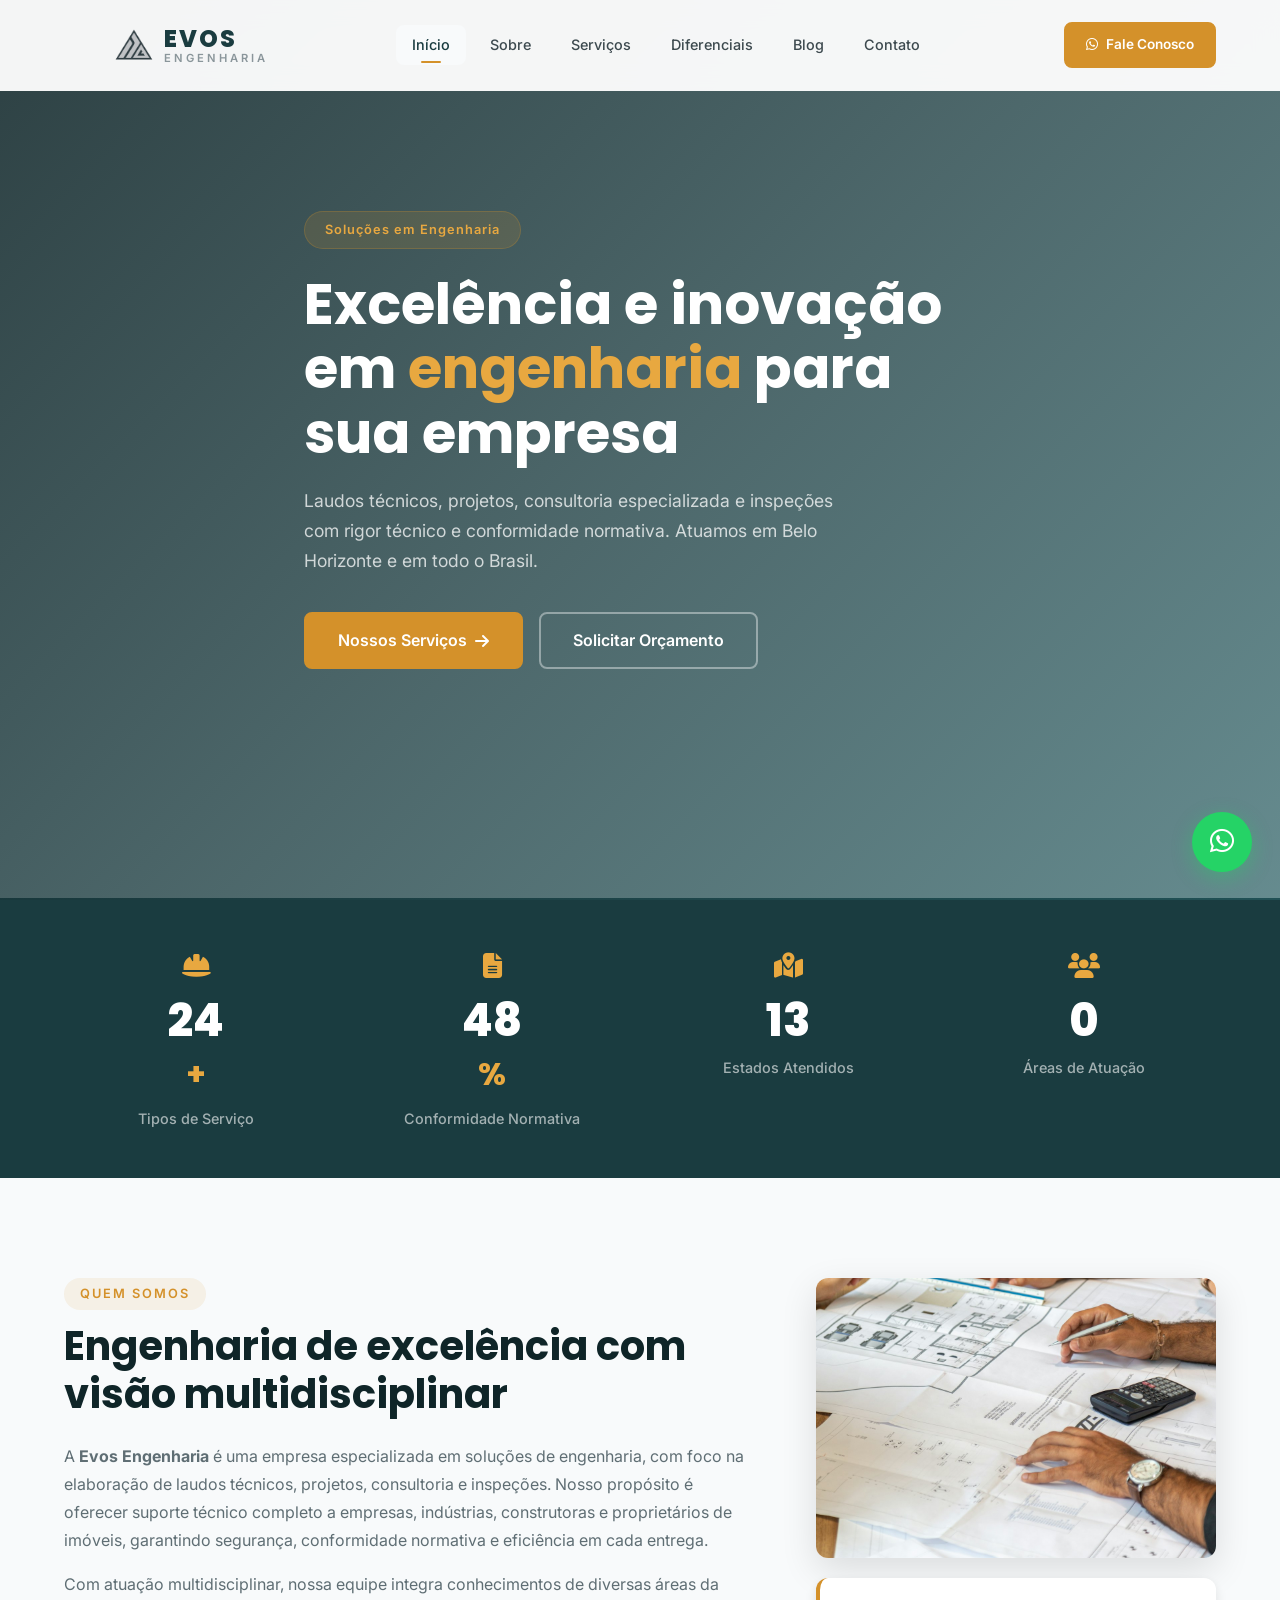
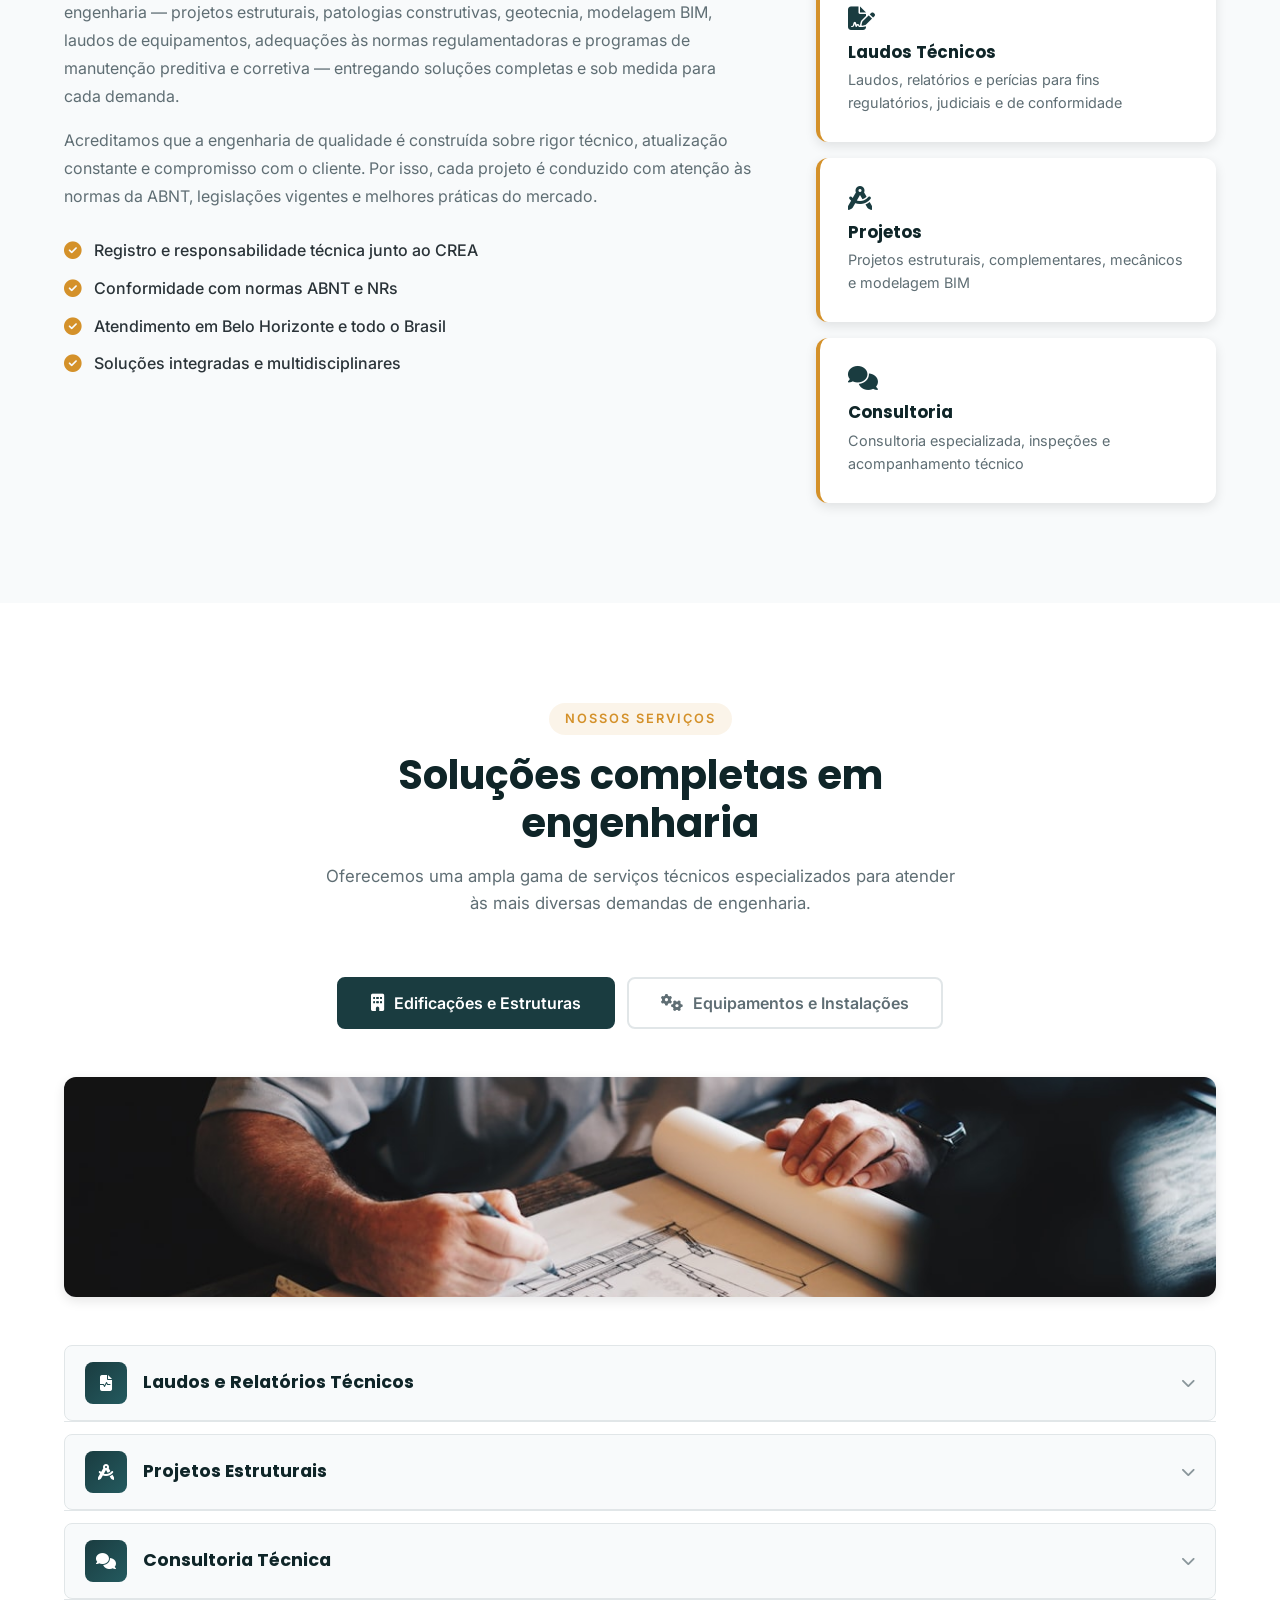
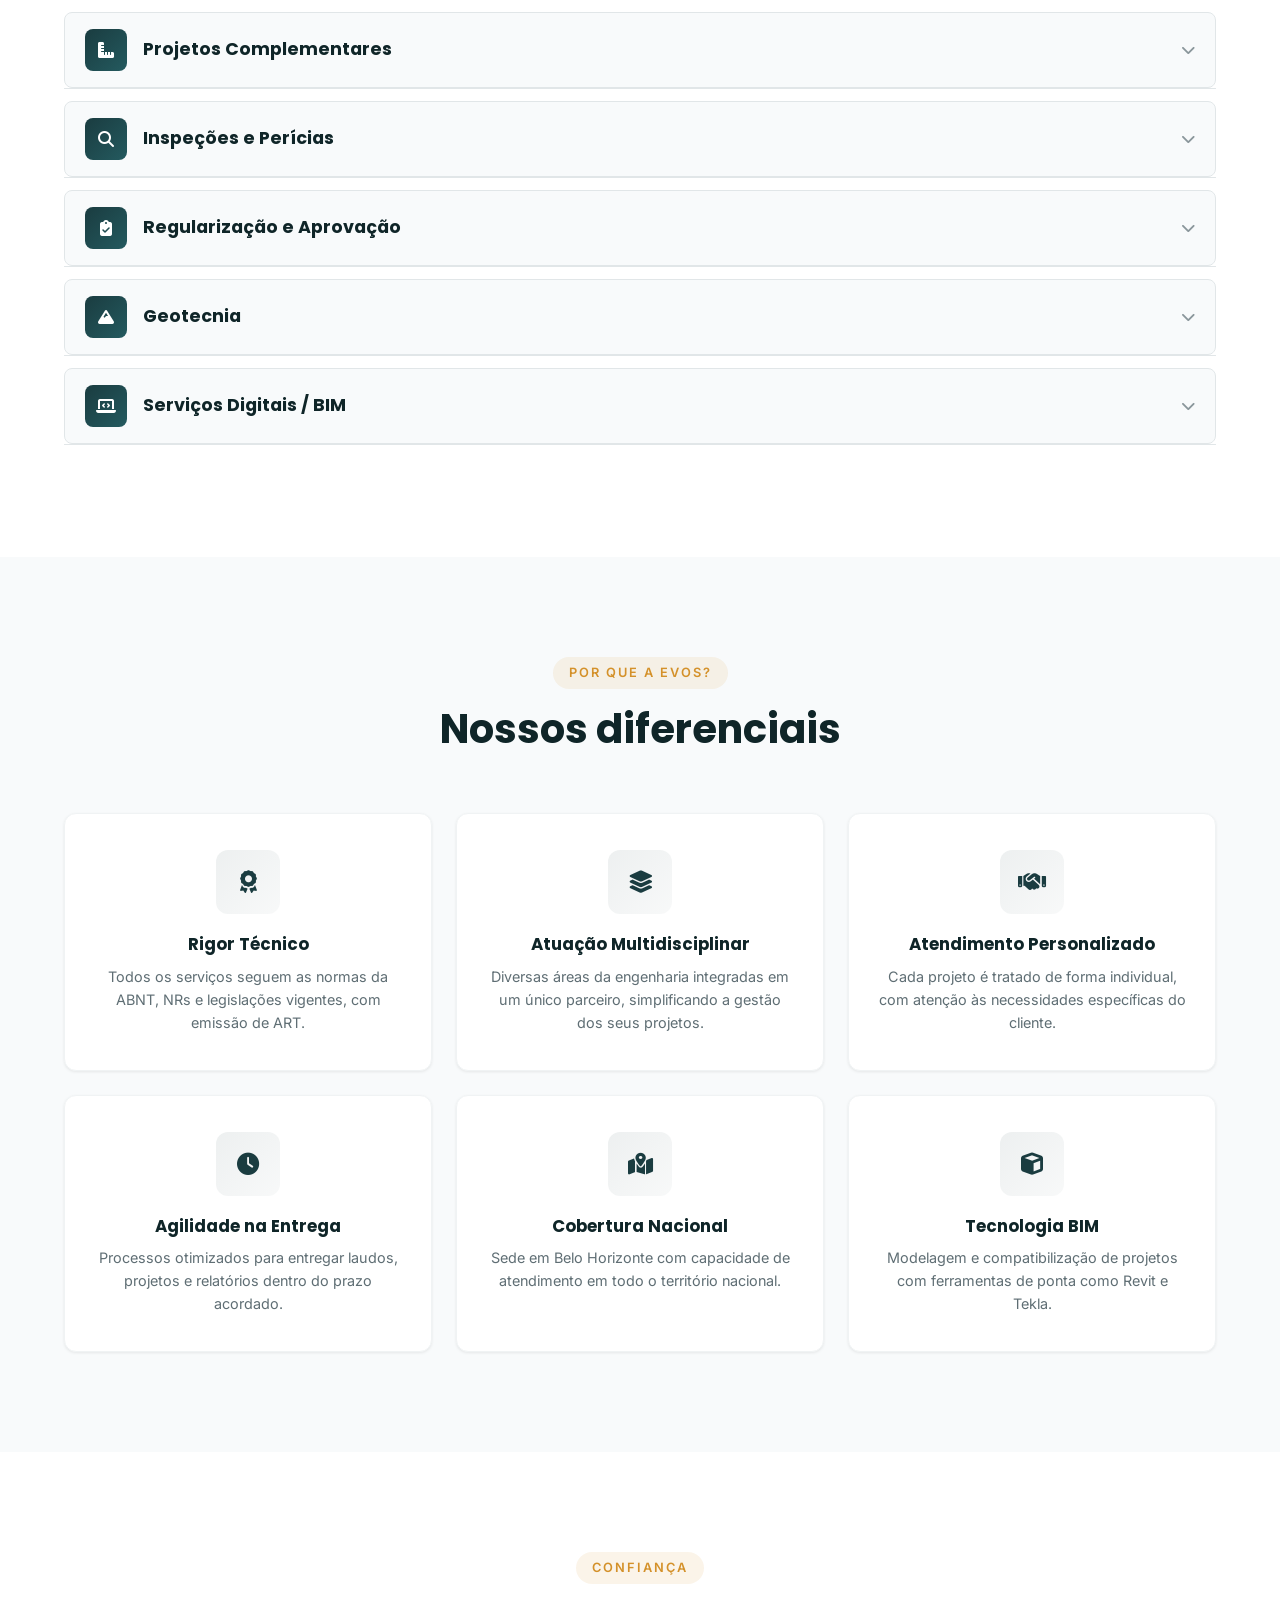
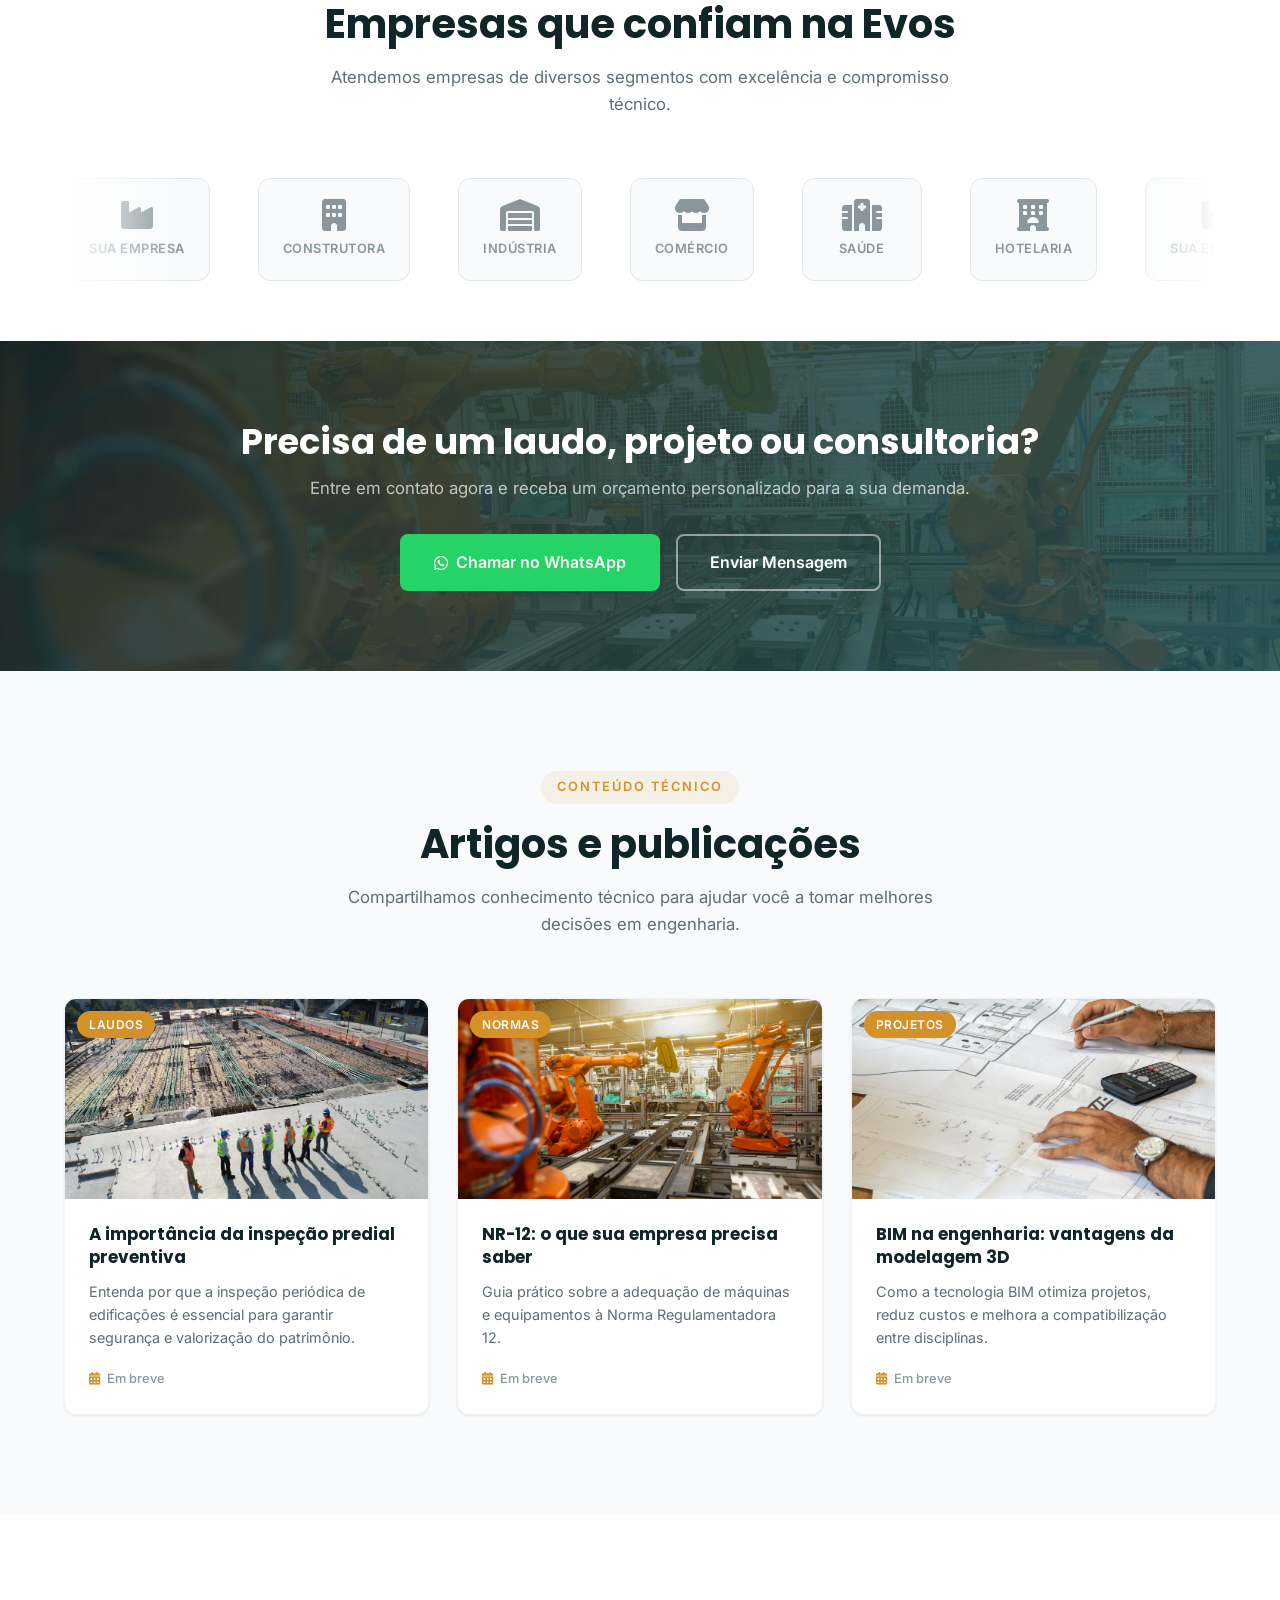
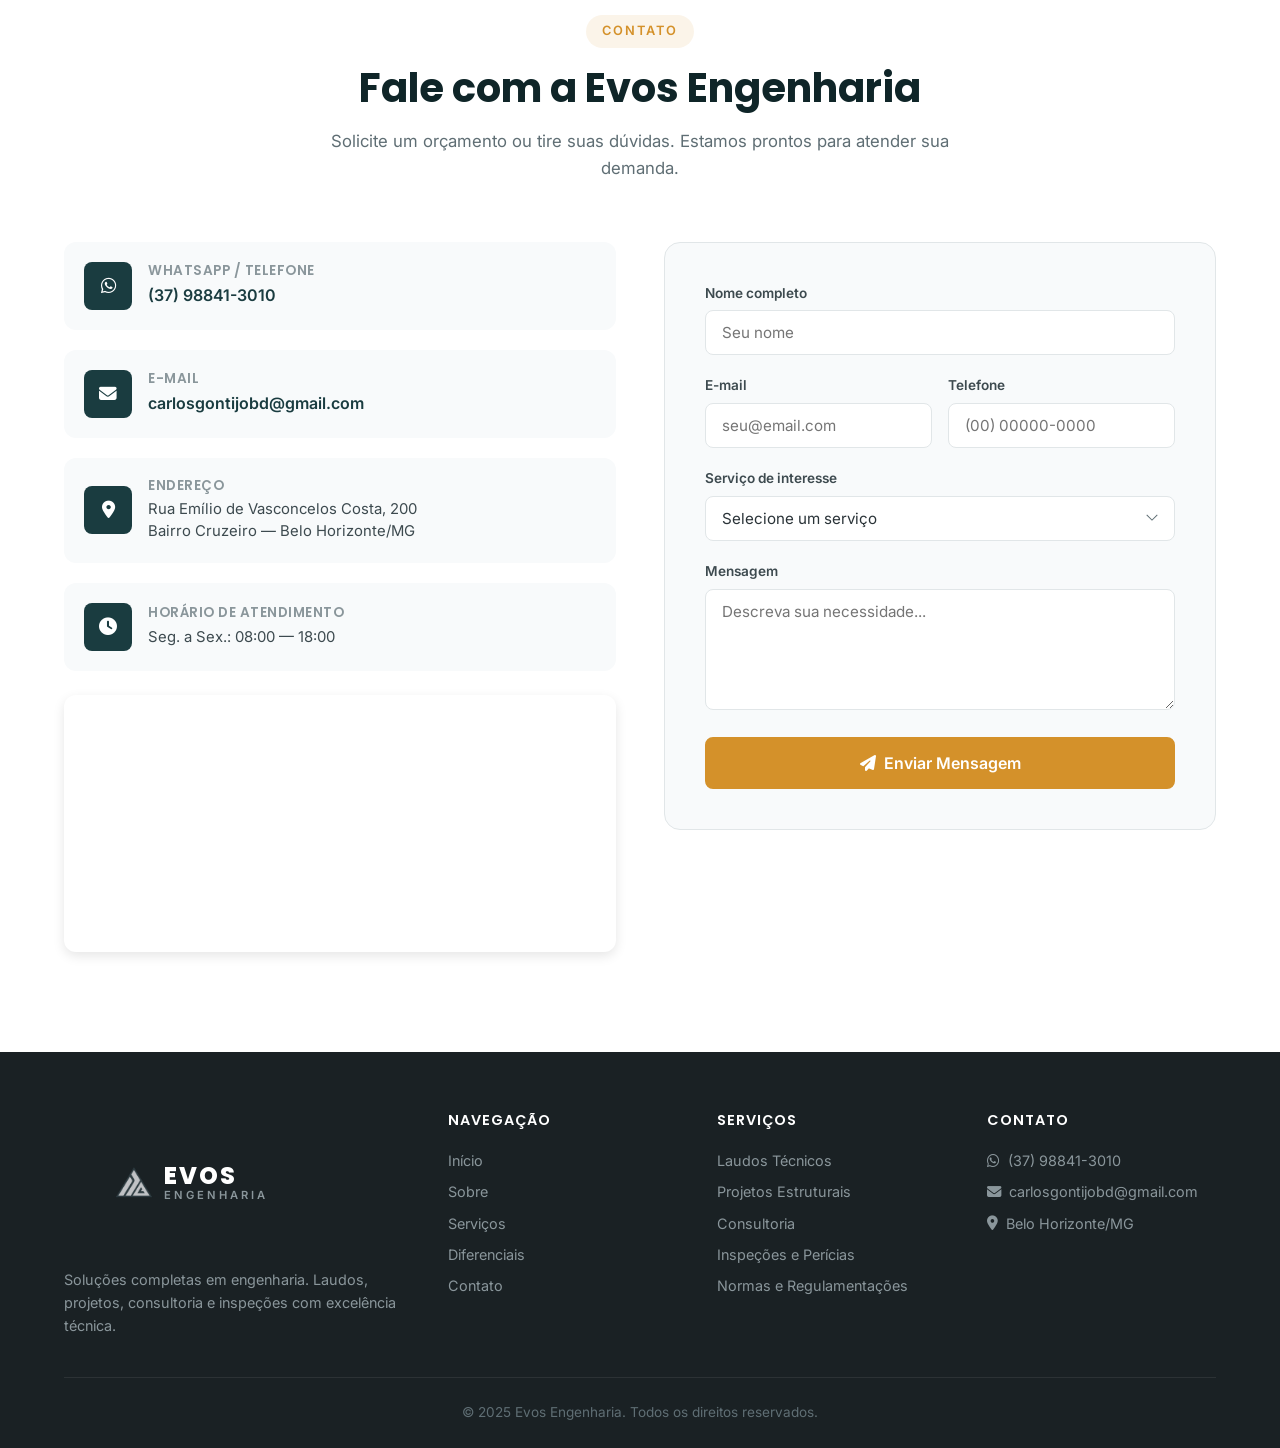
==== index.html @ 5f627b5c "Serviços em accordion - clica categoria pra expandir - Categoria-header vira botão clicável com seta" ====
<!DOCTYPE html>
<html lang="pt-BR">
<head>
    <meta charset="UTF-8">
    <meta name="viewport" content="width=device-width, initial-scale=1.0">
    <title>Evos Engenharia | Soluções em Engenharia</title>
    <meta name="description" content="Evos Engenharia - Laudos técnicos, projetos, consultoria especializada e inspeções em engenharia. Atuação em Belo Horizonte e em todo o Brasil.">
    <link rel="preconnect" href="https://fonts.googleapis.com">
    <link rel="preconnect" href="https://fonts.gstatic.com" crossorigin>
    <link href="https://fonts.googleapis.com/css2?family=Inter:wght@300;400;500;600;700;800&family=Poppins:wght@600;700;800&display=swap" rel="stylesheet">
    <link rel="stylesheet" href="https://cdnjs.cloudflare.com/ajax/libs/font-awesome/6.5.1/css/all.min.css">
    <link rel="stylesheet" href="styles.css">
</head>
<body>

    <!-- Header / Navegação -->
    <header class="header" id="header">
        <div class="container header-container">
            <a href="#home" class="logo">
                <img src="Logo Atualizada.png" alt="Evos Engenharia" class="logo-img">
                <div class="logo-text">
                    <span class="logo-name">EVOS</span>
                    <span class="logo-sub">ENGENHARIA</span>
                </div>
            </a>
            <nav class="nav" id="nav">
                <a href="#home" class="nav-link active">Início</a>
                <a href="#sobre" class="nav-link">Sobre</a>
                <a href="#servicos" class="nav-link">Serviços</a>
                <a href="#diferenciais" class="nav-link">Diferenciais</a>
                <a href="#blog" class="nav-link">Blog</a>
                <a href="#contato" class="nav-link">Contato</a>
            </nav>
            <a href="https://wa.me/5537988413010" target="_blank" class="btn btn-header">
                <i class="fab fa-whatsapp"></i> Fale Conosco
            </a>
            <button class="menu-toggle" id="menuToggle" aria-label="Abrir menu">
                <span></span>
                <span></span>
                <span></span>
            </button>
        </div>
    </header>

    <!-- Hero Section com Vídeo -->
    <section class="hero" id="home">
        <div class="hero-video-wrapper">
            <video autoplay muted playsinline class="hero-video active" src="img/hero-video-hd.mp4"></video>
            <video muted playsinline class="hero-video" src="img/video-3.mp4"></video>
            <video muted playsinline class="hero-video" src="img/video-4.mp4"></video>
            <video muted playsinline class="hero-video" src="img/video-5.mp4"></video>
            <div class="hero-video-overlay"></div>
        </div>
        <div class="container hero-content">
            <div class="hero-badge">Soluções em Engenharia</div>
            <h1 class="hero-title">
                Excelência e inovação em
                <span class="highlight">engenharia</span> para sua empresa
            </h1>
            <p class="hero-text">
                Laudos técnicos, projetos, consultoria especializada e inspeções
                com rigor técnico e conformidade normativa. Atuamos em Belo Horizonte e em todo o Brasil.
            </p>
            <div class="hero-buttons">
                <a href="#servicos" class="btn btn-primary btn-lg">
                    Nossos Serviços <i class="fas fa-arrow-right"></i>
                </a>
                <a href="#contato" class="btn btn-outline btn-lg">
                    Solicitar Orçamento
                </a>
            </div>
        </div>
    </section>

    <!-- Contadores -->
    <section class="counters">
        <div class="container">
            <div class="counters-grid">
                <div class="counter-item">
                    <div class="counter-icon"><i class="fas fa-hard-hat"></i></div>
                    <span class="counter-number" data-target="50">0</span><span class="counter-suffix">+</span>
                    <span class="counter-label">Tipos de Serviço</span>
                </div>
                <div class="counter-item">
                    <div class="counter-icon"><i class="fas fa-file-alt"></i></div>
                    <span class="counter-number" data-target="100">0</span><span class="counter-suffix">%</span>
                    <span class="counter-label">Conformidade Normativa</span>
                </div>
                <div class="counter-item">
                    <div class="counter-icon"><i class="fas fa-map-marked-alt"></i></div>
                    <span class="counter-number" data-target="27">0</span><span class="counter-suffix"></span>
                    <span class="counter-label">Estados Atendidos</span>
                </div>
                <div class="counter-item">
                    <div class="counter-icon"><i class="fas fa-users"></i></div>
                    <span class="counter-number" data-target="2">0</span><span class="counter-suffix"></span>
                    <span class="counter-label">Áreas de Atuação</span>
                </div>
            </div>
        </div>
    </section>

    <!-- Sobre -->
    <section class="section sobre" id="sobre">
        <div class="container">
            <div class="sobre-grid">
                <div class="sobre-content">
                    <span class="section-tag">Quem Somos</span>
                    <h2 class="section-title">Engenharia de excelência com visão multidisciplinar</h2>
                    <p class="sobre-text">
                        A <strong>Evos Engenharia</strong> é uma empresa especializada em soluções de engenharia,
                        com foco na elaboração de laudos técnicos, projetos, consultoria e inspeções. Nosso
                        propósito é oferecer suporte técnico completo a empresas, indústrias, construtoras e
                        proprietários de imóveis, garantindo segurança, conformidade normativa e eficiência em
                        cada entrega.
                    </p>
                    <p class="sobre-text">
                        Com atuação multidisciplinar, nossa equipe integra conhecimentos de diversas áreas da
                        engenharia — projetos estruturais, patologias construtivas, geotecnia, modelagem BIM,
                        laudos de equipamentos, adequações às normas regulamentadoras e programas de manutenção
                        preditiva e corretiva — entregando soluções completas e sob medida para cada demanda.
                    </p>
                    <p class="sobre-text">
                        Acreditamos que a engenharia de qualidade é construída sobre rigor técnico, atualização constante
                        e compromisso com o cliente. Por isso, cada projeto é conduzido com atenção às normas da ABNT,
                        legislações vigentes e melhores práticas do mercado.
                    </p>
                    <div class="sobre-features">
                        <div class="feature-item">
                            <i class="fas fa-check-circle"></i>
                            <span>Registro e responsabilidade técnica junto ao CREA</span>
                        </div>
                        <div class="feature-item">
                            <i class="fas fa-check-circle"></i>
                            <span>Conformidade com normas ABNT e NRs</span>
                        </div>
                        <div class="feature-item">
                            <i class="fas fa-check-circle"></i>
                            <span>Atendimento em Belo Horizonte e todo o Brasil</span>
                        </div>
                        <div class="feature-item">
                            <i class="fas fa-check-circle"></i>
                            <span>Soluções integradas e multidisciplinares</span>
                        </div>
                    </div>
                </div>
                <div class="sobre-visual">
                    <div class="sobre-image">
                        <img src="img/servicos.jpg" alt="Equipe analisando projetos de engenharia">
                    </div>
                    <div class="sobre-cards-row">
                        <div class="sobre-card card-1">
                            <i class="fas fa-file-signature"></i>
                            <h3>Laudos Técnicos</h3>
                            <p>Laudos, relatórios e perícias para fins regulatórios, judiciais e de conformidade</p>
                        </div>
                        <div class="sobre-card card-2">
                            <i class="fas fa-drafting-compass"></i>
                            <h3>Projetos</h3>
                            <p>Projetos estruturais, complementares, mecânicos e modelagem BIM</p>
                        </div>
                        <div class="sobre-card card-3">
                            <i class="fas fa-comments"></i>
                            <h3>Consultoria</h3>
                            <p>Consultoria especializada, inspeções e acompanhamento técnico</p>
                        </div>
                    </div>
                </div>
            </div>
        </div>
    </section>

    <!-- Serviços -->
    <section class="section servicos" id="servicos">
        <div class="container">
            <div class="section-header">
                <span class="section-tag">Nossos Serviços</span>
                <h2 class="section-title">Soluções completas em engenharia</h2>
                <p class="section-desc">Oferecemos uma ampla gama de serviços técnicos especializados para atender às mais diversas demandas de engenharia.</p>
            </div>

            <!-- Tabs de navegação -->
            <div class="servicos-tabs">
                <button class="tab-btn active" data-tab="civil">
                    <i class="fas fa-building"></i> Edificações e Estruturas
                </button>
                <button class="tab-btn" data-tab="mecanica">
                    <i class="fas fa-cogs"></i> Equipamentos e Instalações
                </button>
            </div>

            <!-- Banner visual entre tabs e conteúdo -->
            <div class="servicos-banner">
                <img src="img/about.jpg" alt="Engenheiro elaborando projeto técnico" class="servicos-banner-img">
            </div>

            <!-- Tab: Edificações e Estruturas -->
            <div class="tab-content active" id="tab-civil">

                <div class="servico-categoria">
                    <button class="categoria-header">
                        <div class="categoria-icon"><i class="fas fa-file-medical-alt"></i></div>
                        <h3>Laudos e Relatórios Técnicos</h3>
                        <i class="fas fa-chevron-down categoria-arrow"></i>
                    </button>
                    <div class="servico-grid">
                        <div class="servico-item">Laudo de vistoria estrutural</div>
                        <div class="servico-item">Laudo de avaliação de imóveis (ABNT NBR 14653)</div>
                        <div class="servico-item">Laudo de patologias construtivas (trincas, infiltrações, corrosão)</div>
                        <div class="servico-item">Laudo para fins judiciais / assistência técnica judicial</div>
                        <div class="servico-item">Laudo de conformidade de obras</div>
                        <div class="servico-item">Laudo de estabilidade de estruturas (muros, taludes, fundações)</div>
                        <div class="servico-item">Relatório de auditoria técnica de obras</div>
                    </div>
                </div>

                <div class="servico-categoria">
                    <button class="categoria-header">
                        <div class="categoria-icon"><i class="fas fa-drafting-compass"></i></div>
                        <h3>Projetos Estruturais</h3>
                        <i class="fas fa-chevron-down categoria-arrow"></i>
                    </button>
                    <div class="servico-grid">
                        <div class="servico-item">Projeto estrutural de concreto armado (residencial, comercial, industrial)</div>
                        <div class="servico-item">Projeto de estrutura metálica</div>
                        <div class="servico-item">Projeto de fundações (sapatas, estacas, radier)</div>
                        <div class="servico-item">Projeto de estruturas de madeira</div>
                        <div class="servico-item">Projeto de contenções e muros de arrimo</div>
                        <div class="servico-item">Retrofit e reforço estrutural de edificações existentes</div>
                        <div class="servico-item">Memorial de cálculo estrutural</div>
                    </div>
                </div>

                <div class="servico-categoria">
                    <button class="categoria-header">
                        <div class="categoria-icon"><i class="fas fa-comments"></i></div>
                        <h3>Consultoria Técnica</h3>
                        <i class="fas fa-chevron-down categoria-arrow"></i>
                    </button>
                    <div class="servico-grid">
                        <div class="servico-item">Consultoria em patologias e recuperação de estruturas</div>
                        <div class="servico-item">Consultoria em fundações e geotecnia</div>
                        <div class="servico-item">Consultoria em gestão de obras</div>
                        <div class="servico-item">Consultoria em conformidade normativa (ABNT, CREA)</div>
                        <div class="servico-item">Consultoria para incorporadoras e construtoras</div>
                        <div class="servico-item">Consultoria em regularização de imóveis</div>
                        <div class="servico-item">Acompanhamento técnico de obras</div>
                    </div>
                </div>

                <div class="servico-categoria">
                    <button class="categoria-header">
                        <div class="categoria-icon"><i class="fas fa-ruler-combined"></i></div>
                        <h3>Projetos Complementares</h3>
                        <i class="fas fa-chevron-down categoria-arrow"></i>
                    </button>
                    <div class="servico-grid">
                        <div class="servico-item">Projeto de drenagem pluvial</div>
                        <div class="servico-item">Projeto de fundações especiais</div>
                        <div class="servico-item">Projeto de reforço e recuperação estrutural</div>
                        <div class="servico-item">Projeto de escoramentos temporários</div>
                        <div class="servico-item">Projeto de demolição assistida</div>
                    </div>
                </div>

                <div class="servico-categoria">
                    <button class="categoria-header">
                        <div class="categoria-icon"><i class="fas fa-search"></i></div>
                        <h3>Inspeções e Perícias</h3>
                        <i class="fas fa-chevron-down categoria-arrow"></i>
                    </button>
                    <div class="servico-grid">
                        <div class="servico-item">Inspeção predial (nível I, II e III — IBAPE)</div>
                        <div class="servico-item">Perícia judicial de engenharia</div>
                        <div class="servico-item">Assistência técnica em processos judiciais</div>
                        <div class="servico-item">Vistoria de entrega de obras</div>
                        <div class="servico-item">Vistoria cautelar de vizinhança (antes de obras)</div>
                        <div class="servico-item">Inspeção de pontes e passarelas</div>
                    </div>
                </div>

                <div class="servico-categoria">
                    <button class="categoria-header">
                        <div class="categoria-icon"><i class="fas fa-clipboard-check"></i></div>
                        <h3>Regularização e Aprovação</h3>
                        <i class="fas fa-chevron-down categoria-arrow"></i>
                    </button>
                    <div class="servico-grid">
                        <div class="servico-item">Assessoria para aprovação de projetos em prefeituras</div>
                        <div class="servico-item">Regularização de obras e edificações</div>
                        <div class="servico-item">Emissão de ART (Anotação de Responsabilidade Técnica)</div>
                        <div class="servico-item">Assessoria junto ao CREA</div>
                    </div>
                </div>

                <div class="servico-categoria">
                    <button class="categoria-header">
                        <div class="categoria-icon"><i class="fas fa-mountain"></i></div>
                        <h3>Geotecnia</h3>
                        <i class="fas fa-chevron-down categoria-arrow"></i>
                    </button>
                    <div class="servico-grid">
                        <div class="servico-item">Laudo geotécnico</div>
                        <div class="servico-item">Estudo de sondagem e caracterização de solo</div>
                    </div>
                </div>

                <div class="servico-categoria">
                    <button class="categoria-header">
                        <div class="categoria-icon"><i class="fas fa-laptop-code"></i></div>
                        <h3>Serviços Digitais / BIM</h3>
                        <i class="fas fa-chevron-down categoria-arrow"></i>
                    </button>
                    <div class="servico-grid">
                        <div class="servico-item">Modelagem BIM de projetos (Revit, Tekla)</div>
                        <div class="servico-item">Compatibilização de projetos</div>
                        <div class="servico-item">Orçamentação e quantitativos de obra</div>
                        <div class="servico-item">Cronograma físico-financeiro</div>
                    </div>
                </div>

            </div>

            <!-- Tab: Engenharia Mecânica -->
            <div class="tab-content" id="tab-mecanica">

                <div class="servico-categoria">
                    <button class="categoria-header">
                        <div class="categoria-icon"><i class="fas fa-file-signature"></i></div>
                        <h3>Laudos Técnicos de Equipamentos</h3>
                        <i class="fas fa-chevron-down categoria-arrow"></i>
                    </button>
                    <div class="servico-grid">
                        <div class="servico-item">Laudo de Elevador Automotivo</div>
                        <div class="servico-item">Laudo de Munck</div>
                        <div class="servico-item">Laudo de Contêiner de Habitação — Inflamabilidade</div>
                        <div class="servico-item">Laudo de Extintores (ABNT NBR 12962, NBR 12693 e IT-21)</div>
                        <div class="servico-item">Laudo de Grupos Geradores (NBR ISO 8528)</div>
                        <div class="servico-item">Laudo de Cintas de Elevação de Carga (NBR 15637-3)</div>
                        <div class="servico-item">Laudo de Cabo de Aço — Lingas de Cabo de Aço e Correntes</div>
                        <div class="servico-item">Laudo de Pallets</div>
                        <div class="servico-item">Laudo de Carreta Silo</div>
                        <div class="servico-item">Laudo de Caminhão de Sucção — NR12</div>
                    </div>
                </div>

                <div class="servico-categoria">
                    <button class="categoria-header">
                        <div class="categoria-icon"><i class="fas fa-shield-alt"></i></div>
                        <h3>Normas Regulamentadoras (NRs)</h3>
                        <i class="fas fa-chevron-down categoria-arrow"></i>
                    </button>
                    <div class="servico-grid">
                        <div class="servico-item">NR-10 — Segurança em Instalações e Serviços em Eletricidade</div>
                        <div class="servico-item">NR-11 — Transporte, Movimentação, Armazenagem e Manuseio de Materiais</div>
                        <div class="servico-item">NR-12 — Categorização de Risco de Máquinas e Equipamentos</div>
                        <div class="servico-item">NR-13 — Caldeiras e Vasos de Pressão</div>
                        <div class="servico-item">Segurança de Máquinas — NBR 13850</div>
                    </div>
                </div>

                <div class="servico-categoria">
                    <button class="categoria-header">
                        <div class="categoria-icon"><i class="fas fa-wind"></i></div>
                        <h3>Climatização e Ventilação</h3>
                        <i class="fas fa-chevron-down categoria-arrow"></i>
                    </button>
                    <div class="servico-grid">
                        <div class="servico-item">Laudo de Ar Condicionado (Portaria 3.523/GM — Ministério da Saúde)</div>
                        <div class="servico-item">Laudo PMOC — Plano de Manutenção, Operação e Controle de Ar Condicionado</div>
                        <div class="servico-item">Laudo de Ventilação de Cozinhas</div>
                        <div class="servico-item">Limpeza de Coifas e Dutos</div>
                    </div>
                </div>

                <div class="servico-categoria">
                    <button class="categoria-header">
                        <div class="categoria-icon"><i class="fas fa-microscope"></i></div>
                        <h3>Inspeções e Ensaios</h3>
                        <i class="fas fa-chevron-down categoria-arrow"></i>
                    </button>
                    <div class="servico-grid">
                        <div class="servico-item">Inspeção em Talhas</div>
                        <div class="servico-item">Inspeção de Tanque de Fibra</div>
                        <div class="servico-item">Ensaio de Ultrassom</div>
                        <div class="servico-item">Avaliação de Bens, Máquinas e Equipamentos (NBR 14653-4)</div>
                    </div>
                </div>

                <div class="servico-categoria">
                    <button class="categoria-header">
                        <div class="categoria-icon"><i class="fas fa-tools"></i></div>
                        <h3>Projetos e Manutenção</h3>
                        <i class="fas fa-chevron-down categoria-arrow"></i>
                    </button>
                    <div class="servico-grid">
                        <div class="servico-item">Projetos Mecânicos</div>
                        <div class="servico-item">Programa de Manutenção Preditiva e Corretiva</div>
                        <div class="servico-item">Responsabilidade Técnica de Empresas e Indústrias</div>
                    </div>
                </div>

            </div>
        </div>
    </section>

    <!-- Diferenciais -->
    <section class="section diferenciais" id="diferenciais">
        <div class="container">
            <div class="section-header">
                <span class="section-tag">Por que a Evos?</span>
                <h2 class="section-title">Nossos diferenciais</h2>
            </div>
            <div class="diferenciais-grid">
                <div class="diferencial-card">
                    <div class="diferencial-icon"><i class="fas fa-award"></i></div>
                    <h3>Rigor Técnico</h3>
                    <p>Todos os serviços seguem as normas da ABNT, NRs e legislações vigentes, com emissão de ART.</p>
                </div>
                <div class="diferencial-card">
                    <div class="diferencial-icon"><i class="fas fa-layer-group"></i></div>
                    <h3>Atuação Multidisciplinar</h3>
                    <p>Diversas áreas da engenharia integradas em um único parceiro, simplificando a gestão dos seus projetos.</p>
                </div>
                <div class="diferencial-card">
                    <div class="diferencial-icon"><i class="fas fa-handshake"></i></div>
                    <h3>Atendimento Personalizado</h3>
                    <p>Cada projeto é tratado de forma individual, com atenção às necessidades específicas do cliente.</p>
                </div>
                <div class="diferencial-card">
                    <div class="diferencial-icon"><i class="fas fa-clock"></i></div>
                    <h3>Agilidade na Entrega</h3>
                    <p>Processos otimizados para entregar laudos, projetos e relatórios dentro do prazo acordado.</p>
                </div>
                <div class="diferencial-card">
                    <div class="diferencial-icon"><i class="fas fa-map-marked-alt"></i></div>
                    <h3>Cobertura Nacional</h3>
                    <p>Sede em Belo Horizonte com capacidade de atendimento em todo o território nacional.</p>
                </div>
                <div class="diferencial-card">
                    <div class="diferencial-icon"><i class="fas fa-cube"></i></div>
                    <h3>Tecnologia BIM</h3>
                    <p>Modelagem e compatibilização de projetos com ferramentas de ponta como Revit e Tekla.</p>
                </div>
            </div>
        </div>
    </section>

    <!-- Clientes -->
    <section class="section clientes" id="clientes">
        <div class="container">
            <div class="section-header">
                <span class="section-tag">Confiança</span>
                <h2 class="section-title">Empresas que confiam na Evos</h2>
                <p class="section-desc">Atendemos empresas de diversos segmentos com excelência e compromisso técnico.</p>
            </div>
            <div class="clientes-track">
                <div class="clientes-slide">
                    <div class="cliente-logo"><i class="fas fa-industry"></i><span>Sua Empresa</span></div>
                    <div class="cliente-logo"><i class="fas fa-building"></i><span>Construtora</span></div>
                    <div class="cliente-logo"><i class="fas fa-warehouse"></i><span>Indústria</span></div>
                    <div class="cliente-logo"><i class="fas fa-store"></i><span>Comércio</span></div>
                    <div class="cliente-logo"><i class="fas fa-hospital"></i><span>Saúde</span></div>
                    <div class="cliente-logo"><i class="fas fa-hotel"></i><span>Hotelaria</span></div>
                    <!-- Duplicado para efeito contínuo -->
                    <div class="cliente-logo"><i class="fas fa-industry"></i><span>Sua Empresa</span></div>
                    <div class="cliente-logo"><i class="fas fa-building"></i><span>Construtora</span></div>
                    <div class="cliente-logo"><i class="fas fa-warehouse"></i><span>Indústria</span></div>
                    <div class="cliente-logo"><i class="fas fa-store"></i><span>Comércio</span></div>
                    <div class="cliente-logo"><i class="fas fa-hospital"></i><span>Saúde</span></div>
                    <div class="cliente-logo"><i class="fas fa-hotel"></i><span>Hotelaria</span></div>
                </div>
            </div>
        </div>
    </section>

    <!-- CTA -->
    <section class="cta-section">
        <div class="container">
            <div class="cta-content">
                <h2>Precisa de um laudo, projeto ou consultoria?</h2>
                <p>Entre em contato agora e receba um orçamento personalizado para a sua demanda.</p>
                <div class="cta-buttons">
                    <a href="https://wa.me/5537988413010" target="_blank" class="btn btn-whatsapp btn-lg">
                        <i class="fab fa-whatsapp"></i> Chamar no WhatsApp
                    </a>
                    <a href="#contato" class="btn btn-outline-light btn-lg">
                        Enviar Mensagem
                    </a>
                </div>
            </div>
        </div>
    </section>

    <!-- Blog / Conteúdo Técnico -->
    <section class="section blog" id="blog">
        <div class="container">
            <div class="section-header">
                <span class="section-tag">Conteúdo Técnico</span>
                <h2 class="section-title">Artigos e publicações</h2>
                <p class="section-desc">Compartilhamos conhecimento técnico para ajudar você a tomar melhores decisões em engenharia.</p>
            </div>
            <div class="blog-grid">
                <article class="blog-card">
                    <div class="blog-img">
                        <img src="img/hero-bg.jpg" alt="Inspeção predial">
                        <span class="blog-tag">Laudos</span>
                    </div>
                    <div class="blog-body">
                        <h3>A importância da inspeção predial preventiva</h3>
                        <p>Entenda por que a inspeção periódica de edificações é essencial para garantir segurança e valorização do patrimônio.</p>
                        <span class="blog-date"><i class="fas fa-calendar-alt"></i> Em breve</span>
                    </div>
                </article>
                <article class="blog-card">
                    <div class="blog-img">
                        <img src="img/cta-bg.jpg" alt="NR-12 Segurança">
                        <span class="blog-tag">Normas</span>
                    </div>
                    <div class="blog-body">
                        <h3>NR-12: o que sua empresa precisa saber</h3>
                        <p>Guia prático sobre a adequação de máquinas e equipamentos à Norma Regulamentadora 12.</p>
                        <span class="blog-date"><i class="fas fa-calendar-alt"></i> Em breve</span>
                    </div>
                </article>
                <article class="blog-card">
                    <div class="blog-img">
                        <img src="img/servicos.jpg" alt="BIM Projetos">
                        <span class="blog-tag">Projetos</span>
                    </div>
                    <div class="blog-body">
                        <h3>BIM na engenharia: vantagens da modelagem 3D</h3>
                        <p>Como a tecnologia BIM otimiza projetos, reduz custos e melhora a compatibilização entre disciplinas.</p>
                        <span class="blog-date"><i class="fas fa-calendar-alt"></i> Em breve</span>
                    </div>
                </article>
            </div>
        </div>
    </section>

    <!-- Contato -->
    <section class="section contato" id="contato">
        <div class="container">
            <div class="section-header">
                <span class="section-tag">Contato</span>
                <h2 class="section-title">Fale com a Evos Engenharia</h2>
                <p class="section-desc">Solicite um orçamento ou tire suas dúvidas. Estamos prontos para atender sua demanda.</p>
            </div>
            <div class="contato-grid">
                <div class="contato-info">
                    <div class="info-card">
                        <div class="info-icon"><i class="fab fa-whatsapp"></i></div>
                        <div>
                            <h4>WhatsApp / Telefone</h4>
                            <a href="https://wa.me/5537988413010">(37) 98841-3010</a>
                        </div>
                    </div>
                    <div class="info-card">
                        <div class="info-icon"><i class="fas fa-envelope"></i></div>
                        <div>
                            <h4>E-mail</h4>
                            <a href="mailto:carlosgontijobd@gmail.com">carlosgontijobd@gmail.com</a>
                        </div>
                    </div>
                    <div class="info-card">
                        <div class="info-icon"><i class="fas fa-map-marker-alt"></i></div>
                        <div>
                            <h4>Endereço</h4>
                            <p>Rua Emílio de Vasconcelos Costa, 200<br>Bairro Cruzeiro — Belo Horizonte/MG</p>
                        </div>
                    </div>
                    <div class="info-card">
                        <div class="info-icon"><i class="fas fa-clock"></i></div>
                        <div>
                            <h4>Horário de Atendimento</h4>
                            <p>Seg. a Sex.: 08:00 — 18:00</p>
                        </div>
                    </div>

                    <div class="contato-map">
                        <iframe
                            src="https://www.google.com/maps/embed?pb=!1m18!1m12!1m3!1d3751.0!2d-43.94!3d-19.94!2m3!1f0!2f0!3f0!3m2!1i1024!2i768!4f13.1!3m3!1m2!1s0x0%3A0x0!2zMTnCsDU2JzI0LjAiUyA0M8KwNTYnMjQuMCJX!5e0!3m2!1spt-BR!2sbr!4v1700000000000!5m2!1spt-BR!2sbr"
                            width="100%"
                            height="250"
                            style="border:0; border-radius: 12px;"
                            allowfullscreen=""
                            loading="lazy"
                            referrerpolicy="no-referrer-when-downgrade"
                            title="Localização Evos Engenharia">
                        </iframe>
                    </div>
                </div>

                <form class="contato-form" id="contactForm">
                    <div class="form-group">
                        <label for="nome">Nome completo</label>
                        <input type="text" id="nome" name="nome" placeholder="Seu nome" required>
                    </div>
                    <div class="form-row">
                        <div class="form-group">
                            <label for="email">E-mail</label>
                            <input type="email" id="email" name="email" placeholder="seu@email.com" required>
                        </div>
                        <div class="form-group">
                            <label for="telefone">Telefone</label>
                            <input type="tel" id="telefone" name="telefone" placeholder="(00) 00000-0000">
                        </div>
                    </div>
                    <div class="form-group">
                        <label for="servico">Serviço de interesse</label>
                        <select id="servico" name="servico">
                            <option value="">Selecione um serviço</option>
                            <optgroup label="Edificações e Estruturas">
                                <option value="laudos-civil">Laudos e Relatórios Técnicos</option>
                                <option value="projetos-estruturais">Projetos Estruturais</option>
                                <option value="consultoria-civil">Consultoria Técnica</option>
                                <option value="projetos-complementares">Projetos Complementares</option>
                                <option value="inspecoes-pericias">Inspeções e Perícias</option>
                                <option value="regularizacao">Regularização e Aprovação</option>
                                <option value="geotecnia">Geotecnia</option>
                                <option value="bim">Serviços Digitais / BIM</option>
                            </optgroup>
                            <optgroup label="Equipamentos e Instalações">
                                <option value="laudos-equipamentos">Laudos de Equipamentos</option>
                                <option value="nrs">Normas Regulamentadoras (NRs)</option>
                                <option value="climatizacao">Climatização e Ventilação</option>
                                <option value="inspecoes-ensaios">Inspeções e Ensaios</option>
                                <option value="projetos-mecanicos">Projetos e Manutenção</option>
                            </optgroup>
                            <option value="outro">Outro</option>
                        </select>
                    </div>
                    <div class="form-group">
                        <label for="mensagem">Mensagem</label>
                        <textarea id="mensagem" name="mensagem" rows="5" placeholder="Descreva sua necessidade..." required></textarea>
                    </div>
                    <button type="submit" class="btn btn-primary btn-lg btn-full">
                        <i class="fas fa-paper-plane"></i> Enviar Mensagem
                    </button>
                </form>
            </div>
        </div>
    </section>

    <!-- Footer -->
    <footer class="footer">
        <div class="container">
            <div class="footer-grid">
                <div class="footer-brand">
                    <div class="logo">
                        <img src="Logo Atualizada.png" alt="Evos Engenharia" class="logo-img">
                        <div class="logo-text">
                            <span class="logo-name">EVOS</span>
                            <span class="logo-sub">ENGENHARIA</span>
                        </div>
                    </div>
                    <p>Soluções completas em engenharia. Laudos, projetos, consultoria e inspeções com excelência técnica.</p>
                </div>
                <div class="footer-links">
                    <h4>Navegação</h4>
                    <a href="#home">Início</a>
                    <a href="#sobre">Sobre</a>
                    <a href="#servicos">Serviços</a>
                    <a href="#diferenciais">Diferenciais</a>
                    <a href="#contato">Contato</a>
                </div>
                <div class="footer-links">
                    <h4>Serviços</h4>
                    <a href="#servicos">Laudos Técnicos</a>
                    <a href="#servicos">Projetos Estruturais</a>
                    <a href="#servicos">Consultoria</a>
                    <a href="#servicos">Inspeções e Perícias</a>
                    <a href="#servicos">Normas e Regulamentações</a>
                </div>
                <div class="footer-links">
                    <h4>Contato</h4>
                    <a href="https://wa.me/5537988413010"><i class="fab fa-whatsapp"></i> (37) 98841-3010</a>
                    <a href="mailto:carlosgontijobd@gmail.com"><i class="fas fa-envelope"></i> carlosgontijobd@gmail.com</a>
                    <a href="#contato"><i class="fas fa-map-marker-alt"></i> Belo Horizonte/MG</a>
                </div>
            </div>
            <div class="footer-bottom">
                <p>&copy; 2025 Evos Engenharia. Todos os direitos reservados.</p>
            </div>
        </div>
    </footer>

    <!-- Botão WhatsApp flutuante -->
    <a href="https://wa.me/5537988413010" target="_blank" class="whatsapp-float" aria-label="Fale conosco pelo WhatsApp">
        <i class="fab fa-whatsapp"></i>
    </a>

    <!-- Botão voltar ao topo -->
    <button class="back-to-top" id="backToTop" aria-label="Voltar ao topo">
        <i class="fas fa-chevron-up"></i>
    </button>

    <script src="script.js"></script>
</body>
</html>
---- styles.css ----
/* ==========================================
   EVOS ENGENHARIA — CSS
   ========================================== */

/* === Variables === */
:root {
    --primary: #1a3c40;
    --primary-light: #245a5f;
    --primary-dark: #0f2528;
    --accent: #d4912a;
    --accent-light: #e8a840;
    --accent-dark: #b87a1f;
    --white: #ffffff;
    --gray-50: #f8fafb;
    --gray-100: #f0f3f4;
    --gray-200: #e1e6e8;
    --gray-300: #c5cdd0;
    --gray-400: #8a969b;
    --gray-500: #5f6e74;
    --gray-600: #3d4a4f;
    --gray-700: #2a3338;
    --gray-800: #1a2124;
    --shadow-sm: 0 1px 3px rgba(0,0,0,0.08);
    --shadow-md: 0 4px 12px rgba(0,0,0,0.1);
    --shadow-lg: 0 12px 36px rgba(0,0,0,0.12);
    --shadow-xl: 0 24px 60px rgba(0,0,0,0.15);
    --radius-sm: 8px;
    --radius-md: 12px;
    --radius-lg: 16px;
    --radius-xl: 24px;
    --transition: 0.3s cubic-bezier(0.4, 0, 0.2, 1);
}

/* === Reset & Base === */
*,
*::before,
*::after {
    margin: 0;
    padding: 0;
    box-sizing: border-box;
}

html {
    scroll-behavior: smooth;
    scroll-padding-top: 80px;
}

body {
    font-family: 'Inter', -apple-system, BlinkMacSystemFont, sans-serif;
    color: var(--gray-700);
    background: var(--white);
    line-height: 1.6;
    -webkit-font-smoothing: antialiased;
}

h1, h2, h3, h4 {
    font-family: 'Poppins', 'Inter', sans-serif;
    font-weight: 700;
    line-height: 1.2;
    color: var(--primary-dark);
}

a {
    text-decoration: none;
    color: inherit;
    transition: var(--transition);
}

img {
    max-width: 100%;
    display: block;
}

.container {
    max-width: 1200px;
    margin: 0 auto;
    padding: 0 24px;
}

.section {
    padding: 100px 0;
}

/* === Section Headers === */
.section-header {
    text-align: center;
    max-width: 640px;
    margin: 0 auto 60px;
}

.section-tag {
    display: inline-block;
    font-size: 0.8rem;
    font-weight: 600;
    text-transform: uppercase;
    letter-spacing: 2px;
    color: var(--accent);
    background: rgba(212, 145, 42, 0.1);
    padding: 6px 16px;
    border-radius: 50px;
    margin-bottom: 16px;
}

.section-title {
    font-size: clamp(1.8rem, 4vw, 2.5rem);
    margin-bottom: 16px;
}

.section-desc {
    font-size: 1.05rem;
    color: var(--gray-500);
}

/* === Buttons === */
.btn {
    display: inline-flex;
    align-items: center;
    gap: 8px;
    font-family: 'Inter', sans-serif;
    font-weight: 600;
    font-size: 0.95rem;
    padding: 12px 28px;
    border-radius: var(--radius-sm);
    border: 2px solid transparent;
    cursor: pointer;
    transition: var(--transition);
    white-space: nowrap;
}

.btn-lg {
    padding: 14px 32px;
    font-size: 1rem;
}

.btn-full {
    width: 100%;
    justify-content: center;
}

.btn-primary {
    background: var(--accent);
    color: var(--white);
    border-color: var(--accent);
}

.btn-primary:hover {
    background: var(--accent-dark);
    border-color: var(--accent-dark);
    transform: translateY(-2px);
    box-shadow: 0 8px 24px rgba(212, 145, 42, 0.3);
}

.btn-outline {
    background: transparent;
    color: var(--white);
    border-color: rgba(255,255,255,0.4);
}

.btn-outline:hover {
    background: var(--white);
    color: var(--primary);
    border-color: var(--white);
}

.btn-outline-light {
    background: transparent;
    color: var(--white);
    border-color: rgba(255,255,255,0.5);
}

.btn-outline-light:hover {
    background: var(--white);
    color: var(--primary);
    border-color: var(--white);
}

.btn-whatsapp {
    background: #25D366;
    color: var(--white);
    border-color: #25D366;
}

.btn-whatsapp:hover {
    background: #1fba59;
    border-color: #1fba59;
    transform: translateY(-2px);
    box-shadow: 0 8px 24px rgba(37, 211, 102, 0.3);
}

.btn-header {
    background: var(--accent);
    color: var(--white);
    border-color: var(--accent);
    padding: 10px 20px;
    font-size: 0.85rem;
}

.btn-header:hover {
    background: var(--accent-dark);
    border-color: var(--accent-dark);
}

/* === Header === */
.header {
    position: fixed;
    top: 0;
    left: 0;
    right: 0;
    z-index: 1000;
    background: rgba(255,255,255,0.95);
    backdrop-filter: blur(12px);
    border-bottom: 1px solid transparent;
    transition: var(--transition);
}

.header.scrolled {
    border-bottom-color: var(--gray-200);
    box-shadow: var(--shadow-sm);
}

.header-container {
    display: flex;
    align-items: center;
    justify-content: space-between;
    height: 90px;
}

.logo {
    display: flex;
    align-items: center;
    gap: 0;
}

.logo .logo-img {
    width: 140px;
    height: 140px;
    margin-right: -40px;
}

.logo-img {
    width: 120px;
    height: 120px;
    object-fit: contain;
}

.logo-text {
    display: flex;
    flex-direction: column;
    line-height: 1.1;
}

.logo-name {
    font-family: 'Poppins', sans-serif;
    font-weight: 800;
    font-size: 1.5rem;
    color: var(--primary);
    letter-spacing: 2px;
}

.logo-sub {
    font-size: 0.7rem;
    font-weight: 600;
    color: var(--gray-400);
    letter-spacing: 3px;
    text-transform: uppercase;
}

.nav {
    display: flex;
    gap: 8px;
}

.nav-link {
    font-size: 0.9rem;
    font-weight: 500;
    color: var(--gray-600);
    padding: 8px 16px;
    border-radius: var(--radius-sm);
    position: relative;
}

.nav-link:hover,
.nav-link.active {
    color: var(--primary);
    background: var(--gray-50);
}

.nav-link.active::after {
    content: '';
    position: absolute;
    bottom: 2px;
    left: 50%;
    transform: translateX(-50%);
    width: 20px;
    height: 2px;
    background: var(--accent);
    border-radius: 2px;
}

.menu-toggle {
    display: none;
    flex-direction: column;
    gap: 5px;
    background: none;
    border: none;
    cursor: pointer;
    padding: 8px;
}

.menu-toggle span {
    display: block;
    width: 24px;
    height: 2px;
    background: var(--primary);
    border-radius: 2px;
    transition: var(--transition);
}

.menu-toggle.active span:nth-child(1) {
    transform: rotate(45deg) translate(5px, 5px);
}

.menu-toggle.active span:nth-child(2) {
    opacity: 0;
}

.menu-toggle.active span:nth-child(3) {
    transform: rotate(-45deg) translate(5px, -5px);
}

/* === Hero === */
.hero {
    position: relative;
    min-height: 100vh;
    display: flex;
    align-items: center;
    overflow: hidden;
    padding: 120px 0 80px;
}

.hero-video-wrapper {
    position: absolute;
    inset: 0;
    z-index: 0;
}

.hero-video {
    position: absolute;
    inset: 0;
    width: 100%;
    height: 100%;
    object-fit: cover;
    opacity: 0;
    transition: opacity 1.2s ease;
}

.hero-video.active {
    opacity: 1;
}

.hero-video-overlay {
    position: absolute;
    inset: 0;
    background: linear-gradient(135deg, rgba(15, 37, 40, 0.88) 0%, rgba(26, 60, 64, 0.78) 50%, rgba(36, 90, 95, 0.7) 100%);
}

.hero-content {
    position: relative;
    z-index: 2;
    max-width: 720px;
}

.hero-badge {
    display: inline-block;
    font-size: 0.8rem;
    font-weight: 600;
    letter-spacing: 1px;
    color: var(--accent-light);
    background: rgba(212, 145, 42, 0.15);
    padding: 8px 20px;
    border-radius: 50px;
    margin-bottom: 24px;
    border: 1px solid rgba(212, 145, 42, 0.25);
}

.hero-title {
    font-size: clamp(2.2rem, 5.5vw, 3.5rem);
    color: var(--white);
    margin-bottom: 20px;
    line-height: 1.15;
}

.highlight {
    color: var(--accent-light);
}

.hero-text {
    font-size: 1.1rem;
    color: rgba(255,255,255,0.75);
    margin-bottom: 36px;
    max-width: 560px;
    line-height: 1.7;
}

.hero-buttons {
    display: flex;
    gap: 16px;
    flex-wrap: wrap;
    margin-bottom: 60px;
}

/* === Contadores === */
.counters {
    background: var(--primary);
    padding: 48px 0;
    margin-top: -2px;
}

.counters-grid {
    display: grid;
    grid-template-columns: repeat(4, 1fr);
    gap: 32px;
    text-align: center;
}

.counter-item {
    display: flex;
    flex-direction: column;
    align-items: center;
    gap: 4px;
}

.counter-icon {
    font-size: 1.6rem;
    color: var(--accent-light);
    margin-bottom: 8px;
}

.counter-number {
    font-family: 'Poppins', sans-serif;
    font-size: 2.8rem;
    font-weight: 800;
    color: var(--white);
    display: inline;
    line-height: 1;
}

.counter-suffix {
    font-family: 'Poppins', sans-serif;
    font-size: 2rem;
    font-weight: 700;
    color: var(--accent-light);
}

.counter-label {
    font-size: 0.9rem;
    color: rgba(255,255,255,0.6);
    font-weight: 500;
    margin-top: 4px;
}

/* === Sobre === */
.sobre {
    background: var(--gray-50);
}

.sobre-grid {
    display: grid;
    grid-template-columns: 1fr 400px;
    gap: 60px;
    align-items: start;
}

.sobre-content .section-tag {
    margin-bottom: 12px;
}

.sobre-content .section-title {
    margin-bottom: 24px;
}

.sobre-text {
    color: var(--gray-500);
    margin-bottom: 16px;
    line-height: 1.75;
}

.sobre-features {
    margin-top: 28px;
    display: flex;
    flex-direction: column;
    gap: 12px;
}

.feature-item {
    display: flex;
    align-items: center;
    gap: 12px;
    font-weight: 500;
    color: var(--gray-700);
}

.feature-item i {
    color: var(--accent);
    font-size: 1.1rem;
}

.sobre-visual {
    display: flex;
    flex-direction: column;
    gap: 20px;
    position: sticky;
    top: 100px;
}

.sobre-image {
    border-radius: var(--radius-md);
    overflow: hidden;
    box-shadow: var(--shadow-lg);
}

.sobre-image img {
    width: 100%;
    height: 280px;
    object-fit: cover;
    display: block;
    transition: transform 0.5s ease;
}

.sobre-image:hover img {
    transform: scale(1.03);
}

.sobre-cards-row {
    display: flex;
    flex-direction: column;
    gap: 16px;
}

.sobre-card {
    background: var(--white);
    padding: 28px;
    border-radius: var(--radius-md);
    box-shadow: var(--shadow-md);
    border-left: 4px solid var(--accent);
    transition: var(--transition);
}

.sobre-card:hover {
    transform: translateX(4px);
    box-shadow: var(--shadow-lg);
}

.sobre-card i {
    font-size: 1.5rem;
    color: var(--primary);
    margin-bottom: 12px;
}

.sobre-card h3 {
    font-size: 1.05rem;
    margin-bottom: 6px;
}

.sobre-card p {
    font-size: 0.9rem;
    color: var(--gray-500);
}

/* === Serviços === */
.servicos-tabs {
    display: flex;
    justify-content: center;
    gap: 12px;
    margin-bottom: 48px;
}

.tab-btn {
    display: flex;
    align-items: center;
    gap: 10px;
    font-family: 'Inter', sans-serif;
    font-size: 1rem;
    font-weight: 600;
    padding: 14px 32px;
    border: 2px solid var(--gray-200);
    border-radius: var(--radius-sm);
    background: var(--white);
    color: var(--gray-500);
    cursor: pointer;
    transition: var(--transition);
}

.tab-btn:hover {
    border-color: var(--primary-light);
    color: var(--primary);
}

.tab-btn.active {
    background: var(--primary);
    border-color: var(--primary);
    color: var(--white);
}

.tab-btn i {
    font-size: 1.1rem;
}

.servicos-banner {
    width: 100%;
    height: 220px;
    border-radius: var(--radius-md);
    overflow: hidden;
    margin-bottom: 48px;
    box-shadow: var(--shadow-md);
}

.servicos-banner-img {
    width: 100%;
    height: 100%;
    object-fit: cover;
    object-position: center 40%;
}

.tab-content {
    display: none;
    animation: fadeIn 0.4s ease;
}

.tab-content.active {
    display: block;
}

@keyframes fadeIn {
    from { opacity: 0; transform: translateY(12px); }
    to { opacity: 1; transform: translateY(0); }
}

.servico-categoria {
    margin-bottom: 12px;
}

.categoria-header {
    display: flex;
    align-items: center;
    gap: 16px;
    padding: 16px 20px;
    background: var(--gray-50);
    border: 1px solid var(--gray-200);
    border-radius: var(--radius-sm);
    cursor: pointer;
    transition: var(--transition);
    width: 100%;
    text-align: left;
    font-family: inherit;
    outline: none;
}

.categoria-header:hover {
    background: var(--white);
    border-color: var(--primary-light);
    box-shadow: var(--shadow-sm);
}

.categoria-header.active {
    background: var(--primary);
    border-color: var(--primary);
    border-radius: var(--radius-sm) var(--radius-sm) 0 0;
}

.categoria-header.active h3 {
    color: var(--white);
}

.categoria-header.active .categoria-icon {
    background: rgba(255,255,255,0.2);
}

.categoria-header.active .categoria-arrow {
    color: var(--white);
    transform: rotate(180deg);
}

.categoria-icon {
    width: 42px;
    height: 42px;
    display: flex;
    align-items: center;
    justify-content: center;
    background: linear-gradient(135deg, var(--primary), var(--primary-light));
    border-radius: var(--radius-sm);
    color: var(--white);
    font-size: 1rem;
    flex-shrink: 0;
}

.categoria-header h3 {
    font-size: 1.1rem;
    flex: 1;
}

.categoria-arrow {
    font-size: 0.9rem;
    color: var(--gray-400);
    transition: transform 0.3s ease;
    margin-left: auto;
}

.servico-grid {
    display: grid;
    grid-template-columns: repeat(auto-fill, minmax(300px, 1fr));
    gap: 12px;
    max-height: 0;
    overflow: hidden;
    transition: max-height 0.4s ease, padding 0.4s ease;
    padding: 0 20px;
    background: var(--white);
    border: 1px solid var(--gray-200);
    border-top: none;
    border-radius: 0 0 var(--radius-sm) var(--radius-sm);
}

.servico-grid.open {
    max-height: 800px;
    padding: 20px;
}

.servico-item {
    display: flex;
    align-items: center;
    gap: 12px;
    padding: 16px 20px;
    background: var(--gray-50);
    border-radius: var(--radius-sm);
    font-size: 0.93rem;
    color: var(--gray-600);
    transition: var(--transition);
    border: 1px solid transparent;
}

.servico-item::before {
    content: '';
    width: 6px;
    height: 6px;
    background: var(--accent);
    border-radius: 50%;
    flex-shrink: 0;
}

.servico-item:hover {
    background: var(--white);
    border-color: var(--gray-200);
    box-shadow: var(--shadow-sm);
    transform: translateX(4px);
}

/* === Diferenciais === */
.diferenciais {
    background: var(--gray-50);
}

.diferenciais-grid {
    display: grid;
    grid-template-columns: repeat(3, 1fr);
    gap: 24px;
}

.diferencial-card {
    background: var(--white);
    padding: 36px 28px;
    border-radius: var(--radius-md);
    box-shadow: var(--shadow-sm);
    transition: var(--transition);
    text-align: center;
    border: 1px solid var(--gray-100);
}

.diferencial-card:hover {
    transform: translateY(-4px);
    box-shadow: var(--shadow-lg);
    border-color: var(--accent);
}

.diferencial-icon {
    width: 64px;
    height: 64px;
    display: flex;
    align-items: center;
    justify-content: center;
    background: linear-gradient(135deg, rgba(26,60,64,0.08), rgba(26,60,64,0.03));
    border-radius: var(--radius-md);
    margin: 0 auto 20px;
    font-size: 1.4rem;
    color: var(--primary);
    transition: var(--transition);
}

.diferencial-card:hover .diferencial-icon {
    background: linear-gradient(135deg, var(--primary), var(--primary-light));
    color: var(--white);
}

.diferencial-card h3 {
    font-size: 1.05rem;
    margin-bottom: 10px;
}

.diferencial-card p {
    font-size: 0.9rem;
    color: var(--gray-500);
    line-height: 1.6;
}

/* === CTA Section === */
.cta-section {
    background:
        linear-gradient(135deg, rgba(15, 37, 40, 0.9) 0%, rgba(26, 60, 64, 0.85) 50%, rgba(36, 90, 95, 0.8) 100%),
        url('img/cta-bg.jpg') center/cover no-repeat;
    padding: 80px 0;
    text-align: center;
    position: relative;
    overflow: hidden;
}

.cta-section::before {
    content: '';
    position: absolute;
    inset: 0;
    background: radial-gradient(circle at 30% 50%, rgba(212, 145, 42, 0.08) 0%, transparent 60%);
}

.cta-content {
    position: relative;
    z-index: 1;
}

.cta-content h2 {
    font-size: clamp(1.5rem, 3.5vw, 2.2rem);
    color: var(--white);
    margin-bottom: 12px;
}

.cta-content p {
    font-size: 1.05rem;
    color: rgba(255,255,255,0.7);
    margin-bottom: 32px;
}

.cta-buttons {
    display: flex;
    justify-content: center;
    gap: 16px;
    flex-wrap: wrap;
}

/* === Contato === */
.contato-grid {
    display: grid;
    grid-template-columns: 1fr 1fr;
    gap: 48px;
    align-items: start;
}

.contato-info {
    display: flex;
    flex-direction: column;
    gap: 20px;
}

.info-card {
    display: flex;
    align-items: center;
    gap: 16px;
    padding: 20px;
    background: var(--gray-50);
    border-radius: var(--radius-md);
    transition: var(--transition);
}

.info-card:hover {
    background: var(--white);
    box-shadow: var(--shadow-md);
}

.info-icon {
    width: 48px;
    height: 48px;
    display: flex;
    align-items: center;
    justify-content: center;
    background: var(--primary);
    border-radius: var(--radius-sm);
    color: var(--white);
    font-size: 1.1rem;
    flex-shrink: 0;
}

.info-card h4 {
    font-size: 0.85rem;
    font-weight: 600;
    color: var(--gray-400);
    text-transform: uppercase;
    letter-spacing: 0.5px;
    margin-bottom: 4px;
}

.info-card a {
    color: var(--primary);
    font-weight: 600;
    font-size: 1rem;
}

.info-card a:hover {
    color: var(--accent);
}

.info-card p {
    font-size: 0.93rem;
    color: var(--gray-600);
    line-height: 1.5;
}

.contato-map {
    margin-top: 4px;
    border-radius: var(--radius-md);
    overflow: hidden;
    box-shadow: var(--shadow-md);
}

/* === Form === */
.contato-form {
    background: var(--gray-50);
    padding: 40px;
    border-radius: var(--radius-lg);
    border: 1px solid var(--gray-200);
}

.form-group {
    margin-bottom: 20px;
}

.form-row {
    display: grid;
    grid-template-columns: 1fr 1fr;
    gap: 16px;
}

.contato-form label {
    display: block;
    font-size: 0.85rem;
    font-weight: 600;
    color: var(--gray-600);
    margin-bottom: 6px;
}

.contato-form input,
.contato-form select,
.contato-form textarea {
    width: 100%;
    padding: 12px 16px;
    font-family: 'Inter', sans-serif;
    font-size: 0.95rem;
    border: 1.5px solid var(--gray-200);
    border-radius: var(--radius-sm);
    background: var(--white);
    color: var(--gray-700);
    transition: var(--transition);
    outline: none;
}

.contato-form input:focus,
.contato-form select:focus,
.contato-form textarea:focus {
    border-color: var(--primary);
    box-shadow: 0 0 0 3px rgba(26,60,64,0.1);
}

.contato-form textarea {
    resize: vertical;
    min-height: 120px;
}

.contato-form select {
    cursor: pointer;
    appearance: none;
    background-image: url("data:image/svg+xml,%3Csvg xmlns='http://www.w3.org/2000/svg' width='12' height='12' viewBox='0 0 12 12'%3E%3Cpath fill='%235f6e74' d='M6 8.825L.35 3.175l.7-.7L6 7.425l4.95-4.95.7.7z'/%3E%3C/svg%3E");
    background-repeat: no-repeat;
    background-position: right 16px center;
    padding-right: 40px;
}

/* === Clientes === */
.clientes {
    background: var(--white);
    padding-bottom: 60px;
}

.clientes-track {
    overflow: hidden;
    position: relative;
    mask-image: linear-gradient(to right, transparent 0%, black 10%, black 90%, transparent 100%);
    -webkit-mask-image: linear-gradient(to right, transparent 0%, black 10%, black 90%, transparent 100%);
}

.clientes-slide {
    display: flex;
    gap: 48px;
    animation: scrollClientes 20s linear infinite;
    width: max-content;
}

.cliente-logo {
    display: flex;
    flex-direction: column;
    align-items: center;
    gap: 8px;
    min-width: 120px;
    padding: 20px 24px;
    background: var(--gray-50);
    border-radius: var(--radius-md);
    border: 1px solid var(--gray-200);
    transition: var(--transition);
}

.cliente-logo:hover {
    border-color: var(--accent);
    box-shadow: var(--shadow-md);
}

.cliente-logo i {
    font-size: 2rem;
    color: var(--gray-400);
}

.cliente-logo span {
    font-size: 0.8rem;
    font-weight: 600;
    color: var(--gray-400);
    text-transform: uppercase;
    letter-spacing: 0.5px;
}

@keyframes scrollClientes {
    0% { transform: translateX(0); }
    100% { transform: translateX(-50%); }
}

/* === Blog === */
.blog {
    background: var(--gray-50);
}

.blog-grid {
    display: grid;
    grid-template-columns: repeat(3, 1fr);
    gap: 28px;
}

.blog-card {
    background: var(--white);
    border-radius: var(--radius-md);
    overflow: hidden;
    box-shadow: var(--shadow-sm);
    border: 1px solid var(--gray-100);
    transition: var(--transition);
}

.blog-card:hover {
    transform: translateY(-6px);
    box-shadow: var(--shadow-lg);
}

.blog-img {
    position: relative;
    height: 200px;
    overflow: hidden;
}

.blog-img img {
    width: 100%;
    height: 100%;
    object-fit: cover;
    transition: transform 0.5s ease;
}

.blog-card:hover .blog-img img {
    transform: scale(1.05);
}

.blog-tag {
    position: absolute;
    top: 12px;
    left: 12px;
    background: var(--accent);
    color: var(--white);
    font-size: 0.75rem;
    font-weight: 600;
    padding: 4px 12px;
    border-radius: 50px;
    text-transform: uppercase;
    letter-spacing: 0.5px;
}

.blog-body {
    padding: 24px;
}

.blog-body h3 {
    font-size: 1.05rem;
    margin-bottom: 10px;
    line-height: 1.4;
}

.blog-body p {
    font-size: 0.9rem;
    color: var(--gray-500);
    line-height: 1.6;
    margin-bottom: 16px;
}

.blog-date {
    font-size: 0.8rem;
    color: var(--gray-400);
    font-weight: 500;
}

.blog-date i {
    margin-right: 4px;
    color: var(--accent);
}

/* === Footer === */
.footer {
    background: var(--gray-800);
    padding: 60px 0 0;
    color: var(--gray-300);
}

.footer-grid {
    display: grid;
    grid-template-columns: 1.5fr 1fr 1fr 1fr;
    gap: 40px;
    padding-bottom: 40px;
    border-bottom: 1px solid rgba(255,255,255,0.08);
}

.footer-brand p {
    margin-top: 16px;
    font-size: 0.9rem;
    line-height: 1.6;
    color: var(--gray-400);
}

.footer-brand .logo-name {
    color: var(--white);
}

.footer-brand .logo-sub {
    color: var(--gray-400);
}

.footer-links h4 {
    color: var(--white);
    font-size: 0.9rem;
    font-weight: 600;
    margin-bottom: 16px;
    text-transform: uppercase;
    letter-spacing: 1px;
}

.footer-links a {
    display: flex;
    align-items: center;
    gap: 8px;
    font-size: 0.9rem;
    color: var(--gray-400);
    padding: 4px 0;
}

.footer-links a:hover {
    color: var(--accent-light);
    transform: translateX(4px);
}

.footer-bottom {
    padding: 24px 0;
    text-align: center;
    font-size: 0.85rem;
    color: var(--gray-500);
}

/* === WhatsApp Float === */
.whatsapp-float {
    position: fixed;
    bottom: 28px;
    right: 28px;
    width: 60px;
    height: 60px;
    background: #25D366;
    border-radius: 50%;
    display: flex;
    align-items: center;
    justify-content: center;
    font-size: 1.7rem;
    color: var(--white);
    box-shadow: 0 6px 20px rgba(37, 211, 102, 0.4);
    z-index: 999;
    transition: var(--transition);
    animation: pulse 2s infinite;
}

.whatsapp-float:hover {
    transform: scale(1.1);
    box-shadow: 0 8px 28px rgba(37, 211, 102, 0.5);
}

@keyframes pulse {
    0%, 100% { box-shadow: 0 6px 20px rgba(37, 211, 102, 0.4); }
    50% { box-shadow: 0 6px 30px rgba(37, 211, 102, 0.6); }
}

/* === Back to Top === */
.back-to-top {
    position: fixed;
    bottom: 28px;
    right: 100px;
    width: 44px;
    height: 44px;
    background: var(--primary);
    color: var(--white);
    border: none;
    border-radius: 50%;
    display: flex;
    align-items: center;
    justify-content: center;
    font-size: 1rem;
    cursor: pointer;
    opacity: 0;
    visibility: hidden;
    transform: translateY(12px);
    transition: var(--transition);
    z-index: 998;
    box-shadow: var(--shadow-md);
}

.back-to-top.visible {
    opacity: 1;
    visibility: visible;
    transform: translateY(0);
}

.back-to-top:hover {
    background: var(--accent);
}

/* ==========================================
   RESPONSIVE
   ========================================== */

@media (max-width: 1024px) {
    .sobre-grid {
        grid-template-columns: 1fr;
    }

    .sobre-visual {
        position: static;
    }

    .sobre-cards-row {
        display: grid;
        grid-template-columns: repeat(3, 1fr);
        gap: 16px;
    }

    .diferenciais-grid {
        grid-template-columns: repeat(2, 1fr);
    }

    .blog-grid {
        grid-template-columns: repeat(2, 1fr);
    }

    .counters-grid {
        grid-template-columns: repeat(2, 1fr);
        gap: 24px;
    }

    .footer-grid {
        grid-template-columns: 1fr 1fr;
    }
}

@media (max-width: 768px) {
    .section {
        padding: 72px 0;
    }

    .nav {
        position: fixed;
        top: 76px;
        left: 0;
        right: 0;
        background: var(--white);
        flex-direction: column;
        padding: 20px;
        border-bottom: 1px solid var(--gray-200);
        box-shadow: var(--shadow-lg);
        transform: translateY(-120%);
        transition: var(--transition);
        z-index: 999;
    }

    .nav.open {
        transform: translateY(0);
    }

    .nav-link {
        padding: 12px 16px;
        font-size: 1rem;
    }

    .btn-header {
        display: none;
    }

    .menu-toggle {
        display: flex;
    }

    .hero {
        min-height: auto;
        padding: 140px 0 100px;
    }

    .hero-title {
        font-size: 2rem;
    }

    .hero-stats {
        flex-direction: column;
        gap: 20px;
    }

    .servicos-tabs {
        flex-direction: column;
        align-items: stretch;
    }

    .tab-btn {
        justify-content: center;
    }

    .servico-grid {
        grid-template-columns: 1fr;
    }

    .diferenciais-grid {
        grid-template-columns: 1fr;
    }

    .counters-grid {
        grid-template-columns: repeat(2, 1fr);
        gap: 20px;
    }

    .counter-number {
        font-size: 2.2rem;
    }

    .blog-grid {
        grid-template-columns: 1fr;
    }

    .contato-grid {
        grid-template-columns: 1fr;
    }

    .form-row {
        grid-template-columns: 1fr;
    }

    .sobre-visual {
        grid-template-columns: 1fr;
    }

    .sobre-cards-row {
        display: grid;
        grid-template-columns: 1fr;
    }

    .sobre-image img {
        height: 200px;
    }

    .servicos-banner {
        height: 150px;
    }

    .footer-grid {
        grid-template-columns: 1fr;
        gap: 32px;
    }

    .cta-buttons {
        flex-direction: column;
        align-items: center;
    }

    .hero-buttons {
        flex-direction: column;
    }

    .hero-buttons .btn {
        text-align: center;
        justify-content: center;
    }
}

@media (max-width: 480px) {
    .container {
        padding: 0 16px;
    }

    .hero-title {
        font-size: 1.7rem;
    }

    .contato-form {
        padding: 24px;
    }

    .whatsapp-float {
        bottom: 20px;
        right: 20px;
        width: 54px;
        height: 54px;
        font-size: 1.5rem;
    }

    .back-to-top {
        right: 84px;
        bottom: 20px;
    }
}
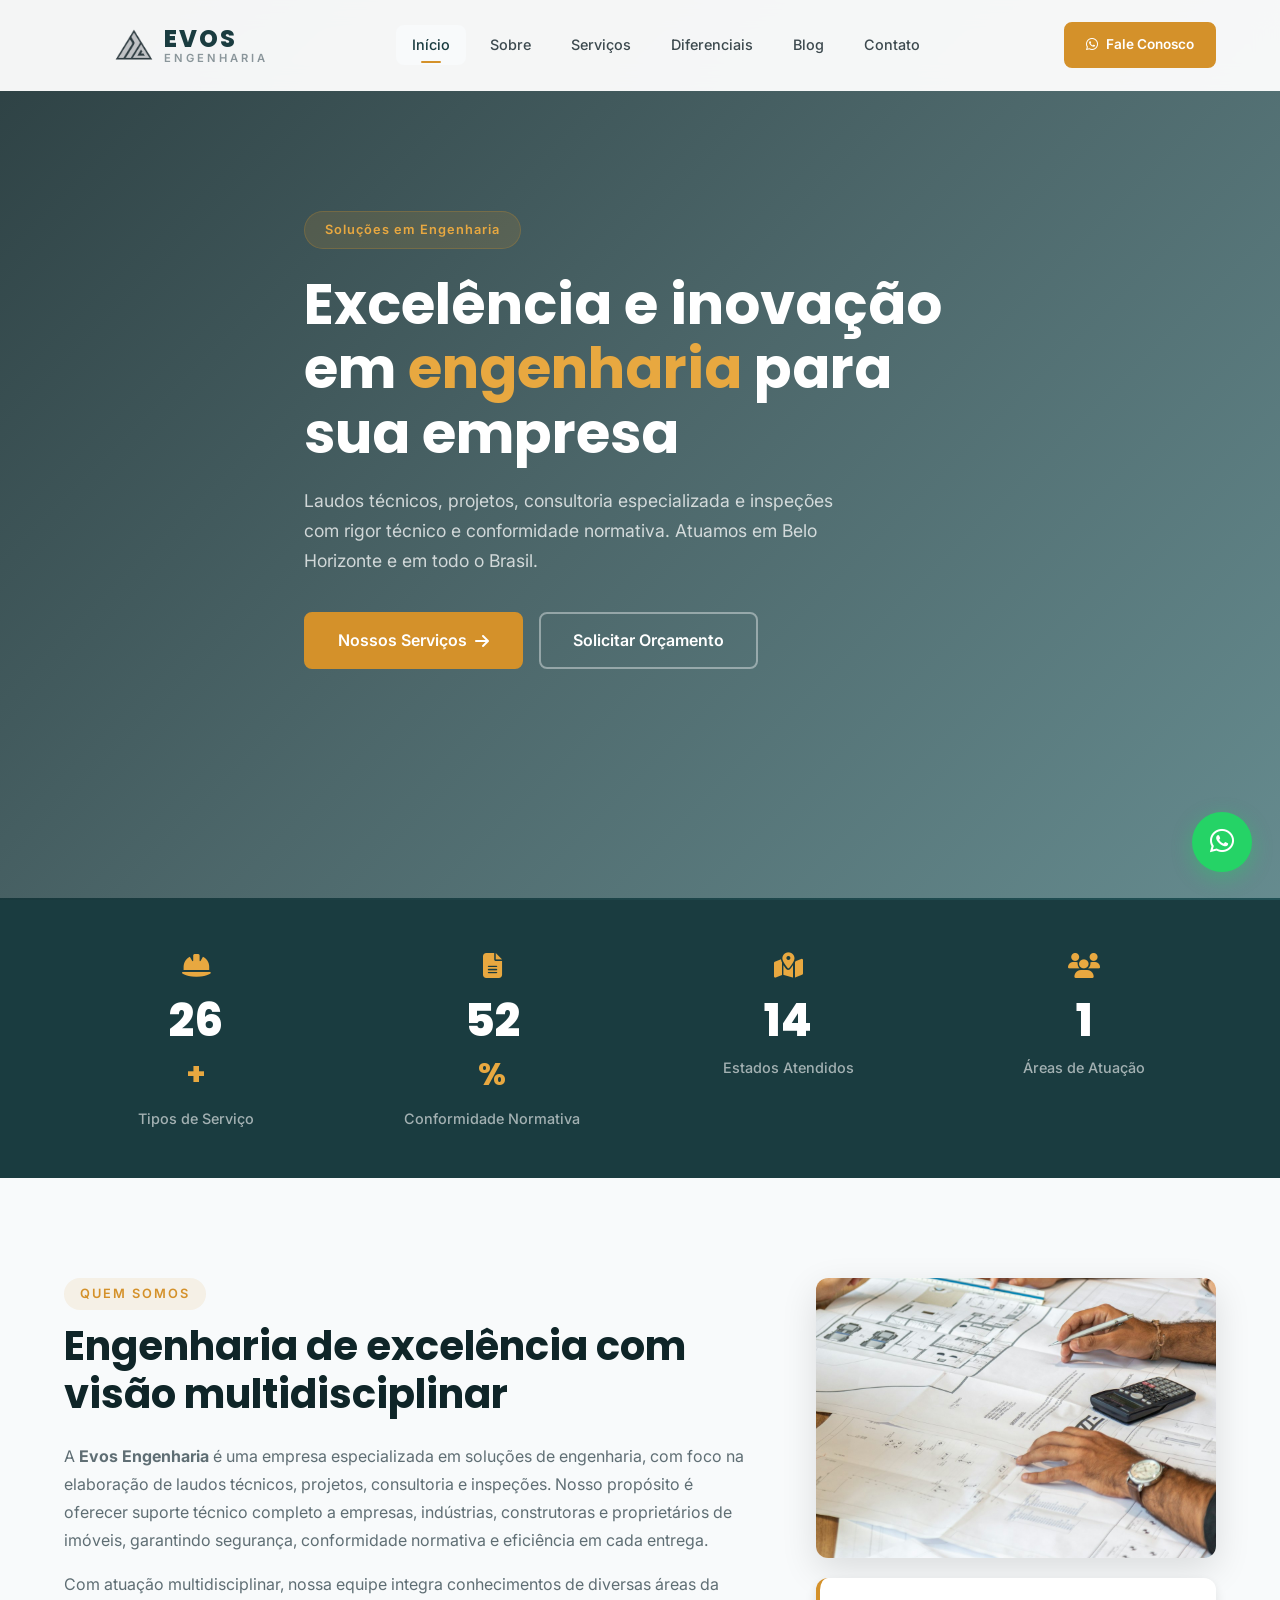
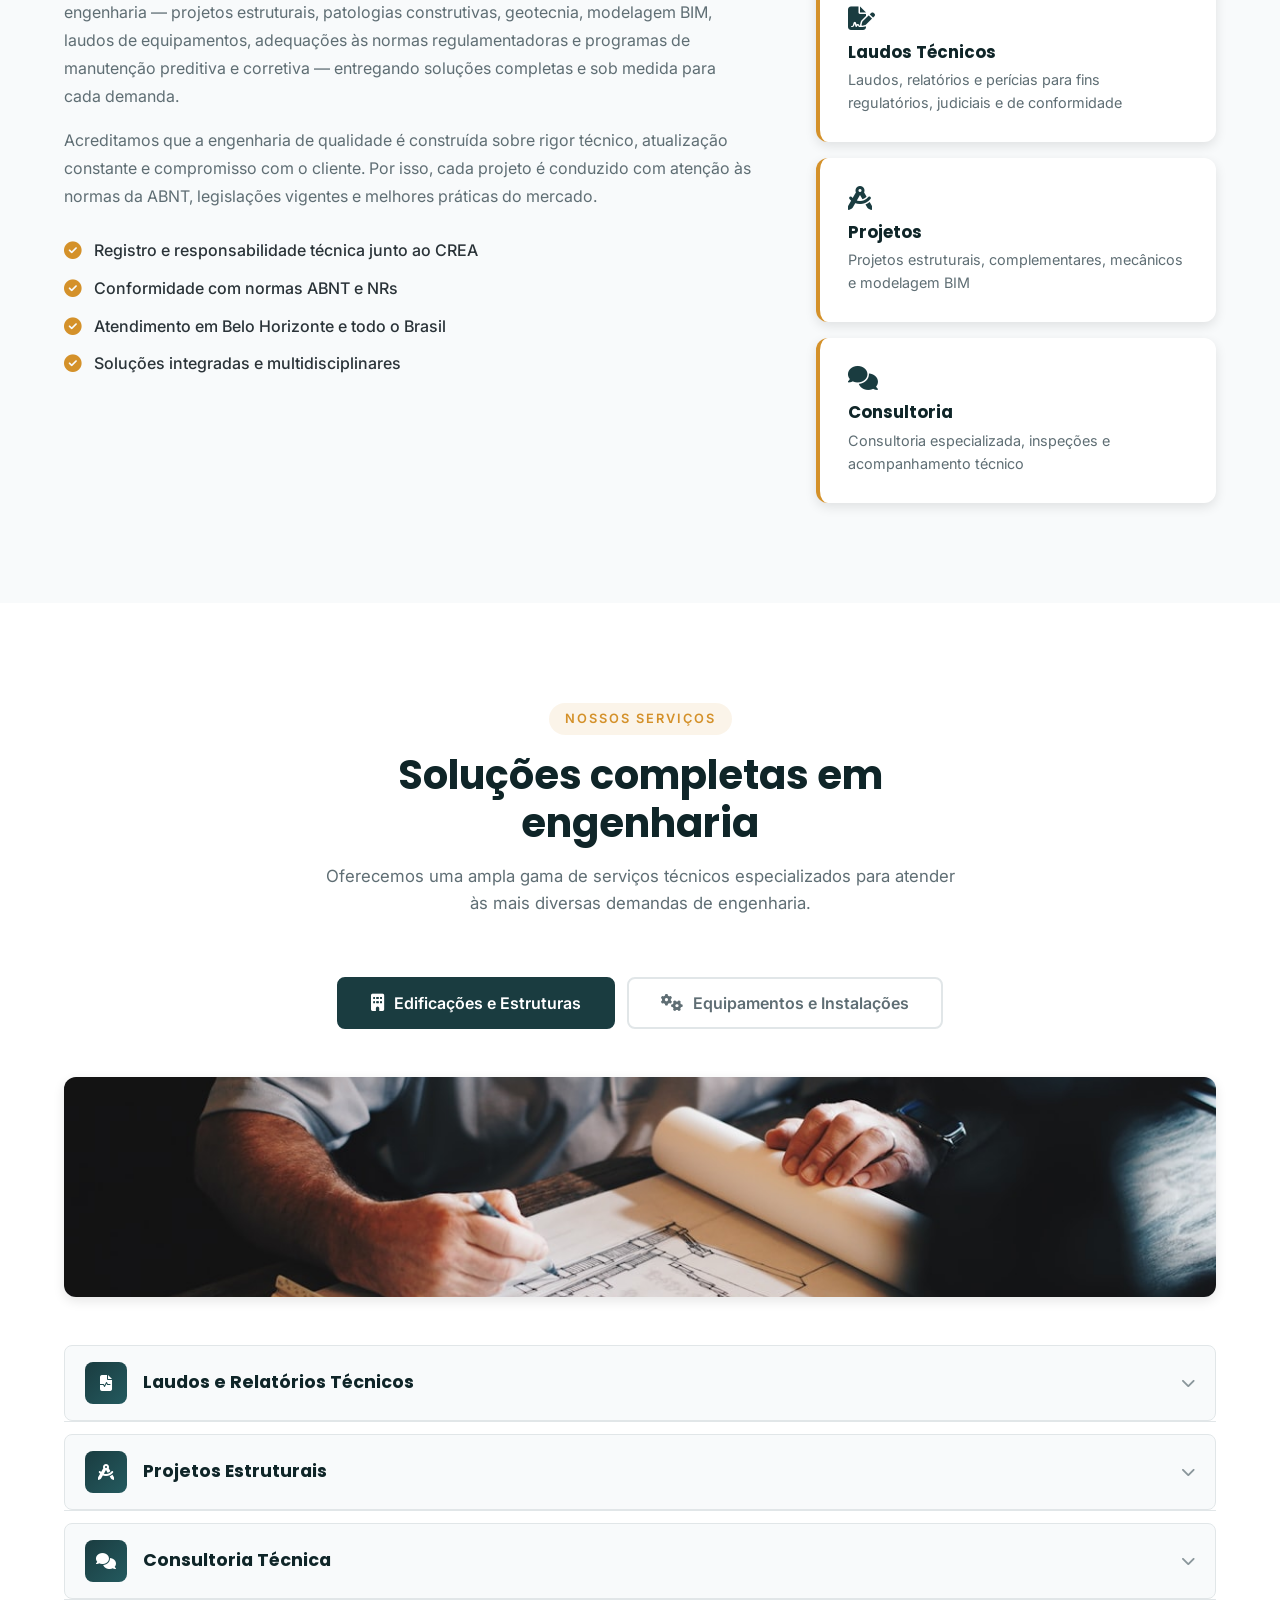
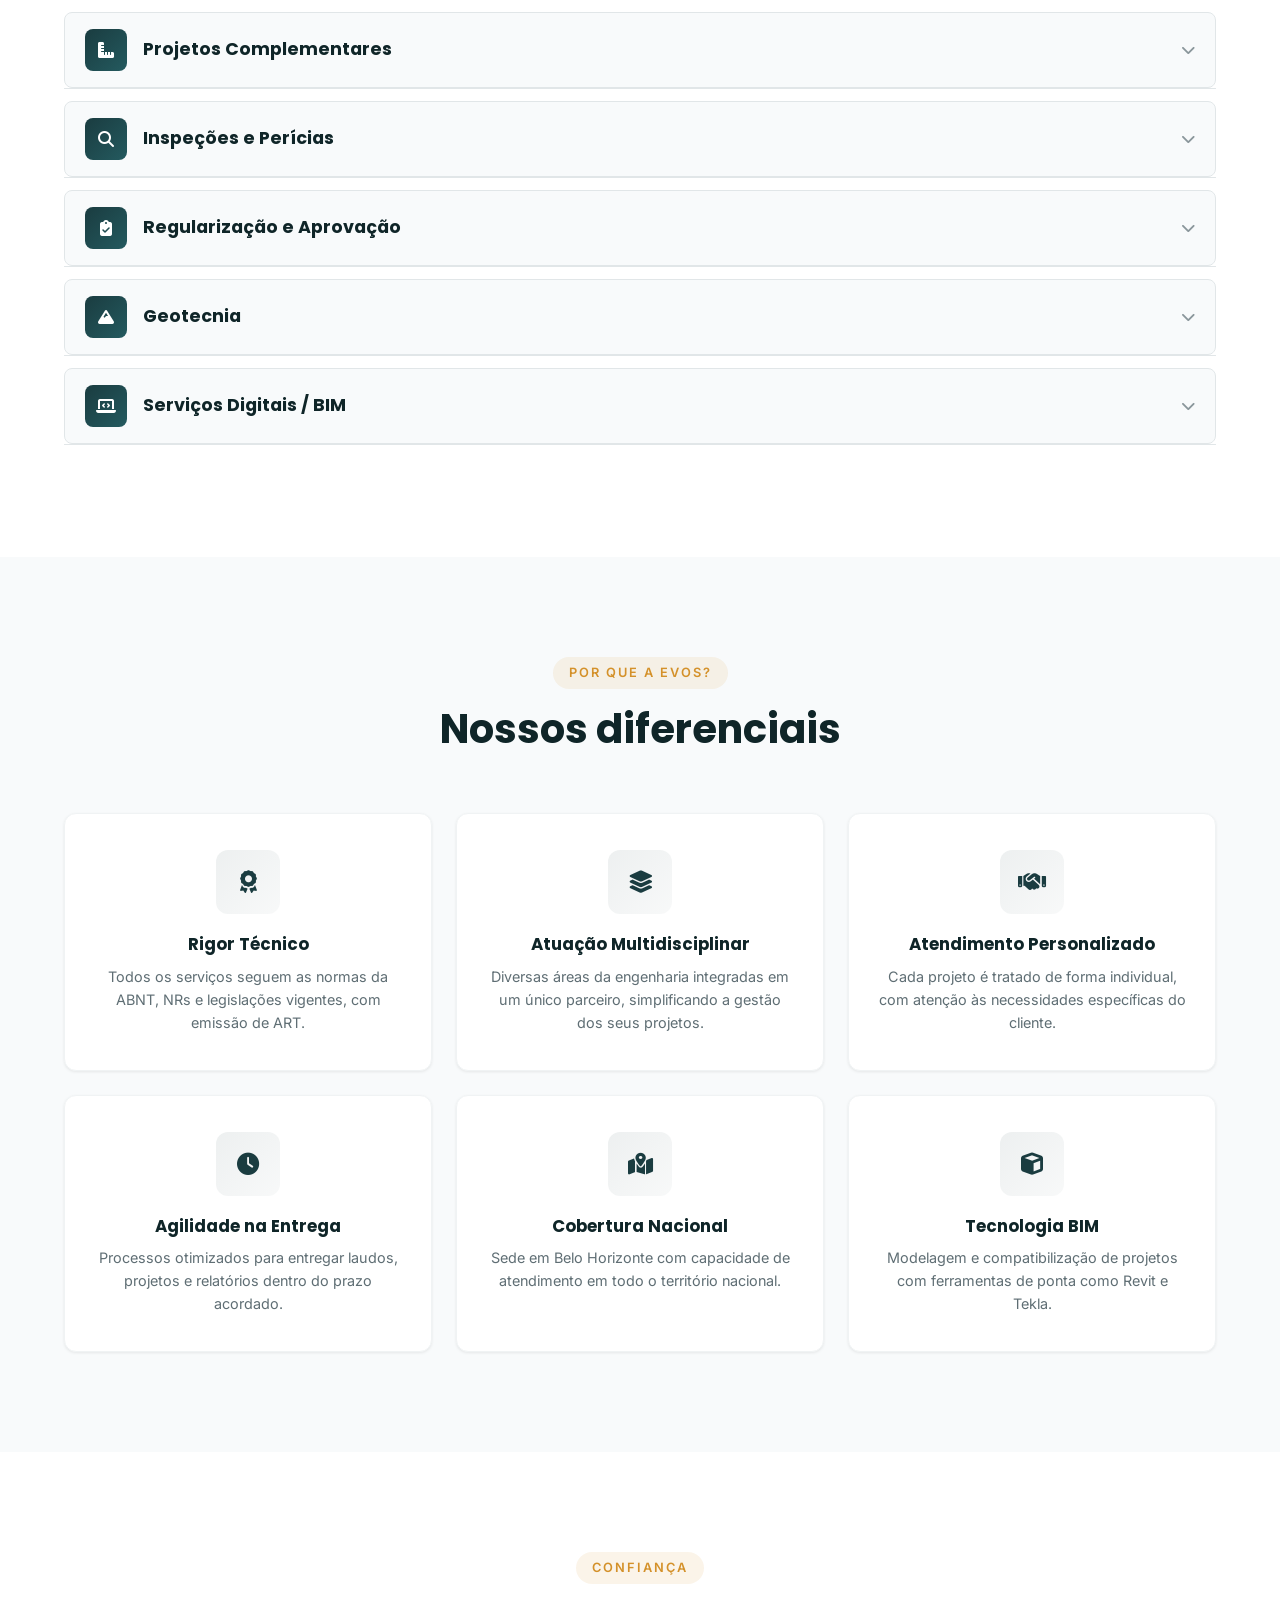
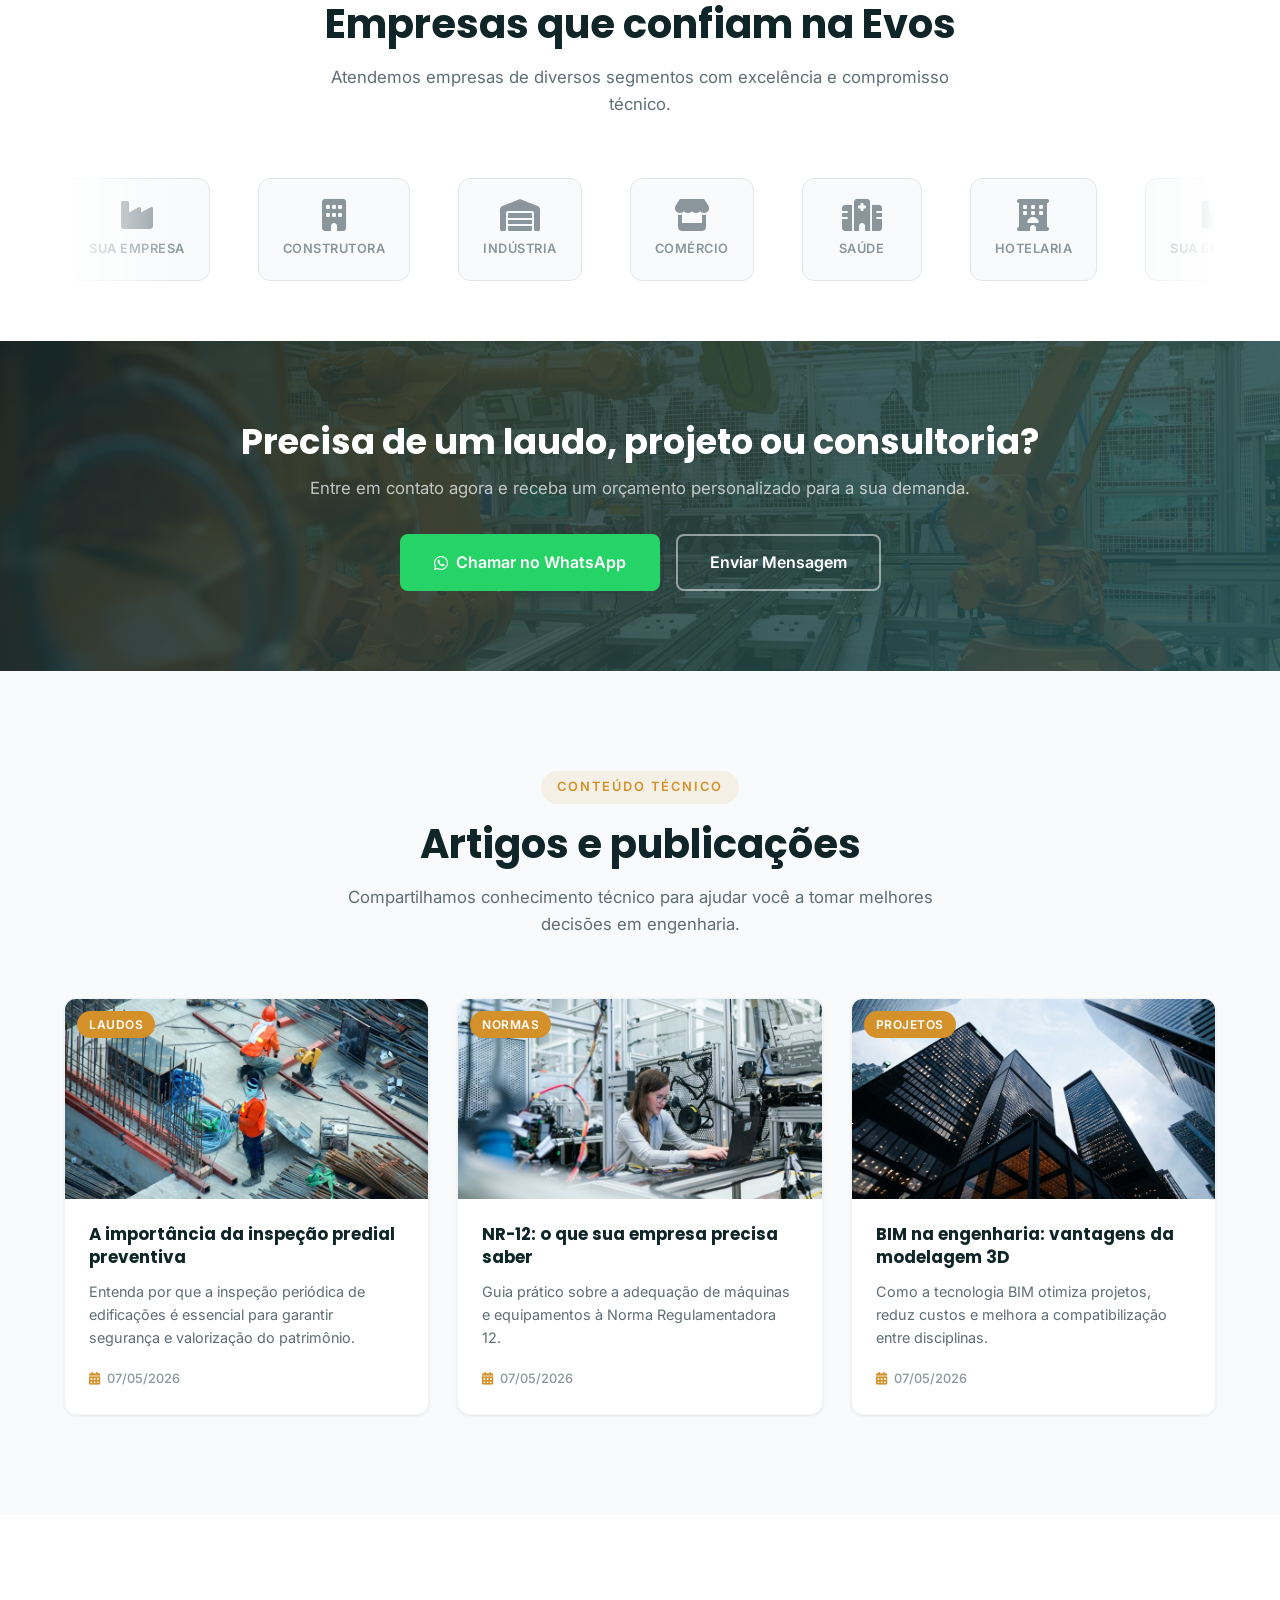
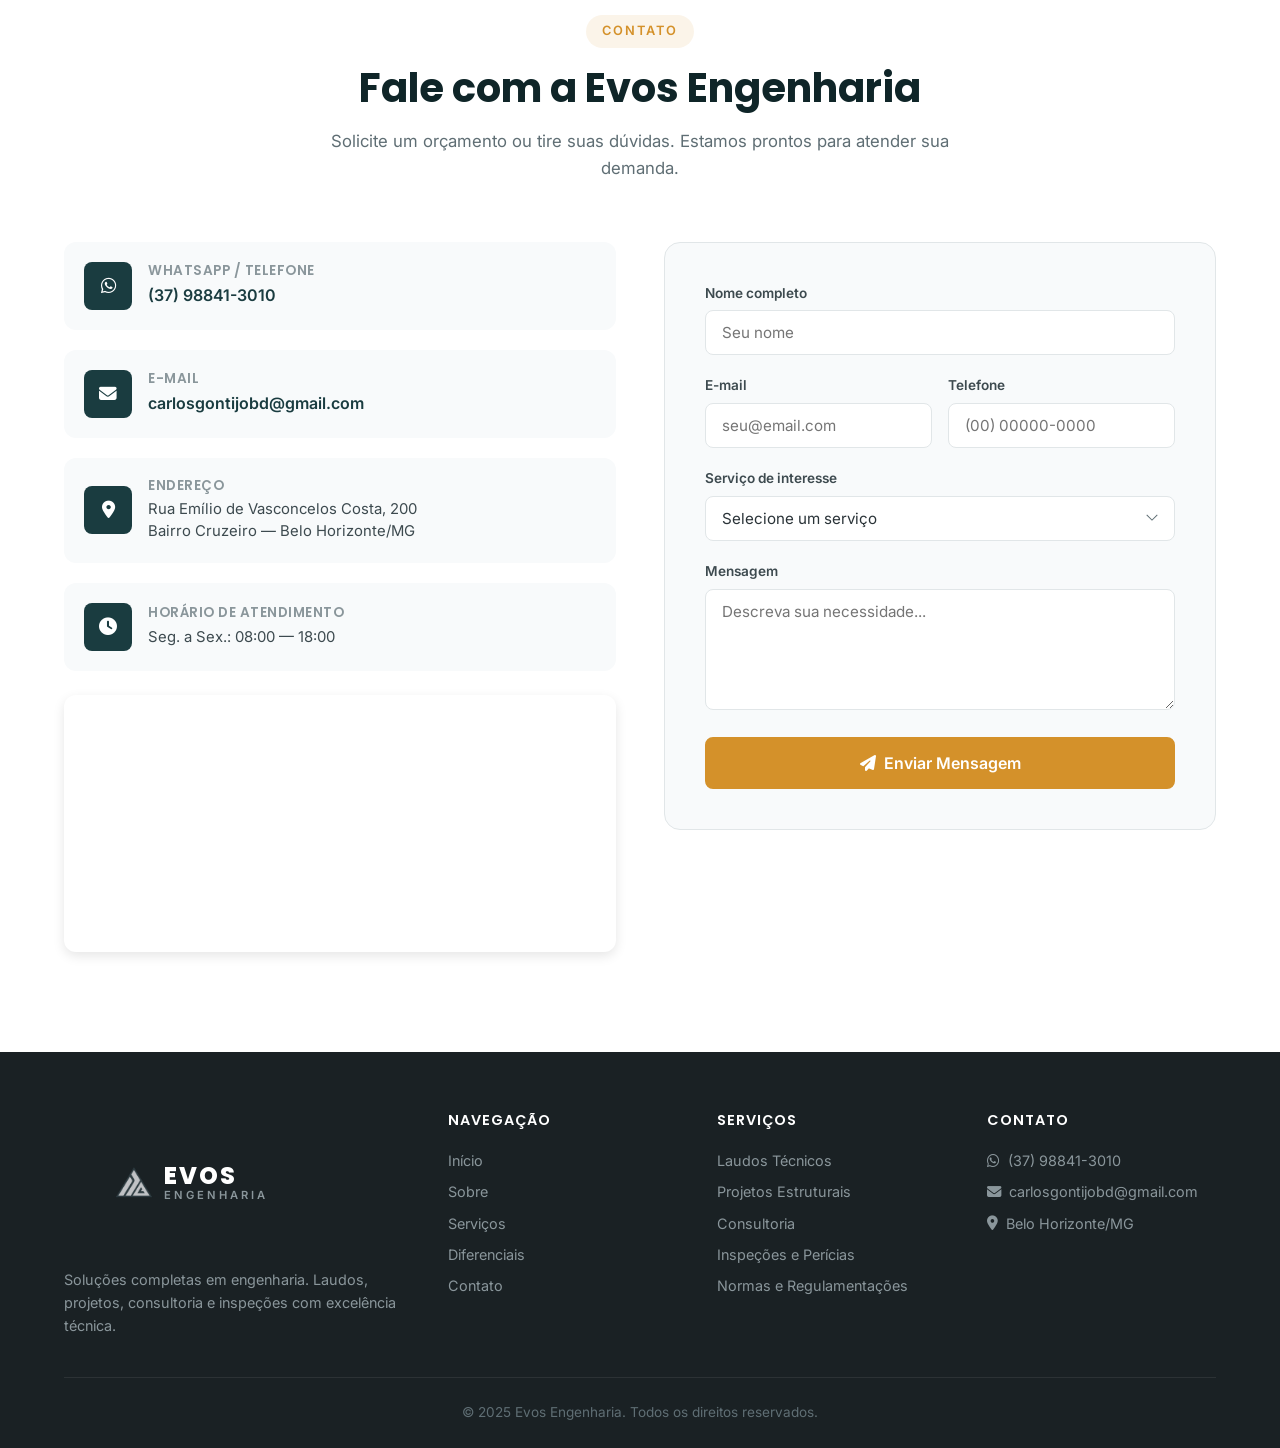
==== commit ca83e3b7: "Cria 3 artigos completos com páginas separadas - Artigo: Inspeção predial preventiva (IBAPE, NBR 167" ====
--- a/index.html
+++ b/index.html
@@ -501,39 +501,39 @@
                 <p class="section-desc">Compartilhamos conhecimento técnico para ajudar você a tomar melhores decisões em engenharia.</p>
             </div>
             <div class="blog-grid">
-                <article class="blog-card">
+                <a href="artigos/inspecao-predial-preventiva.html" class="blog-card">
                     <div class="blog-img">
-                        <img src="img/hero-bg.jpg" alt="Inspeção predial">
+                        <img src="img/blog-inspecao.jpg" alt="Inspeção predial preventiva">
                         <span class="blog-tag">Laudos</span>
                     </div>
                     <div class="blog-body">
                         <h3>A importância da inspeção predial preventiva</h3>
                         <p>Entenda por que a inspeção periódica de edificações é essencial para garantir segurança e valorização do patrimônio.</p>
-                        <span class="blog-date"><i class="fas fa-calendar-alt"></i> Em breve</span>
-                    </div>
-                </article>
-                <article class="blog-card">
+                        <span class="blog-date"><i class="fas fa-calendar-alt"></i> 07/05/2026</span>
+                    </div>
+                </a>
+                <a href="artigos/nr12-o-que-sua-empresa-precisa-saber.html" class="blog-card">
                     <div class="blog-img">
-                        <img src="img/cta-bg.jpg" alt="NR-12 Segurança">
+                        <img src="img/blog-nr12.jpg" alt="Máquinas e equipamentos industriais">
                         <span class="blog-tag">Normas</span>
                     </div>
                     <div class="blog-body">
                         <h3>NR-12: o que sua empresa precisa saber</h3>
                         <p>Guia prático sobre a adequação de máquinas e equipamentos à Norma Regulamentadora 12.</p>
-                        <span class="blog-date"><i class="fas fa-calendar-alt"></i> Em breve</span>
-                    </div>
-                </article>
-                <article class="blog-card">
+                        <span class="blog-date"><i class="fas fa-calendar-alt"></i> 07/05/2026</span>
+                    </div>
+                </a>
+                <a href="artigos/bim-vantagens-modelagem-3d.html" class="blog-card">
                     <div class="blog-img">
-                        <img src="img/servicos.jpg" alt="BIM Projetos">
+                        <img src="img/blog-bim.jpg" alt="Edificação moderna">
                         <span class="blog-tag">Projetos</span>
                     </div>
                     <div class="blog-body">
                         <h3>BIM na engenharia: vantagens da modelagem 3D</h3>
                         <p>Como a tecnologia BIM otimiza projetos, reduz custos e melhora a compatibilização entre disciplinas.</p>
-                        <span class="blog-date"><i class="fas fa-calendar-alt"></i> Em breve</span>
-                    </div>
-                </article>
+                        <span class="blog-date"><i class="fas fa-calendar-alt"></i> 07/05/2026</span>
+                    </div>
+                </a>
             </div>
         </div>
     </section>
--- a/styles.css
+++ b/styles.css
@@ -1057,12 +1057,15 @@
 }
 
 .blog-card {
+    display: block;
     background: var(--white);
     border-radius: var(--radius-md);
     overflow: hidden;
     box-shadow: var(--shadow-sm);
     border: 1px solid var(--gray-100);
     transition: var(--transition);
+    color: inherit;
+    text-decoration: none;
 }
 
 .blog-card:hover {
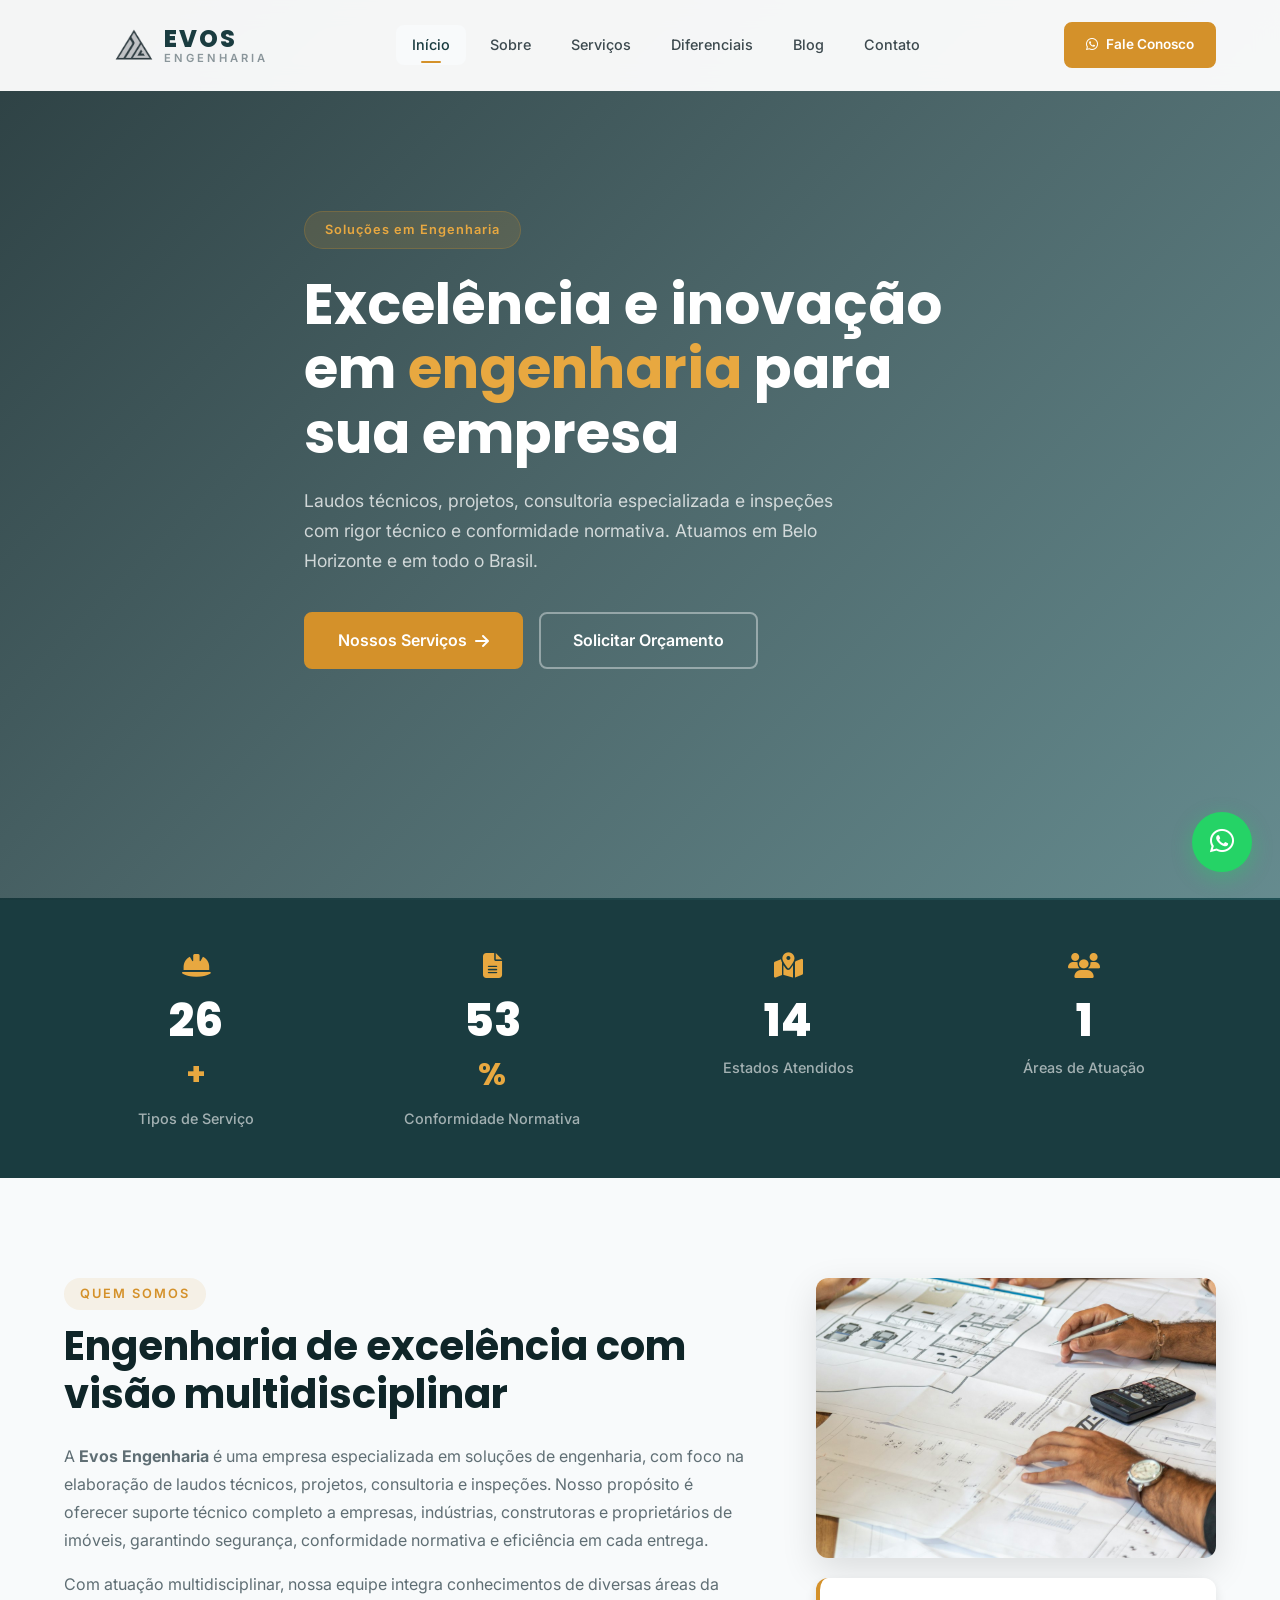
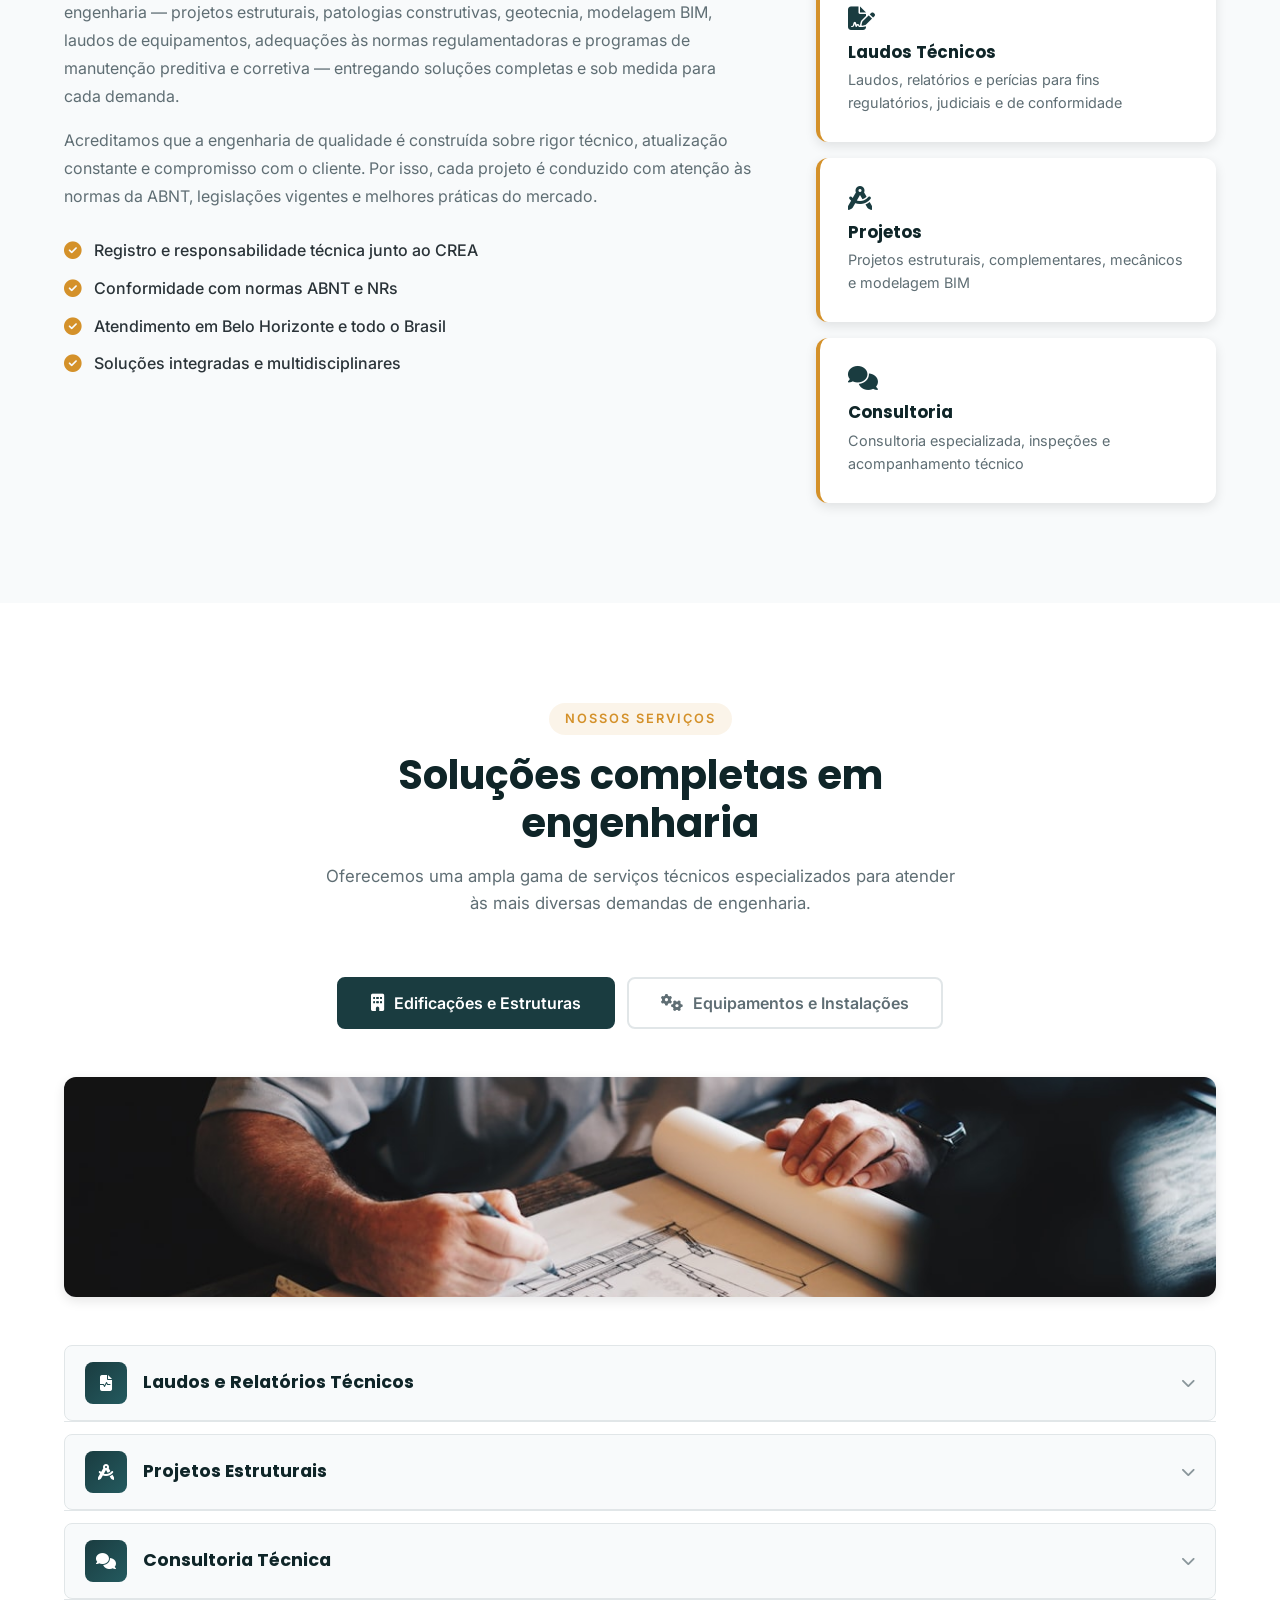
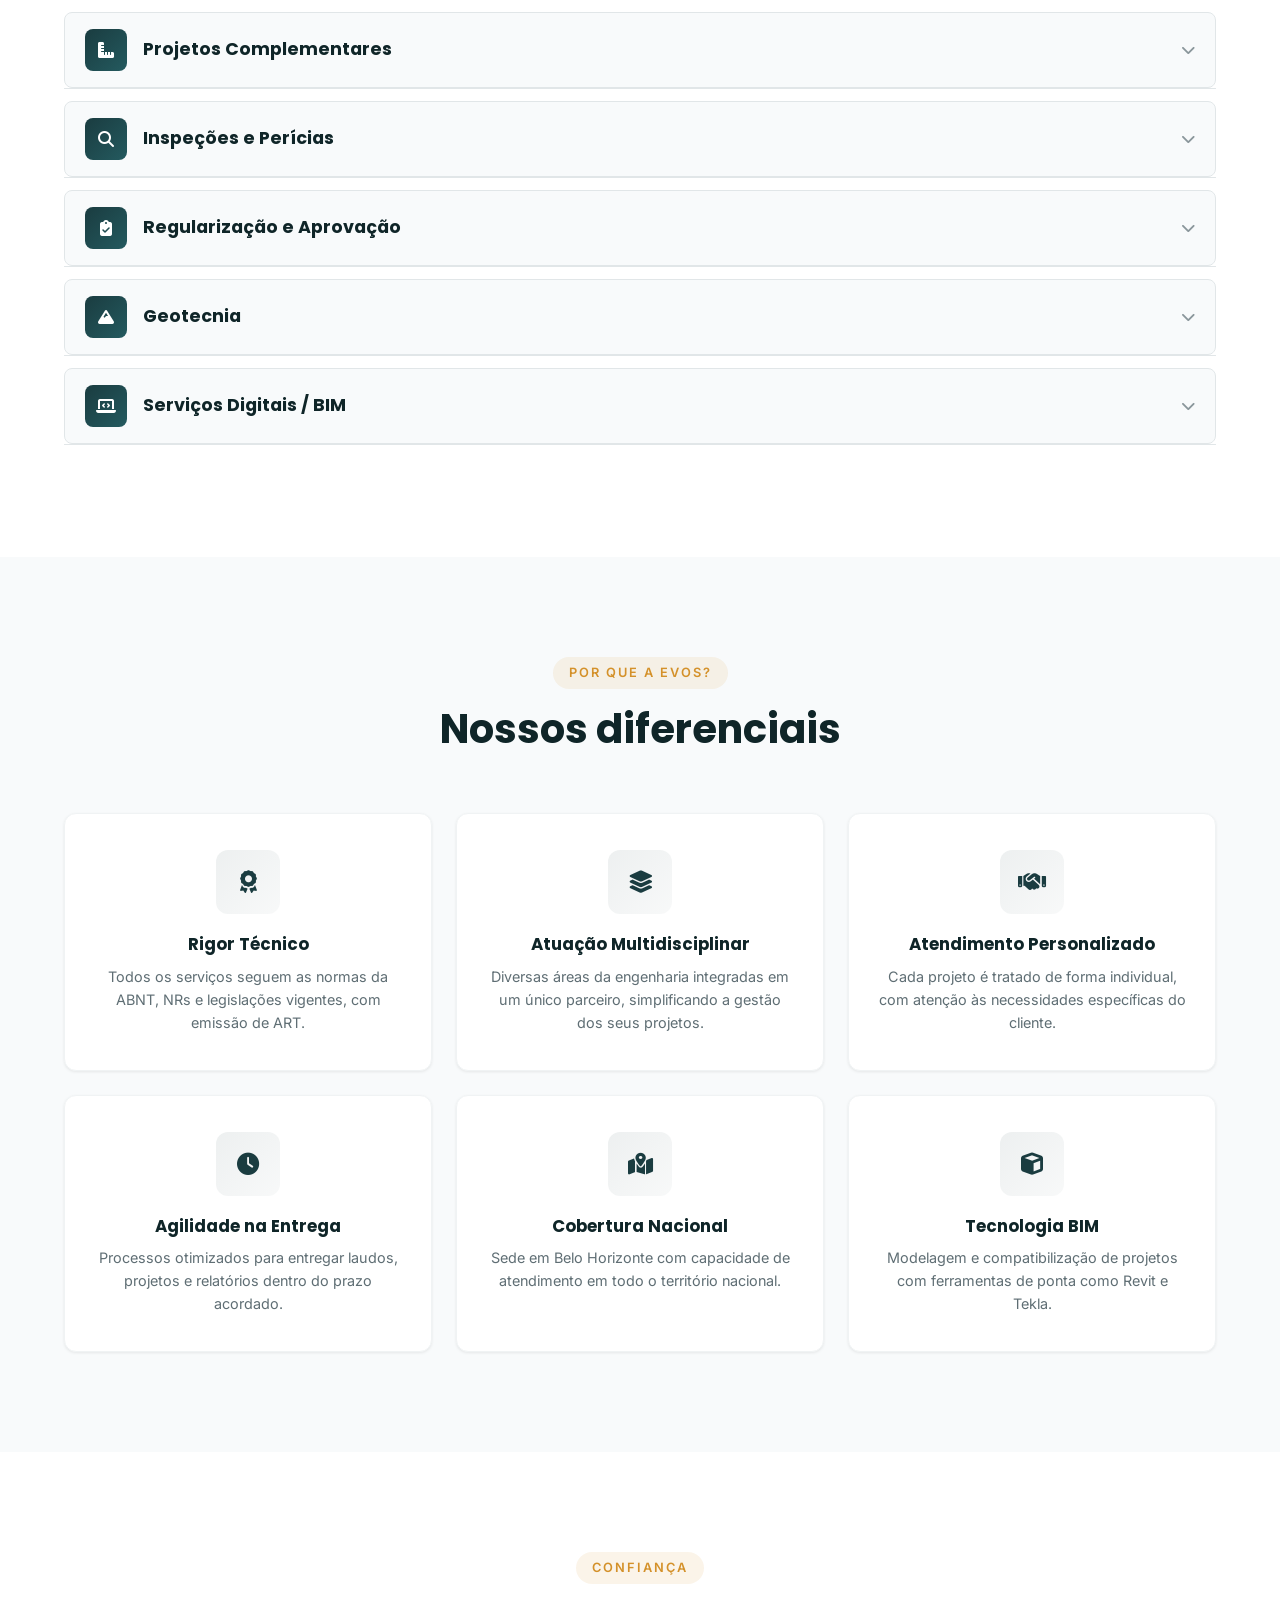
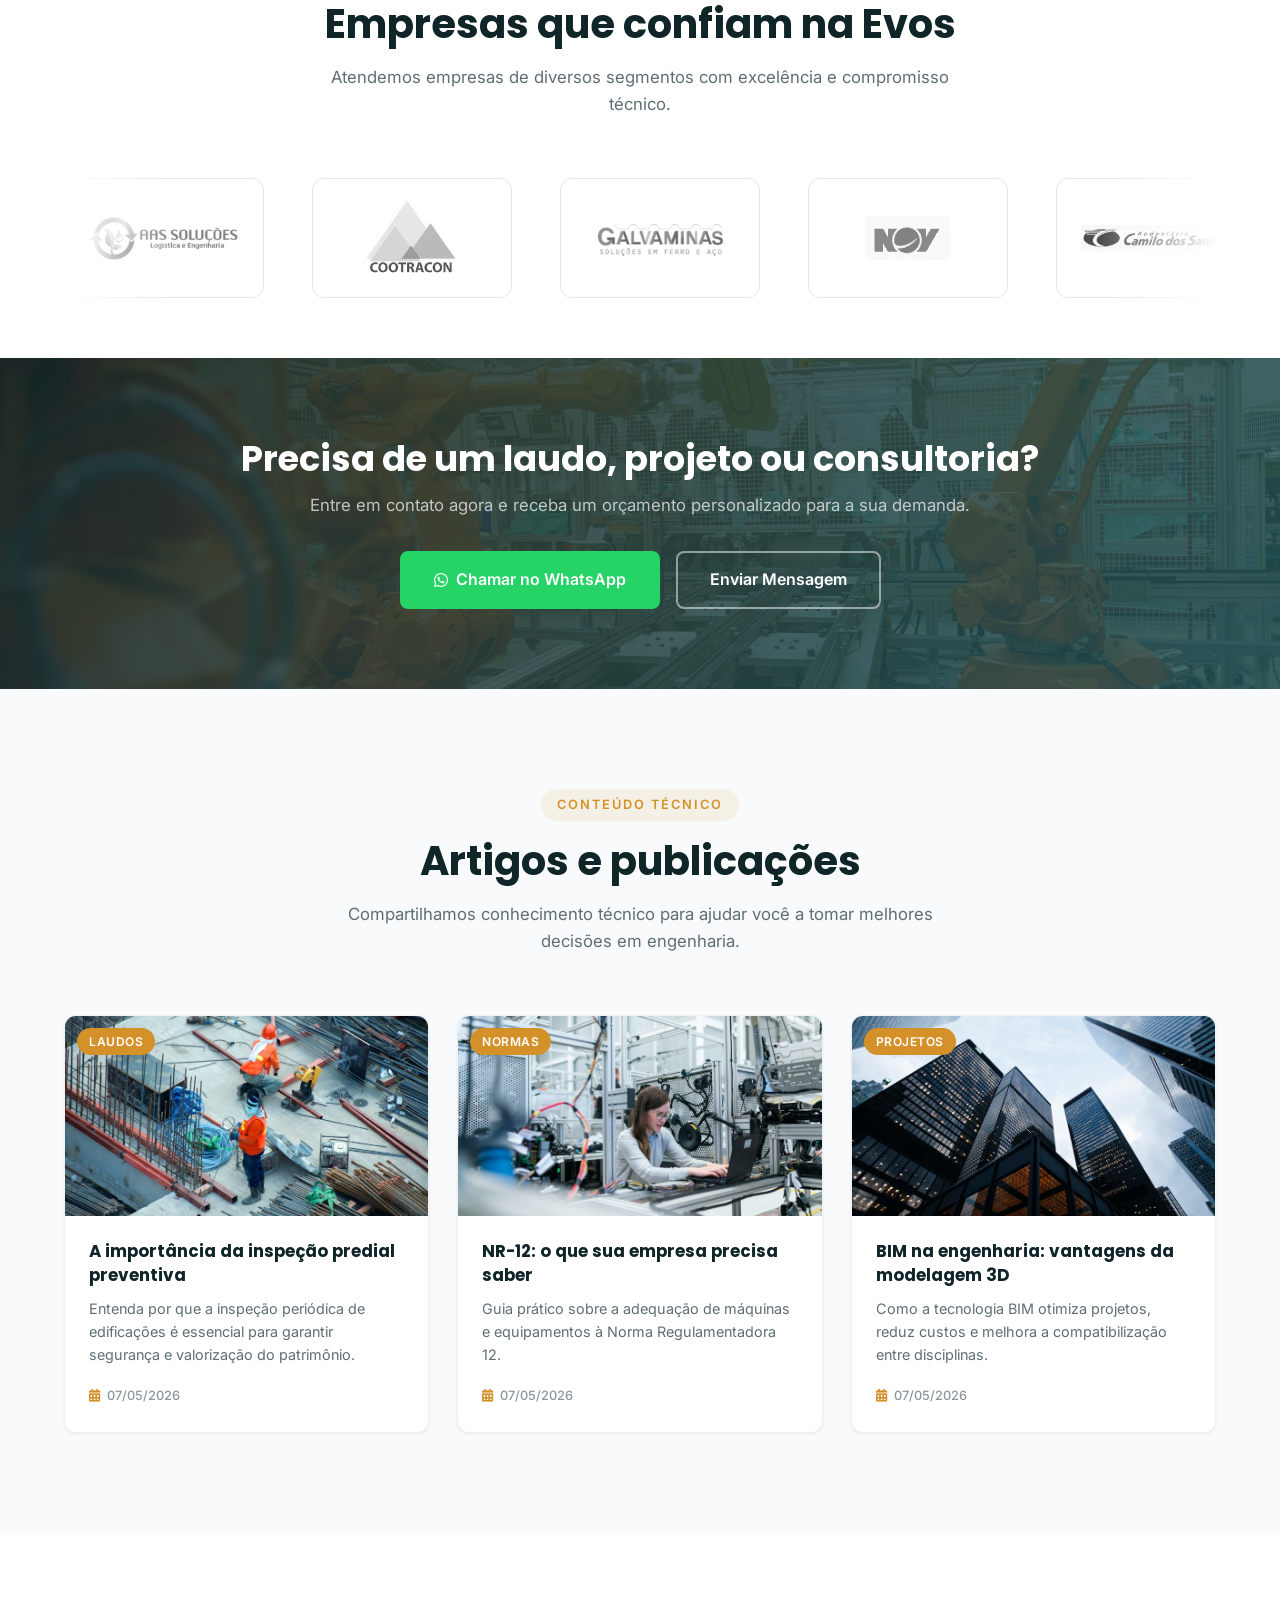
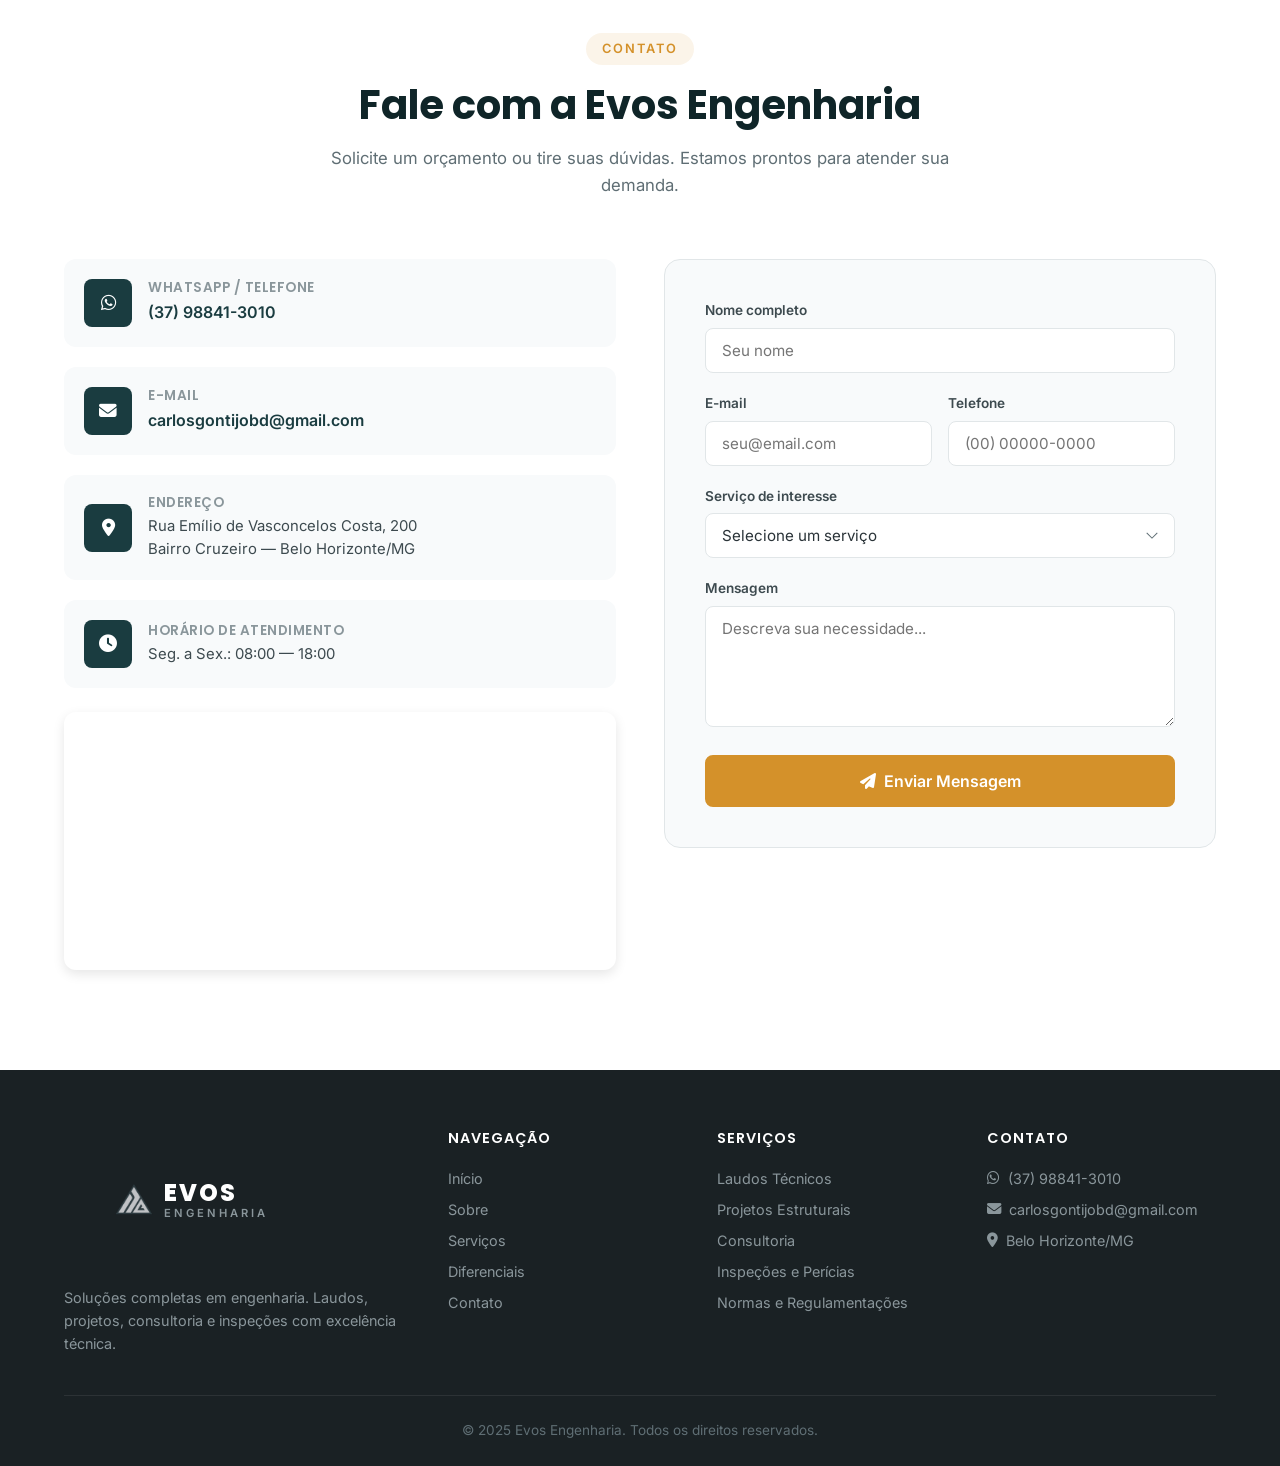
==== commit 8b028719: "Adiciona logos reais dos clientes no carrossel Substitui os 6 ícones placeholder por 7 logos reais (" ====
--- a/index.html
+++ b/index.html
@@ -456,19 +456,21 @@
             </div>
             <div class="clientes-track">
                 <div class="clientes-slide">
-                    <div class="cliente-logo"><i class="fas fa-industry"></i><span>Sua Empresa</span></div>
-                    <div class="cliente-logo"><i class="fas fa-building"></i><span>Construtora</span></div>
-                    <div class="cliente-logo"><i class="fas fa-warehouse"></i><span>Indústria</span></div>
-                    <div class="cliente-logo"><i class="fas fa-store"></i><span>Comércio</span></div>
-                    <div class="cliente-logo"><i class="fas fa-hospital"></i><span>Saúde</span></div>
-                    <div class="cliente-logo"><i class="fas fa-hotel"></i><span>Hotelaria</span></div>
+                    <div class="cliente-logo"><img src="Clientes/AAS.jpeg" alt="AAS"></div>
+                    <div class="cliente-logo"><img src="Clientes/COOTRACON.jpeg" alt="COOTRACON"></div>
+                    <div class="cliente-logo"><img src="Clientes/Galvaminas.jpeg" alt="Galvaminas"></div>
+                    <div class="cliente-logo"><img src="Clientes/nov.jpeg" alt="NOV"></div>
+                    <div class="cliente-logo"><img src="Clientes/Rodoviario%20Camilo%20dos%20Santos.jpeg" alt="Rodoviário Camilo dos Santos"></div>
+                    <div class="cliente-logo"><img src="Clientes/Tecno%20Modulo%20Containers.jpeg" alt="Tecno Módulo Containers"></div>
+                    <div class="cliente-logo"><img src="Clientes/Transportadora%20Figueiredo.jpeg" alt="Transportadora Figueiredo"></div>
                     <!-- Duplicado para efeito contínuo -->
-                    <div class="cliente-logo"><i class="fas fa-industry"></i><span>Sua Empresa</span></div>
-                    <div class="cliente-logo"><i class="fas fa-building"></i><span>Construtora</span></div>
-                    <div class="cliente-logo"><i class="fas fa-warehouse"></i><span>Indústria</span></div>
-                    <div class="cliente-logo"><i class="fas fa-store"></i><span>Comércio</span></div>
-                    <div class="cliente-logo"><i class="fas fa-hospital"></i><span>Saúde</span></div>
-                    <div class="cliente-logo"><i class="fas fa-hotel"></i><span>Hotelaria</span></div>
+                    <div class="cliente-logo"><img src="Clientes/AAS.jpeg" alt="AAS"></div>
+                    <div class="cliente-logo"><img src="Clientes/COOTRACON.jpeg" alt="COOTRACON"></div>
+                    <div class="cliente-logo"><img src="Clientes/Galvaminas.jpeg" alt="Galvaminas"></div>
+                    <div class="cliente-logo"><img src="Clientes/nov.jpeg" alt="NOV"></div>
+                    <div class="cliente-logo"><img src="Clientes/Rodoviario%20Camilo%20dos%20Santos.jpeg" alt="Rodoviário Camilo dos Santos"></div>
+                    <div class="cliente-logo"><img src="Clientes/Tecno%20Modulo%20Containers.jpeg" alt="Tecno Módulo Containers"></div>
+                    <div class="cliente-logo"><img src="Clientes/Transportadora%20Figueiredo.jpeg" alt="Transportadora Figueiredo"></div>
                 </div>
             </div>
         </div>
--- a/styles.css
+++ b/styles.css
@@ -1005,39 +1005,42 @@
 .clientes-slide {
     display: flex;
     gap: 48px;
-    animation: scrollClientes 20s linear infinite;
+    animation: scrollClientes 35s linear infinite;
     width: max-content;
 }
 
 .cliente-logo {
     display: flex;
-    flex-direction: column;
-    align-items: center;
-    gap: 8px;
-    min-width: 120px;
+    align-items: center;
+    justify-content: center;
+    width: 200px;
+    height: 120px;
     padding: 20px 24px;
-    background: var(--gray-50);
+    background: #fff;
     border-radius: var(--radius-md);
     border: 1px solid var(--gray-200);
     transition: var(--transition);
+    flex-shrink: 0;
 }
 
 .cliente-logo:hover {
     border-color: var(--accent);
     box-shadow: var(--shadow-md);
-}
-
-.cliente-logo i {
-    font-size: 2rem;
-    color: var(--gray-400);
-}
-
-.cliente-logo span {
-    font-size: 0.8rem;
-    font-weight: 600;
-    color: var(--gray-400);
-    text-transform: uppercase;
-    letter-spacing: 0.5px;
+    transform: translateY(-4px);
+}
+
+.cliente-logo img {
+    max-width: 100%;
+    max-height: 100%;
+    object-fit: contain;
+    filter: grayscale(100%);
+    opacity: 0.75;
+    transition: var(--transition);
+}
+
+.cliente-logo:hover img {
+    filter: grayscale(0%);
+    opacity: 1;
 }
 
 @keyframes scrollClientes {
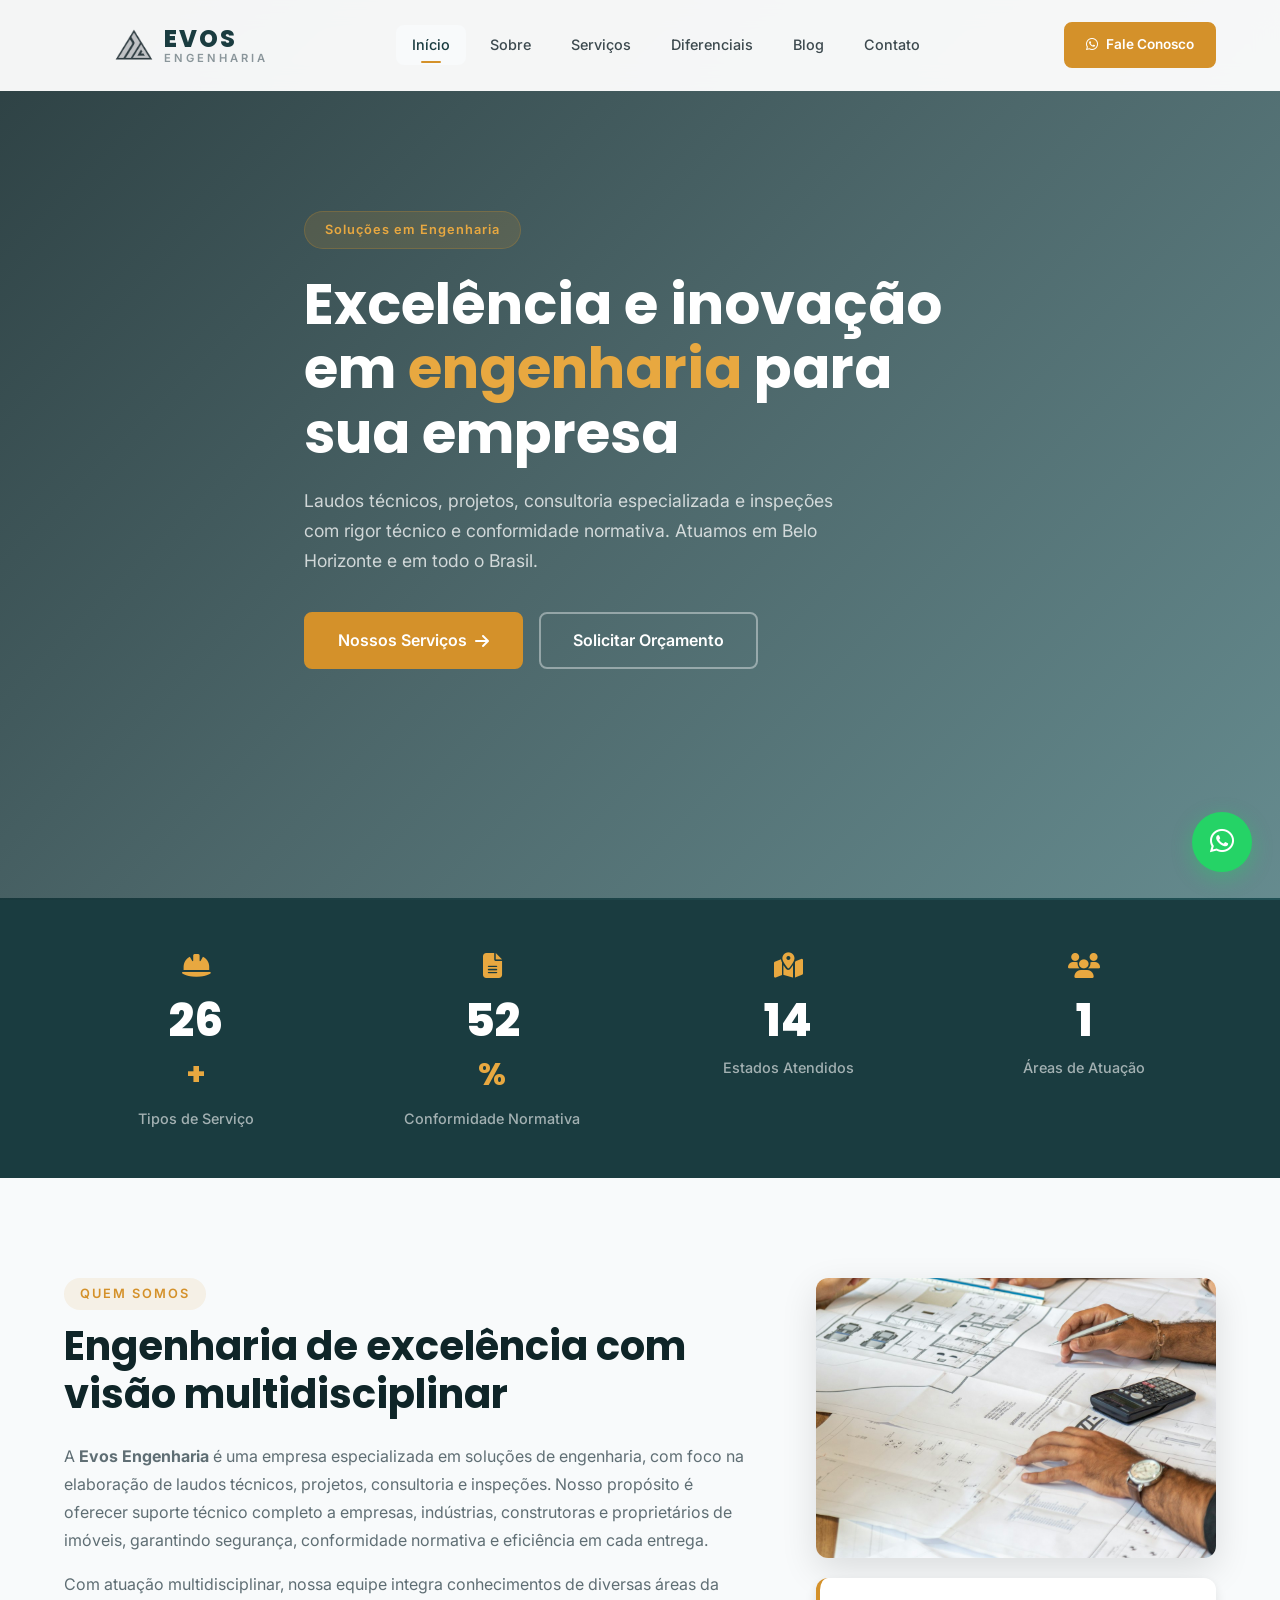
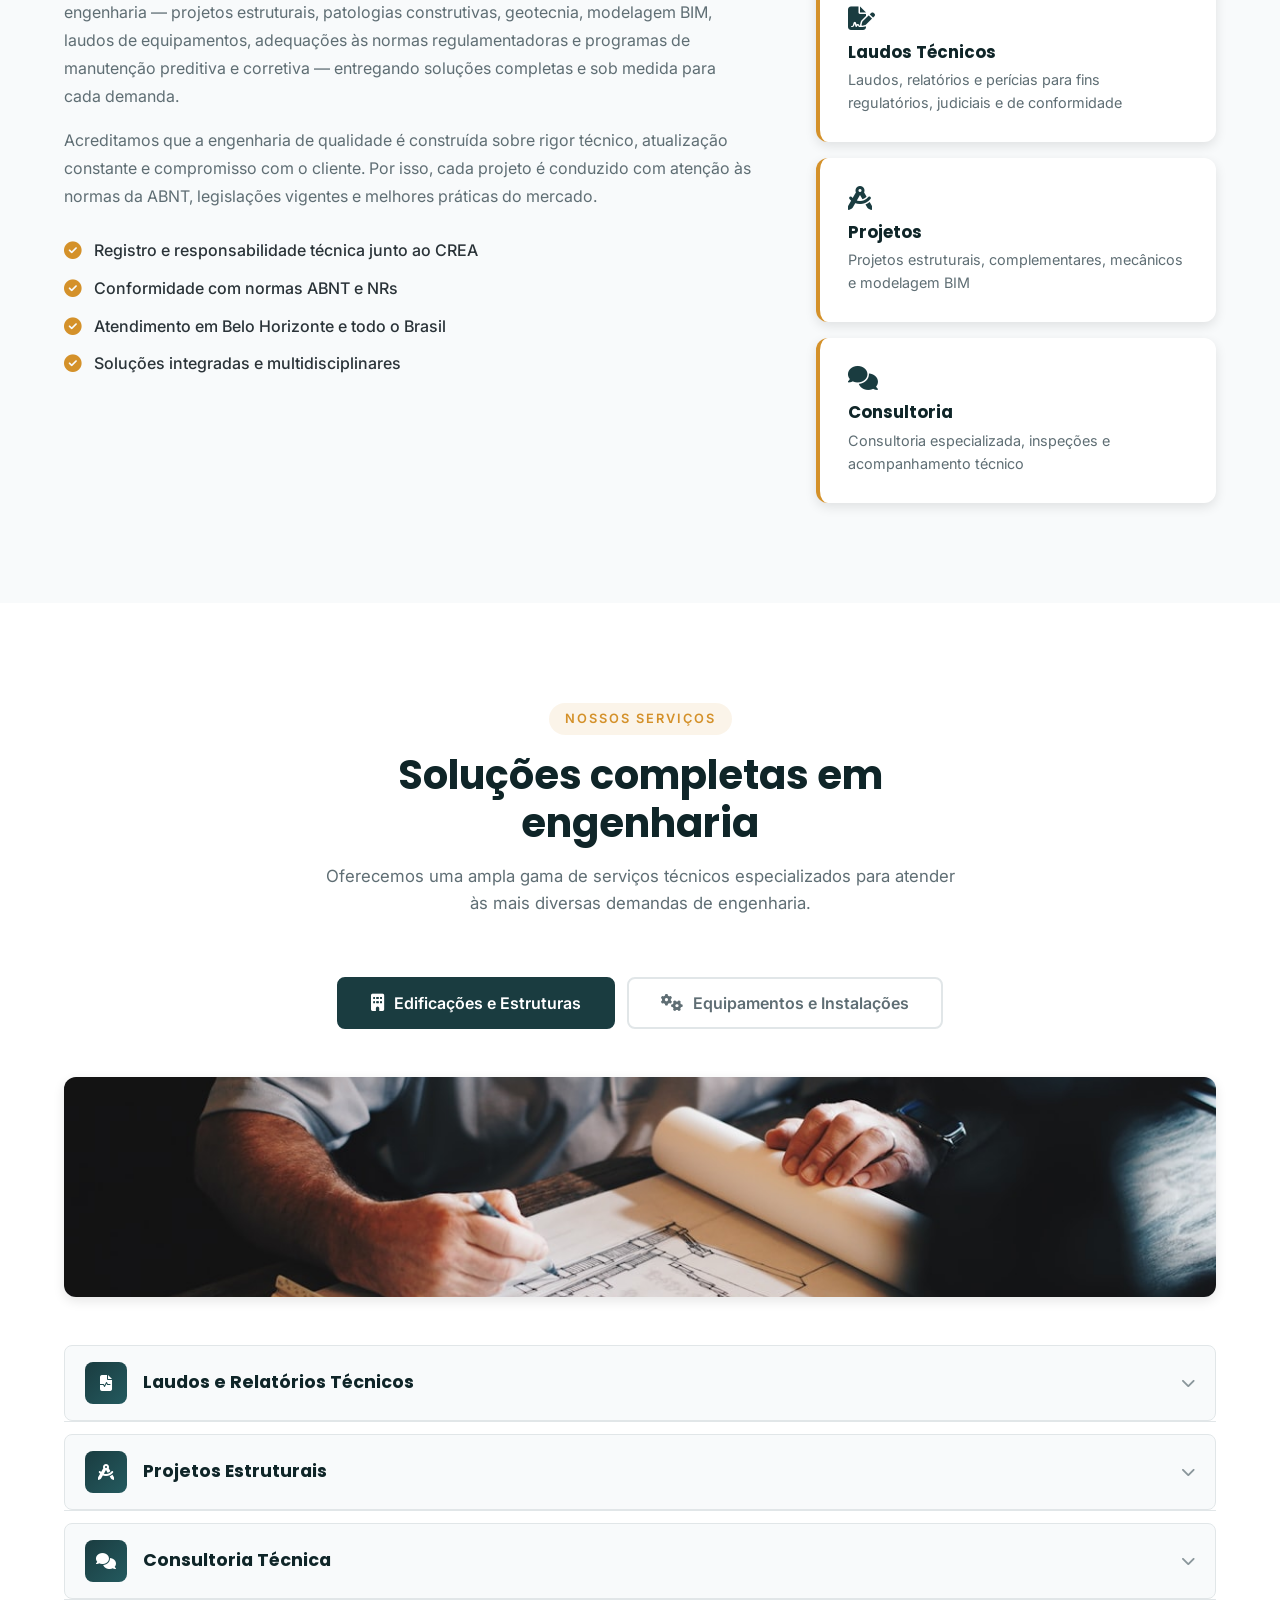
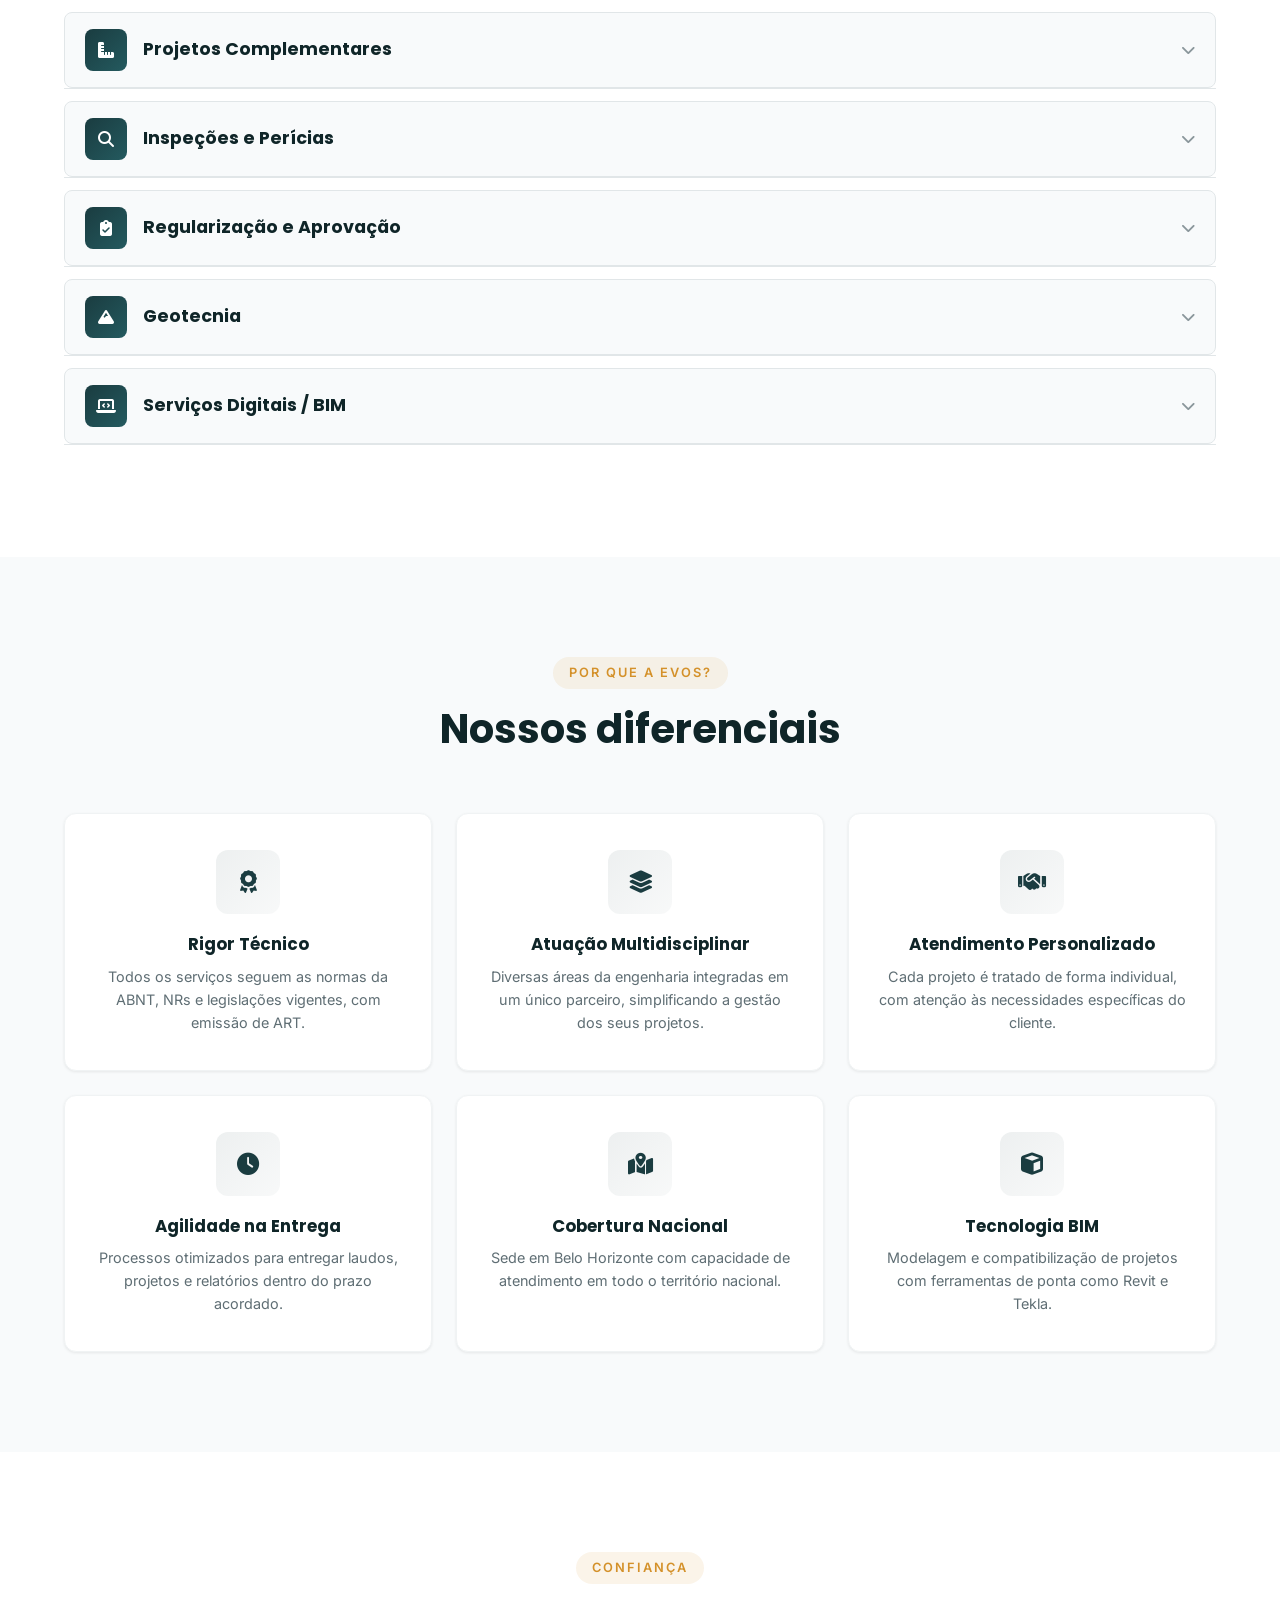
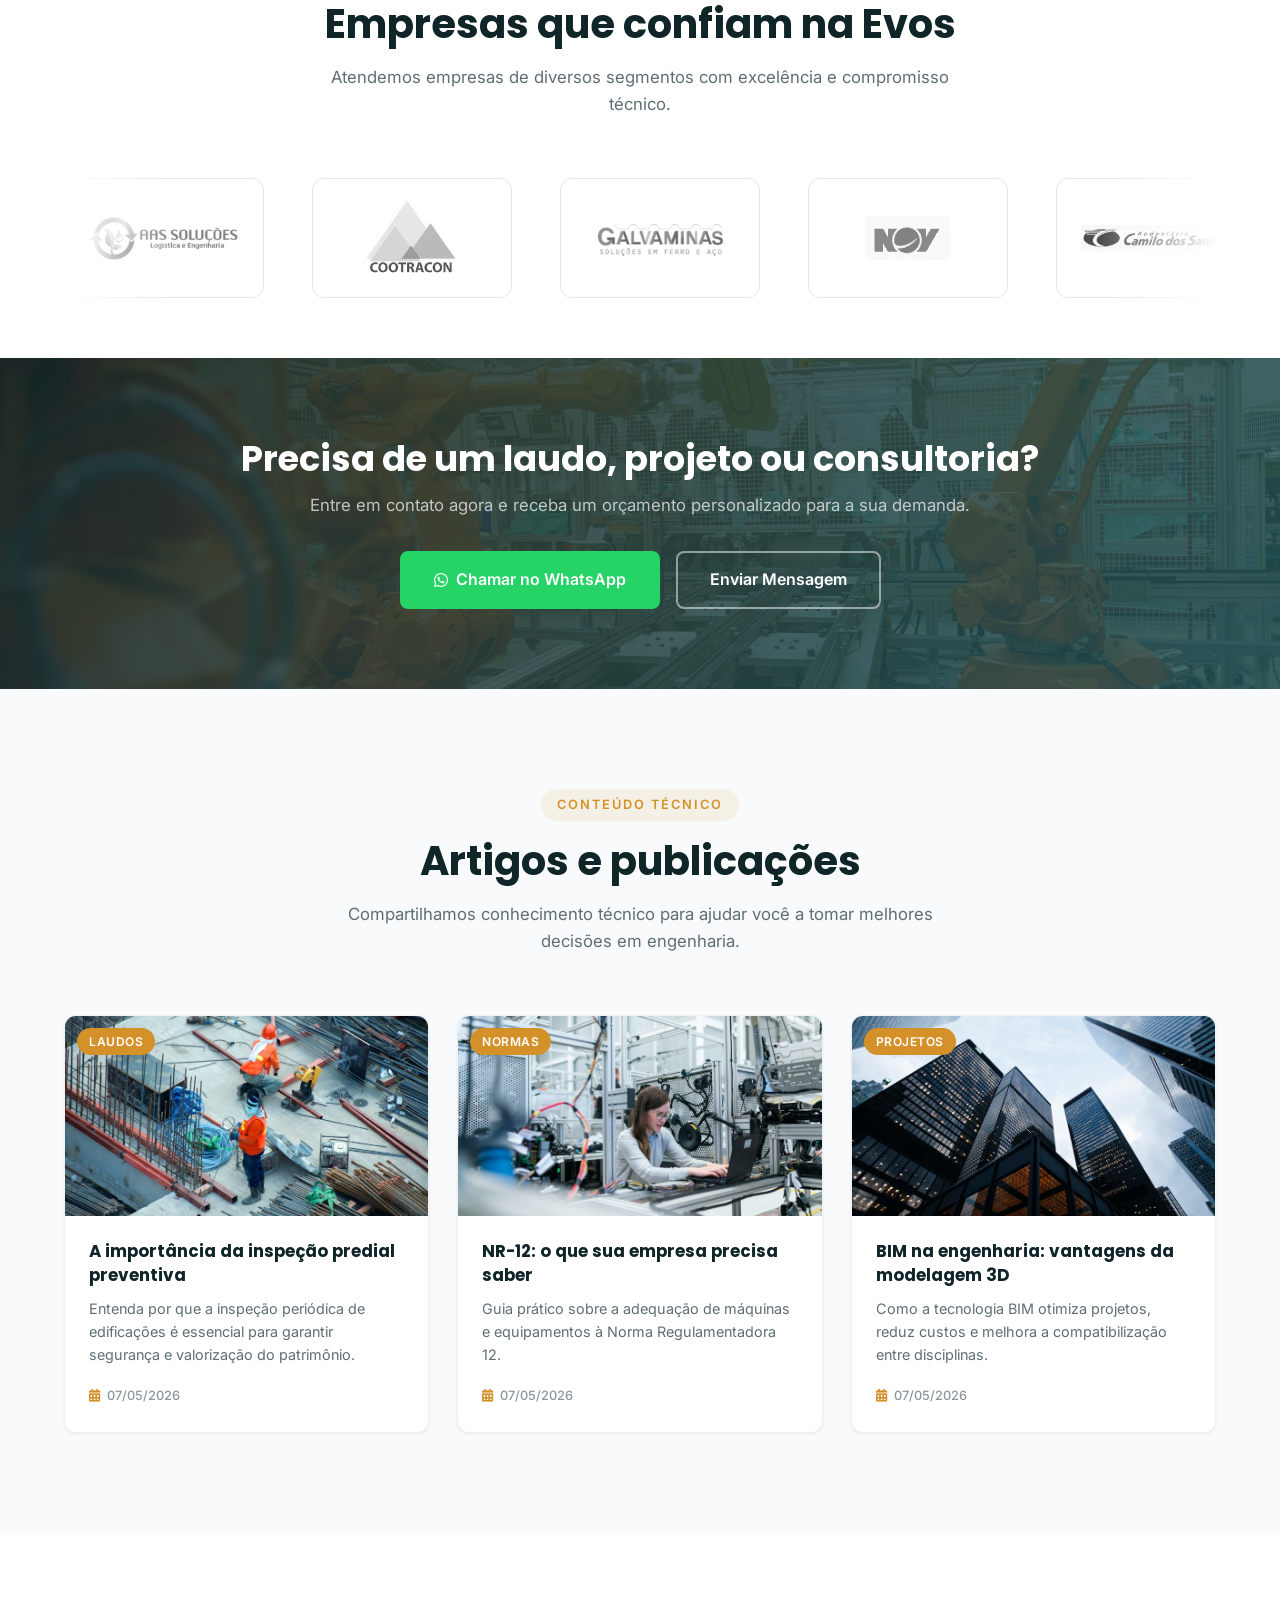
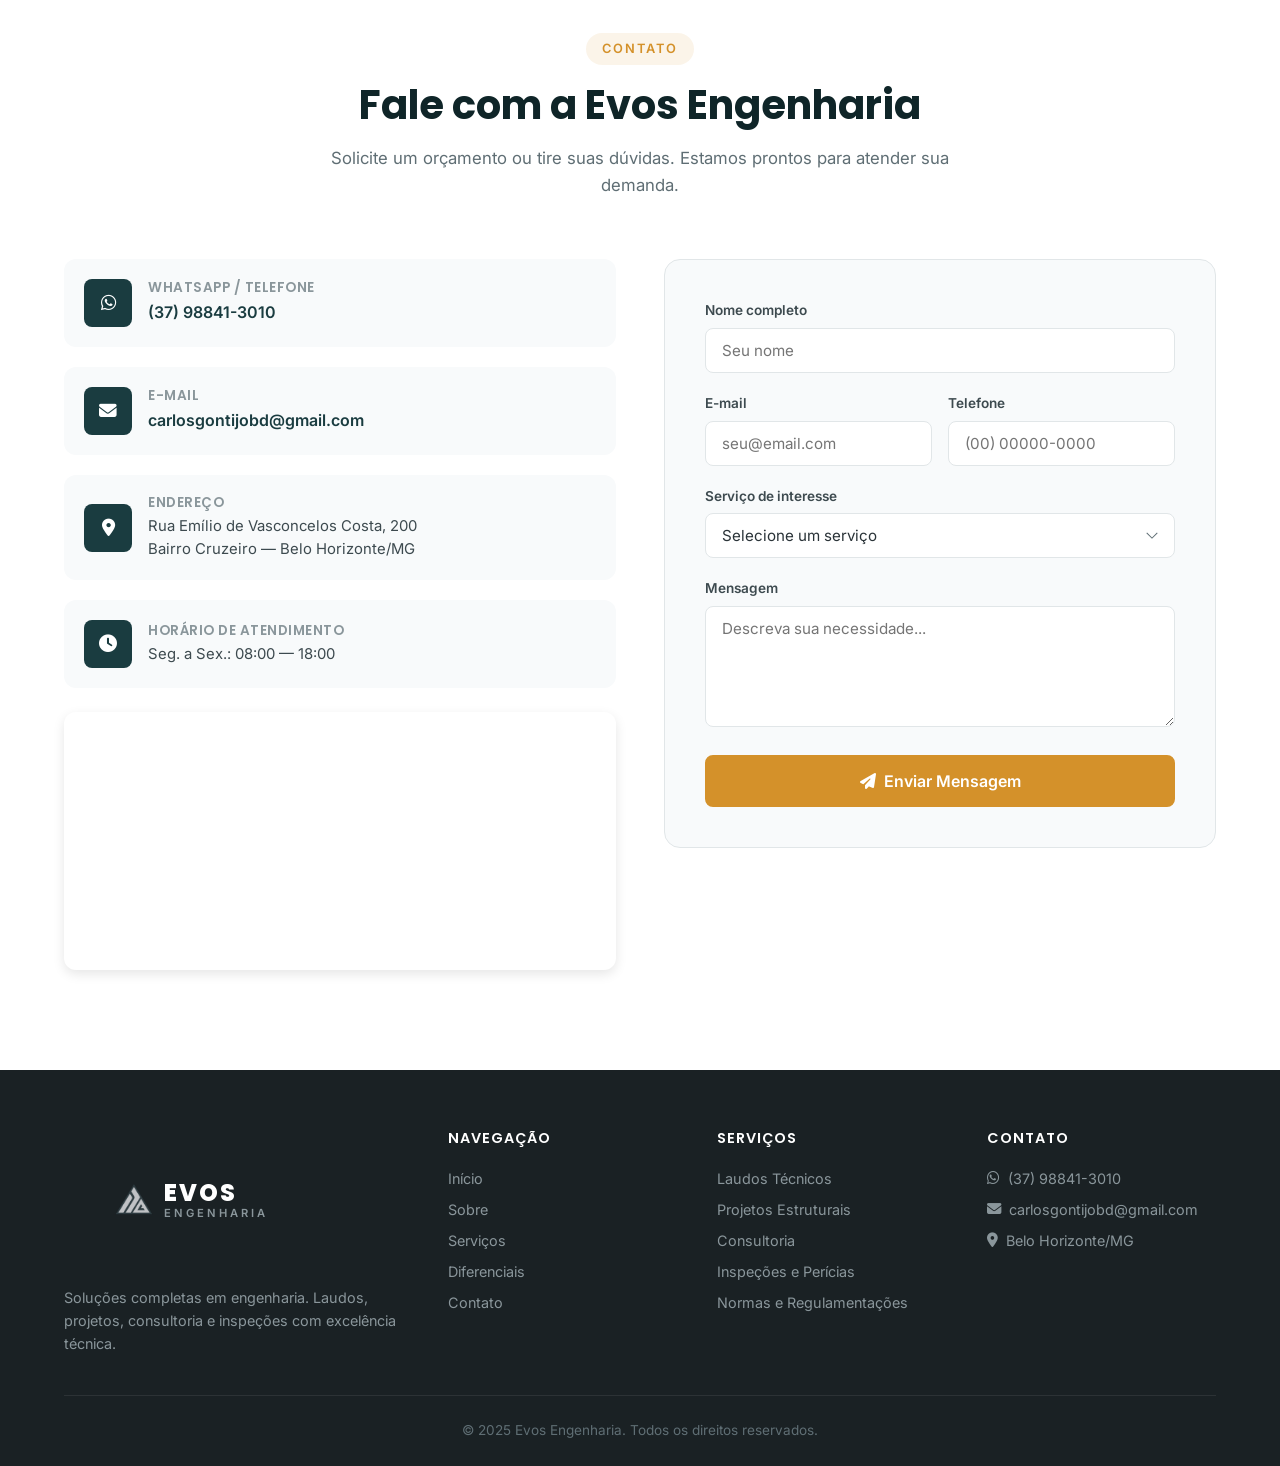
==== commit 0f2ccf1a: "Adiciona favicon com o triangulo da logo Co-Authored-By: Claude Opus 4.7 <noreply@anthropic.com>" ====
--- a/index.html
+++ b/index.html
@@ -5,6 +5,9 @@
     <meta name="viewport" content="width=device-width, initial-scale=1.0">
     <title>Evos Engenharia | Soluções em Engenharia</title>
     <meta name="description" content="Evos Engenharia - Laudos técnicos, projetos, consultoria especializada e inspeções em engenharia. Atuação em Belo Horizonte e em todo o Brasil.">
+    <link rel="icon" type="image/png" sizes="32x32" href="img/favicon-32.png">
+    <link rel="icon" type="image/png" sizes="512x512" href="img/favicon-512.png">
+    <link rel="apple-touch-icon" href="img/favicon-512.png">
     <link rel="preconnect" href="https://fonts.googleapis.com">
     <link rel="preconnect" href="https://fonts.gstatic.com" crossorigin>
     <link href="https://fonts.googleapis.com/css2?family=Inter:wght@300;400;500;600;700;800&family=Poppins:wght@600;700;800&display=swap" rel="stylesheet">
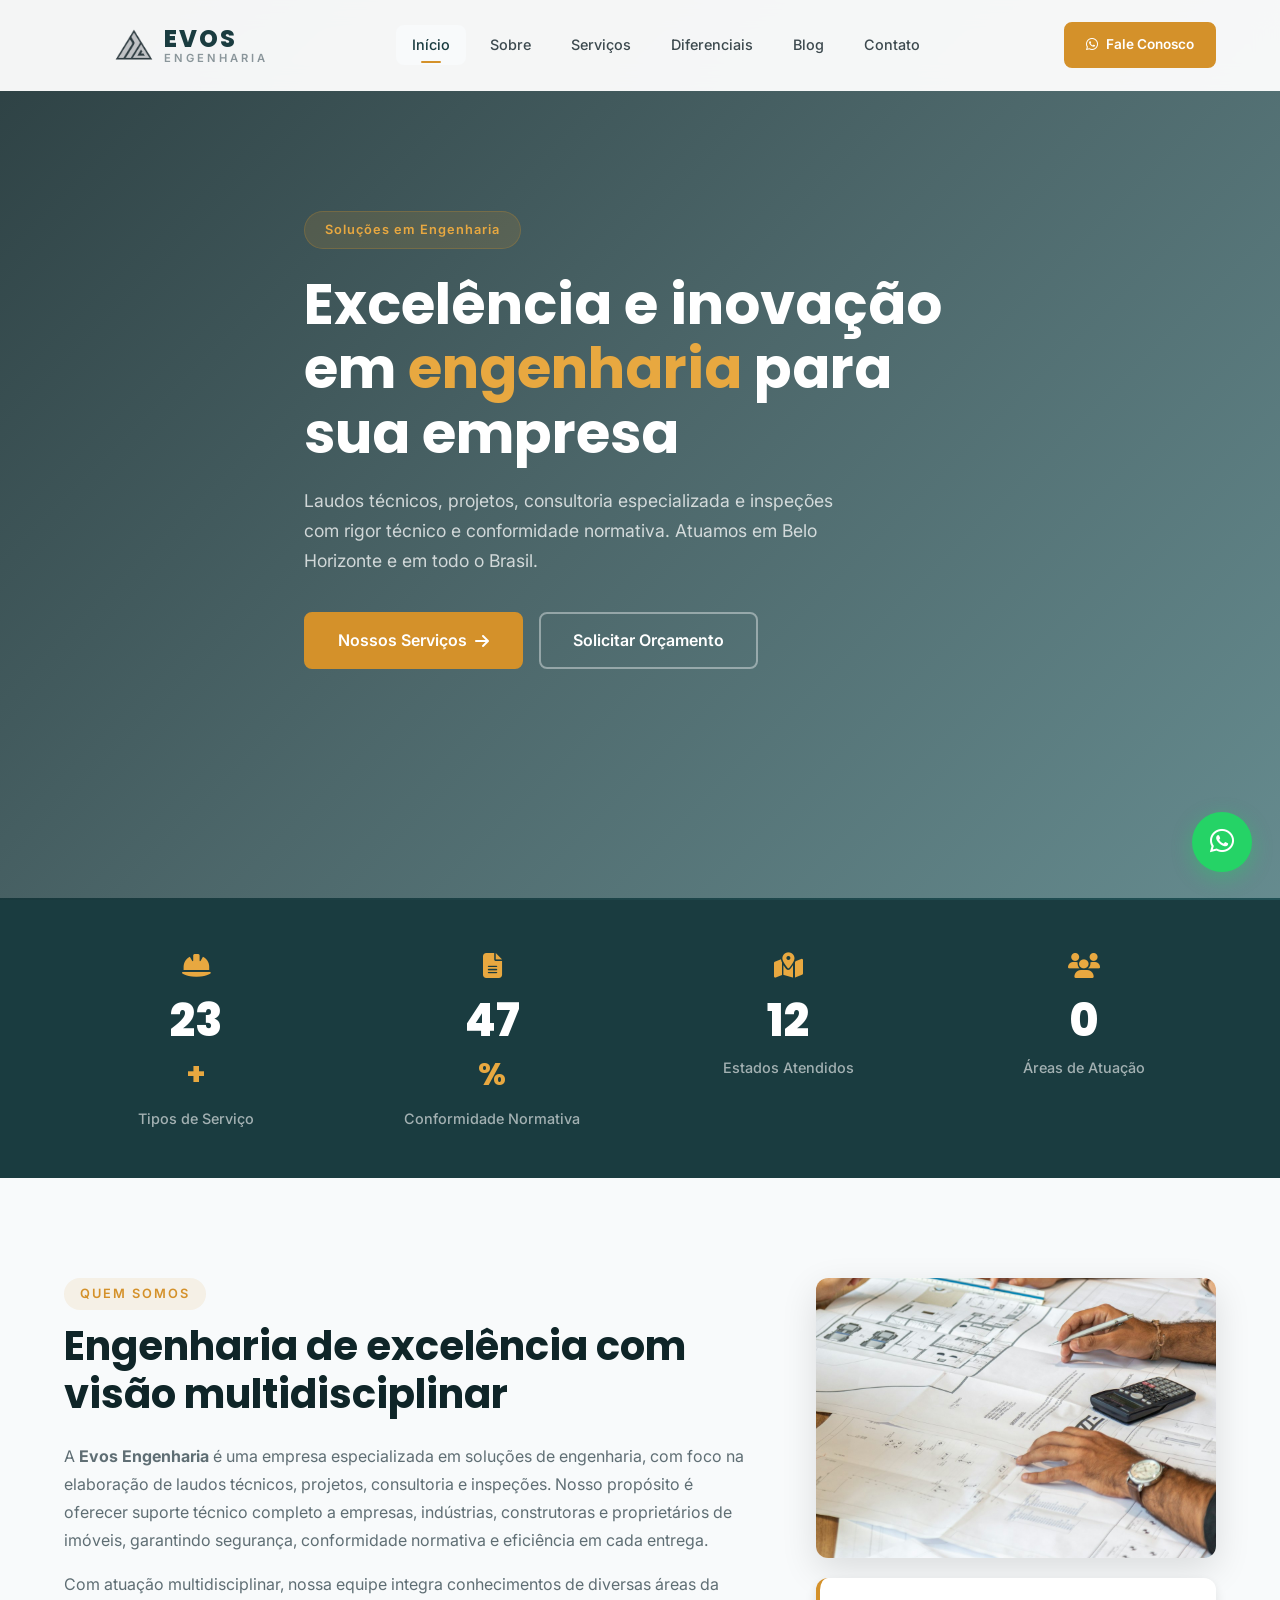
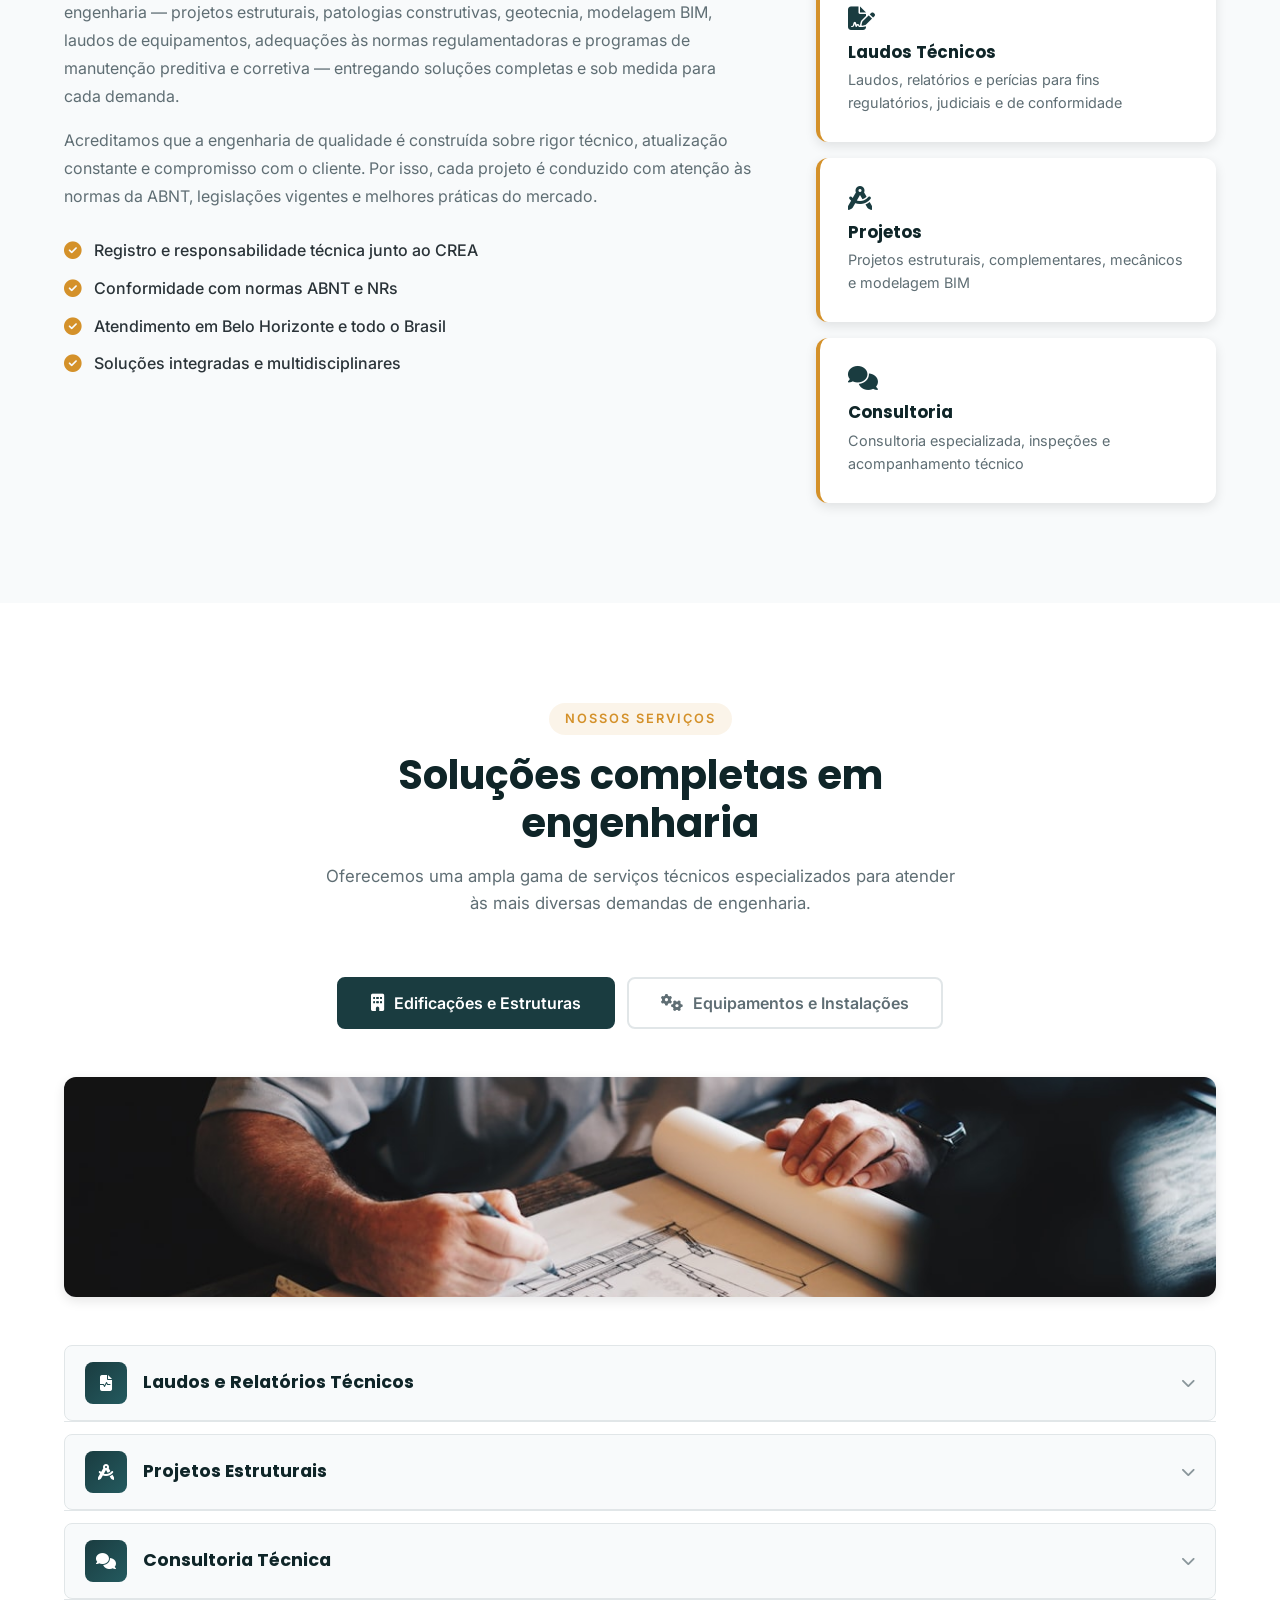
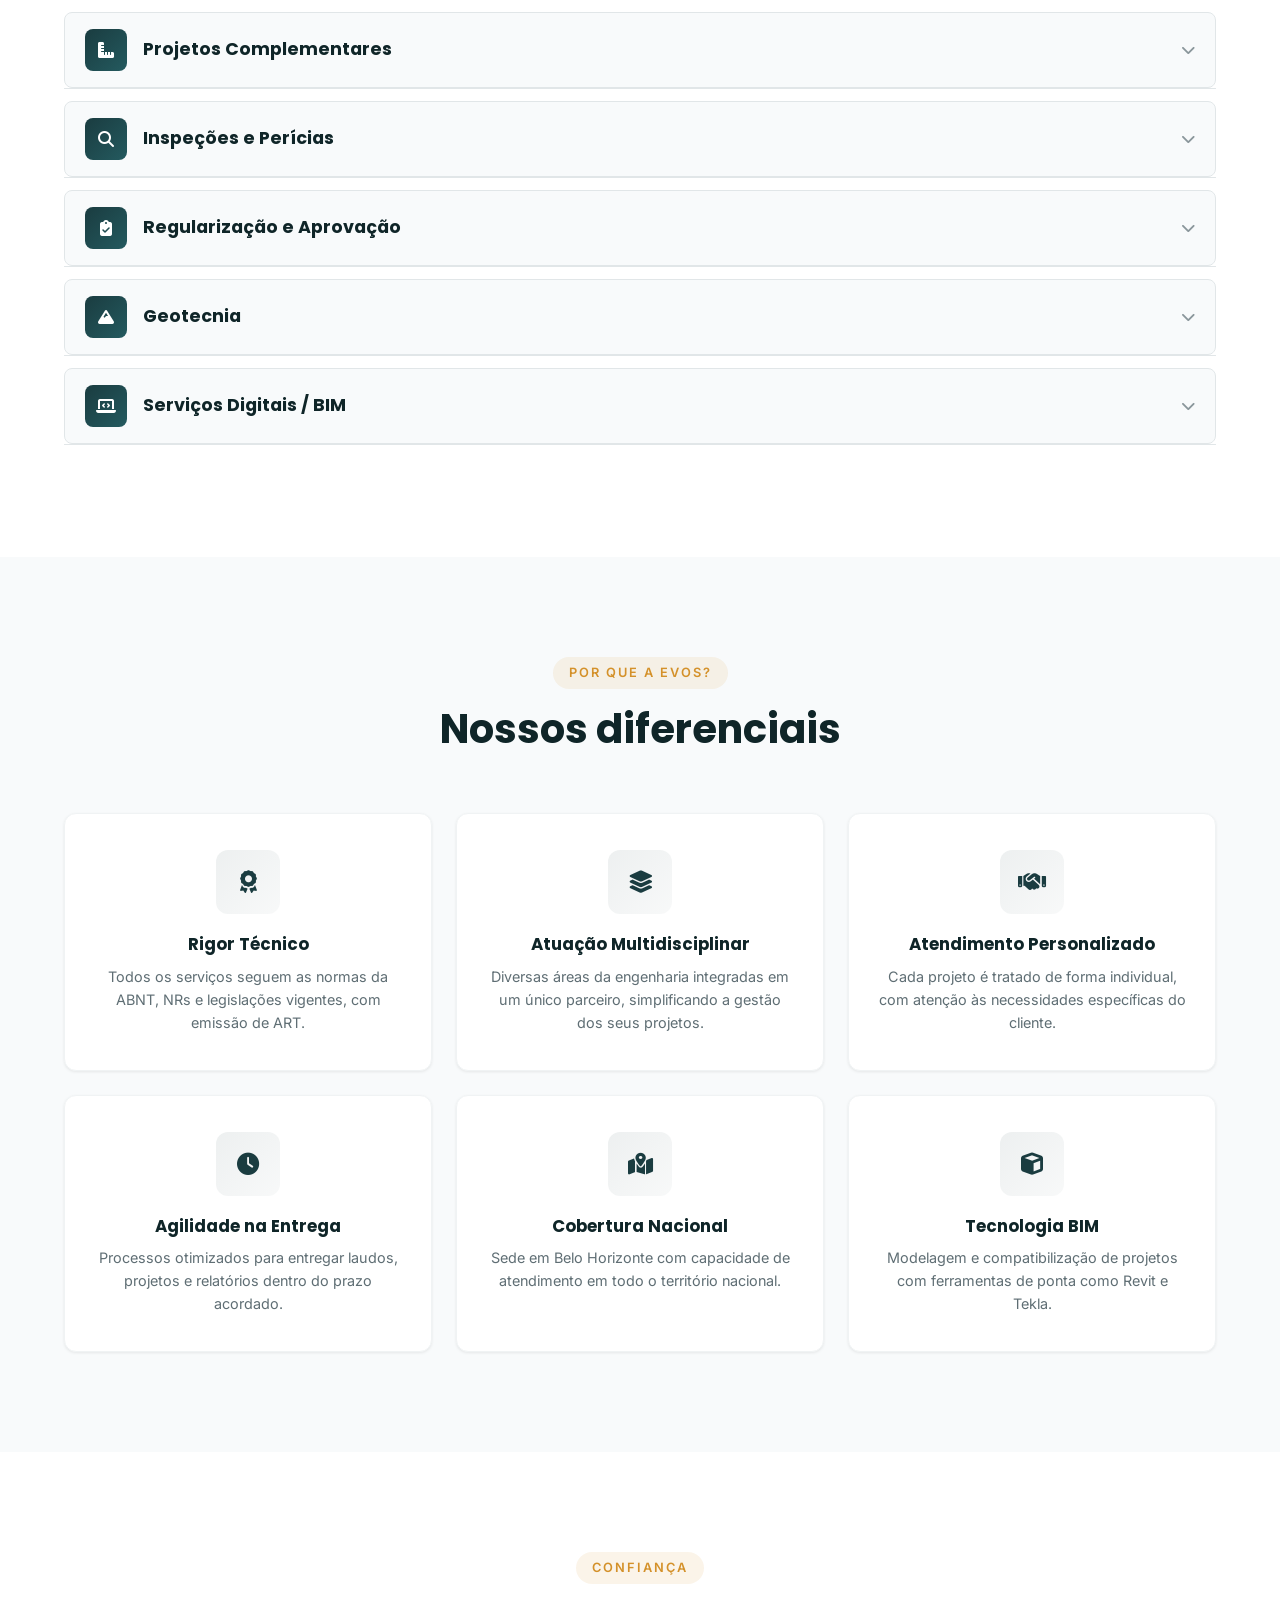
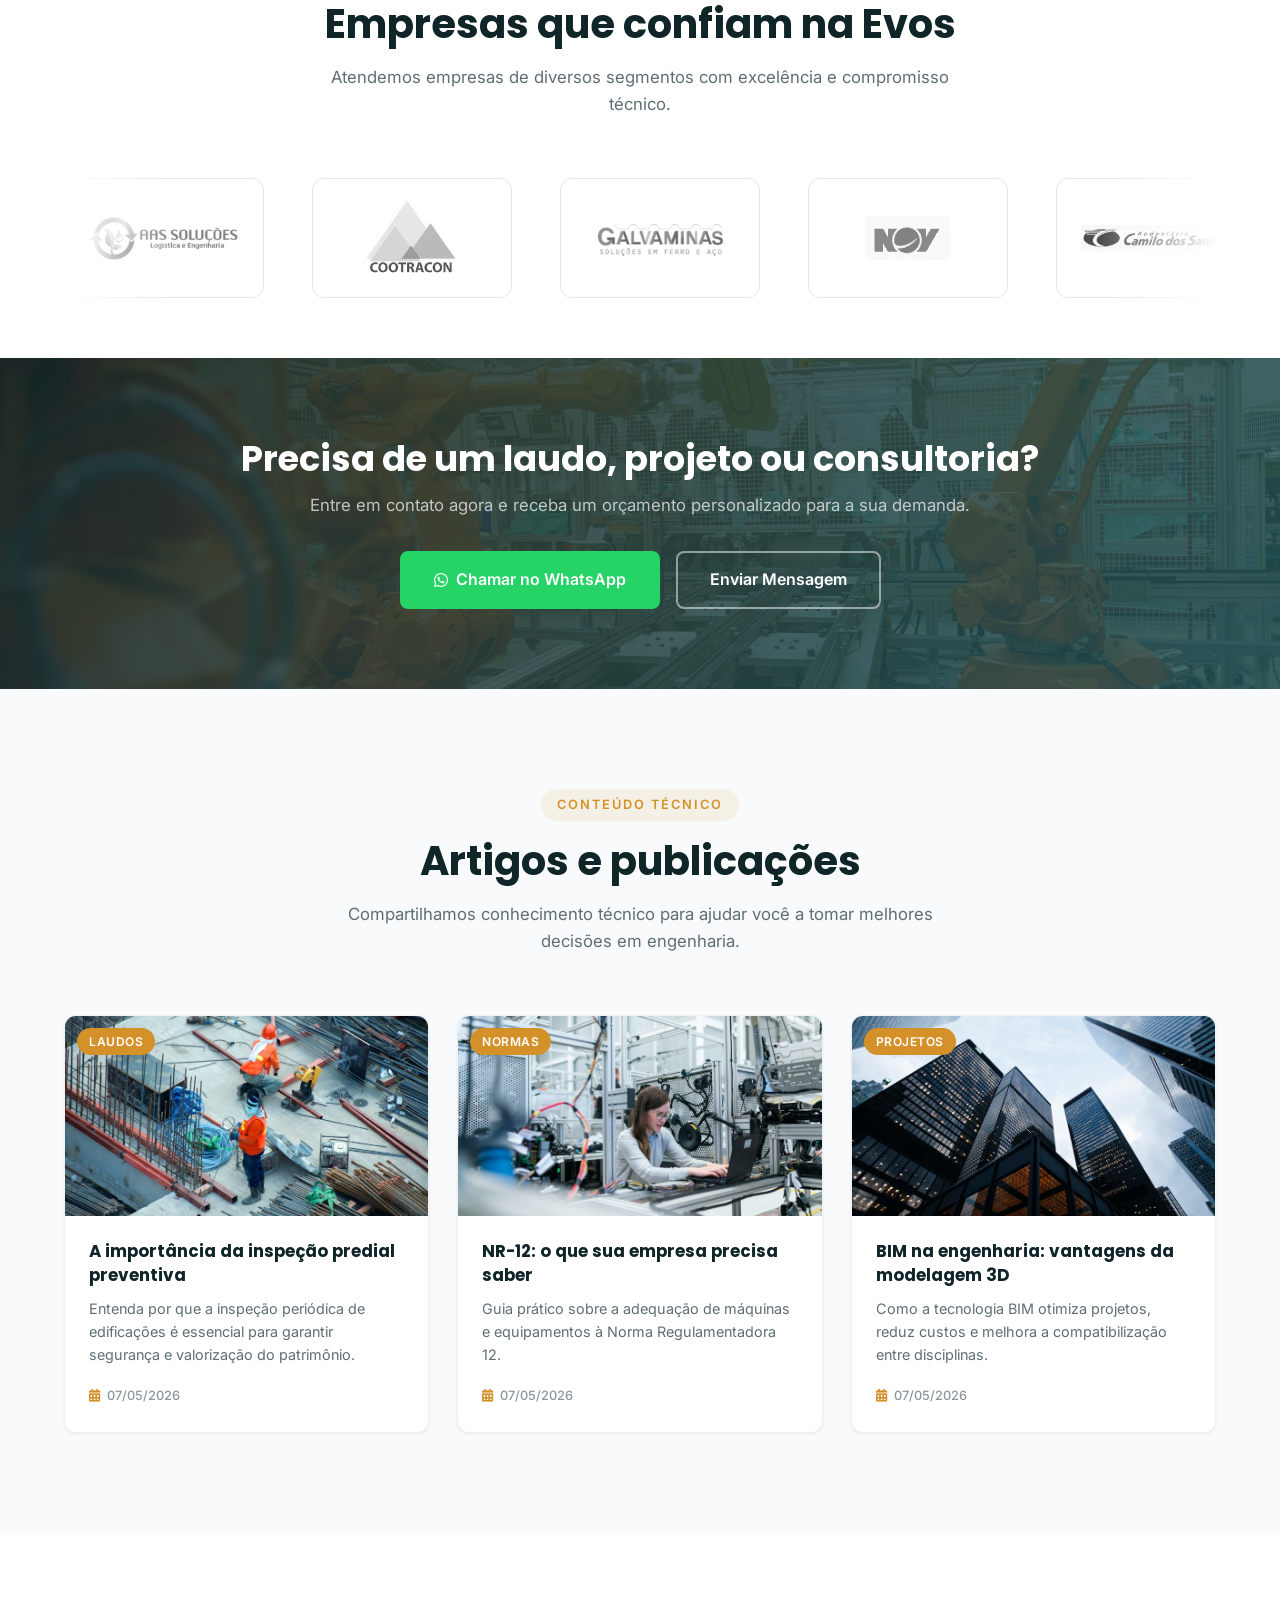
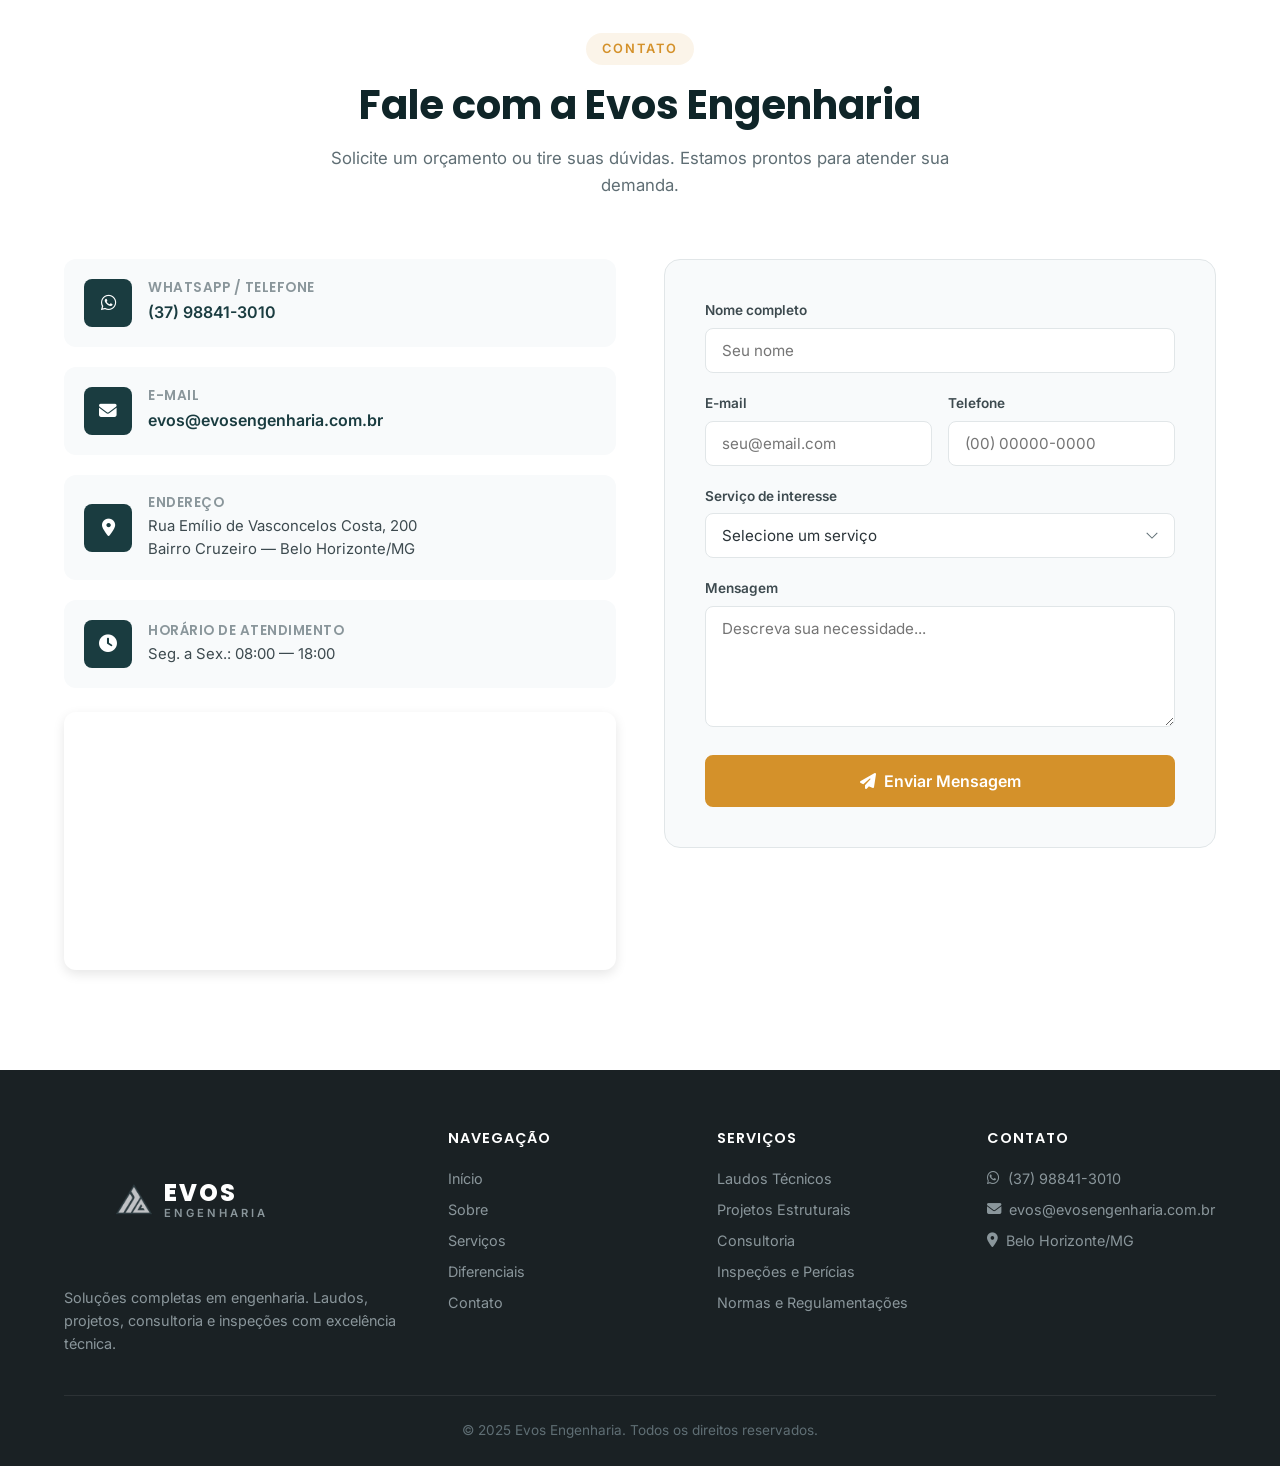
==== commit a1967502: "Atualiza email de contato para evos@evosengenharia.com.br Co-Authored-By: Claude Opus 4.7 <noreply@a" ====
--- a/index.html
+++ b/index.html
@@ -564,7 +564,7 @@
                         <div class="info-icon"><i class="fas fa-envelope"></i></div>
                         <div>
                             <h4>E-mail</h4>
-                            <a href="mailto:carlosgontijobd@gmail.com">carlosgontijobd@gmail.com</a>
+                            <a href="mailto:evos@evosengenharia.com.br">evos@evosengenharia.com.br</a>
                         </div>
                     </div>
                     <div class="info-card">
@@ -680,7 +680,7 @@
                 <div class="footer-links">
                     <h4>Contato</h4>
                     <a href="https://wa.me/5537988413010"><i class="fab fa-whatsapp"></i> (37) 98841-3010</a>
-                    <a href="mailto:carlosgontijobd@gmail.com"><i class="fas fa-envelope"></i> carlosgontijobd@gmail.com</a>
+                    <a href="mailto:evos@evosengenharia.com.br"><i class="fas fa-envelope"></i> evos@evosengenharia.com.br</a>
                     <a href="#contato"><i class="fas fa-map-marker-alt"></i> Belo Horizonte/MG</a>
                 </div>
             </div>
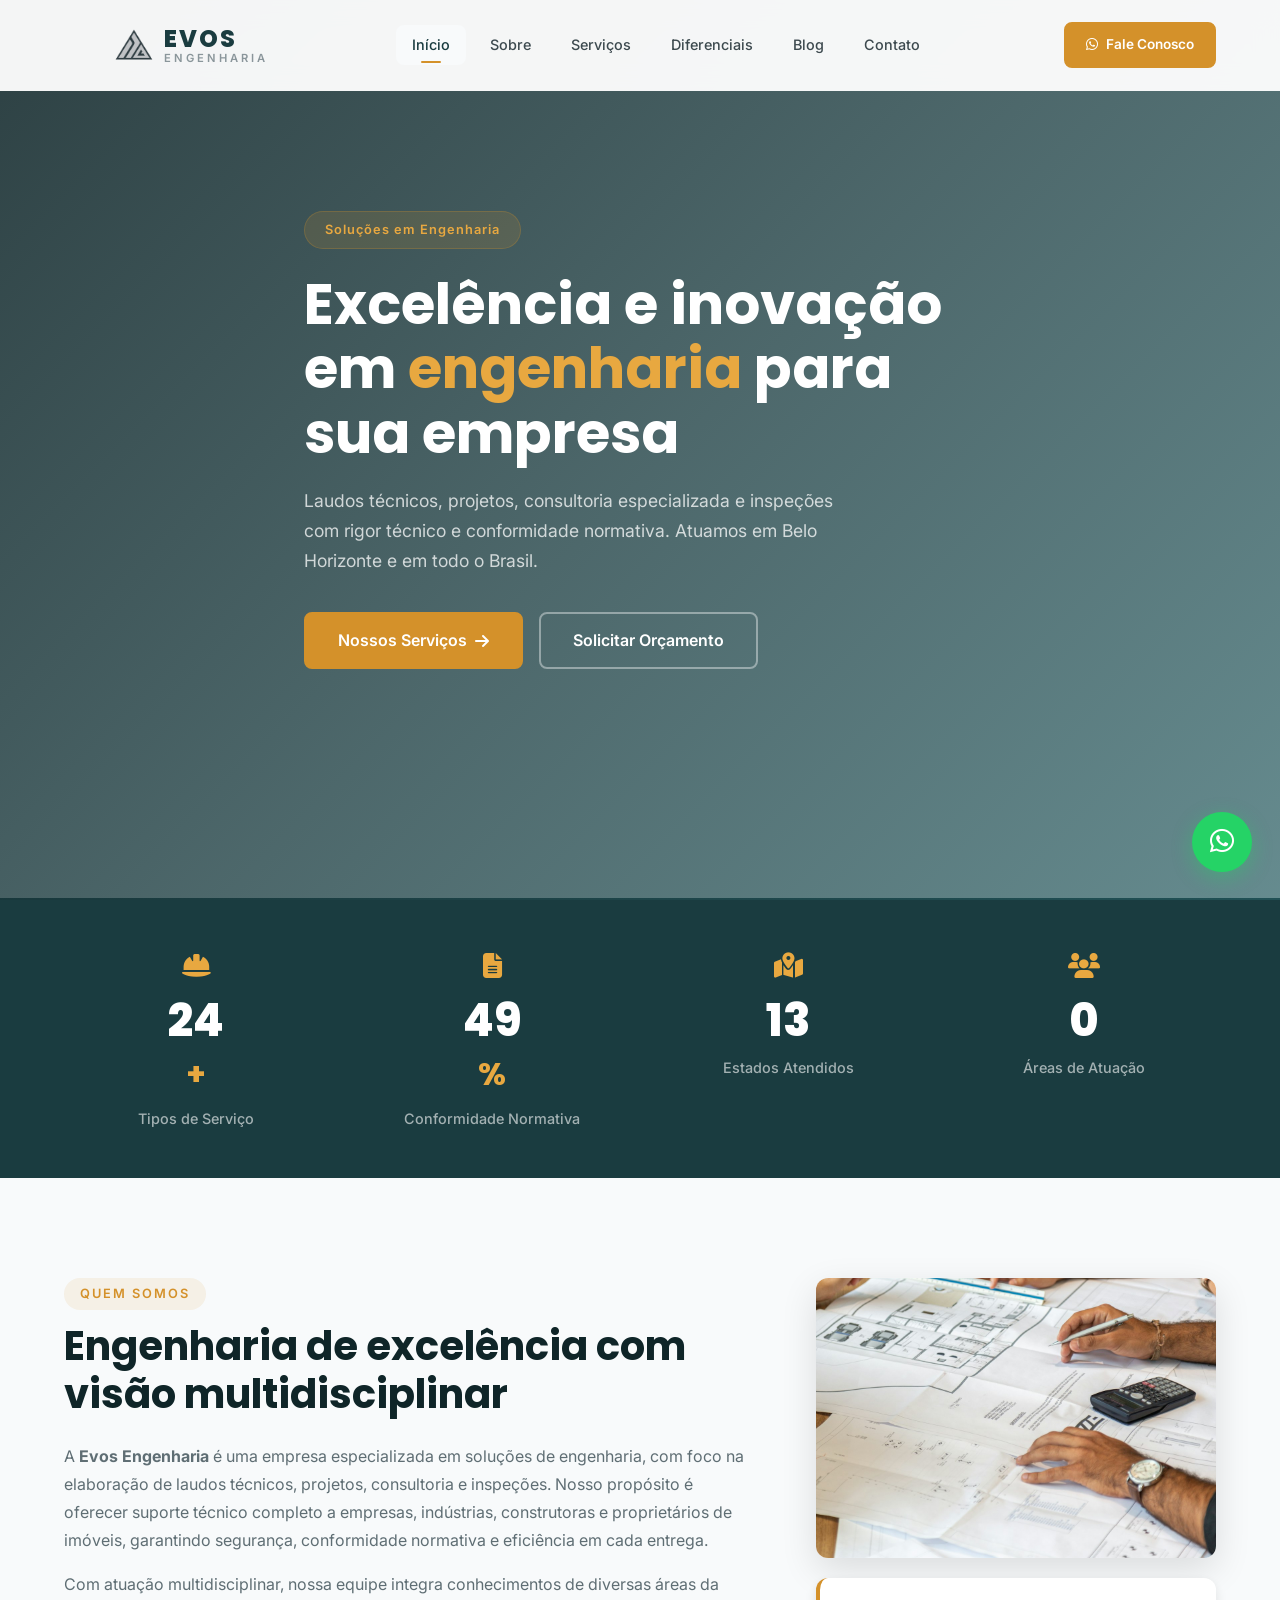
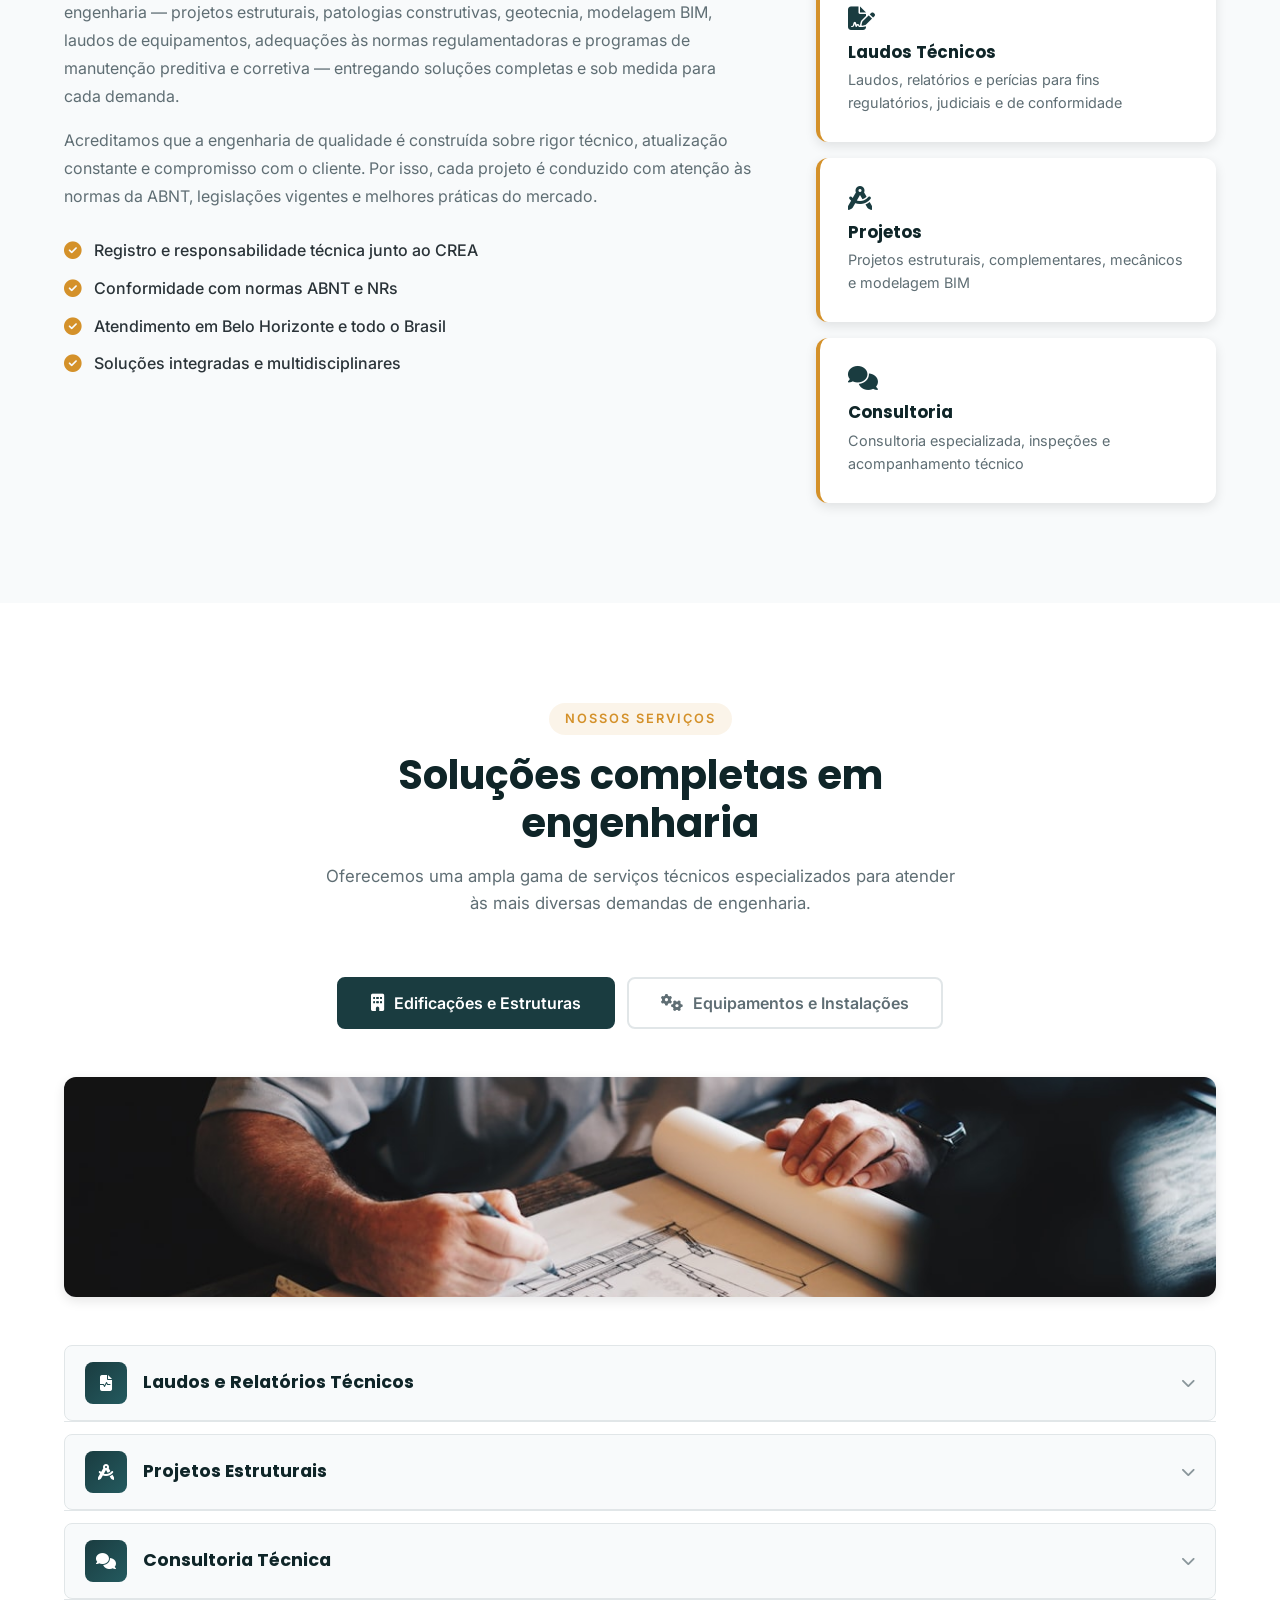
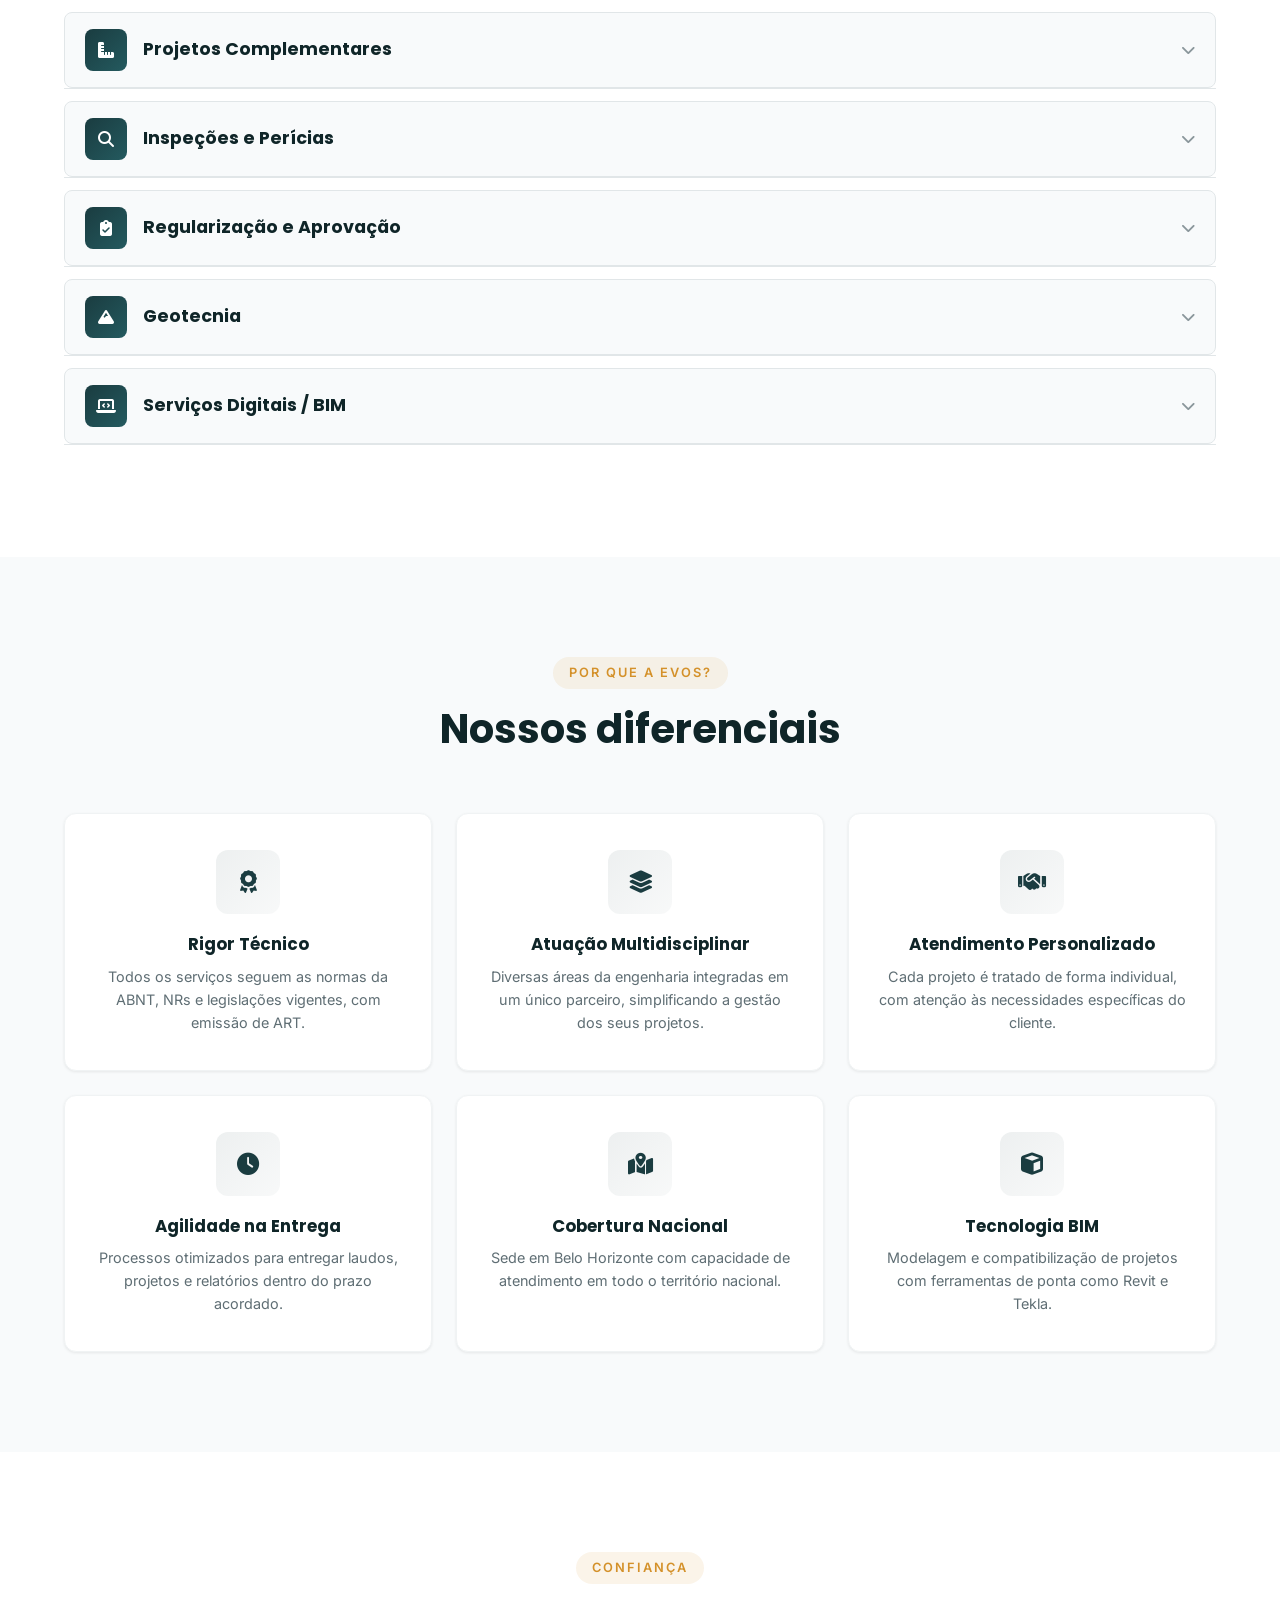
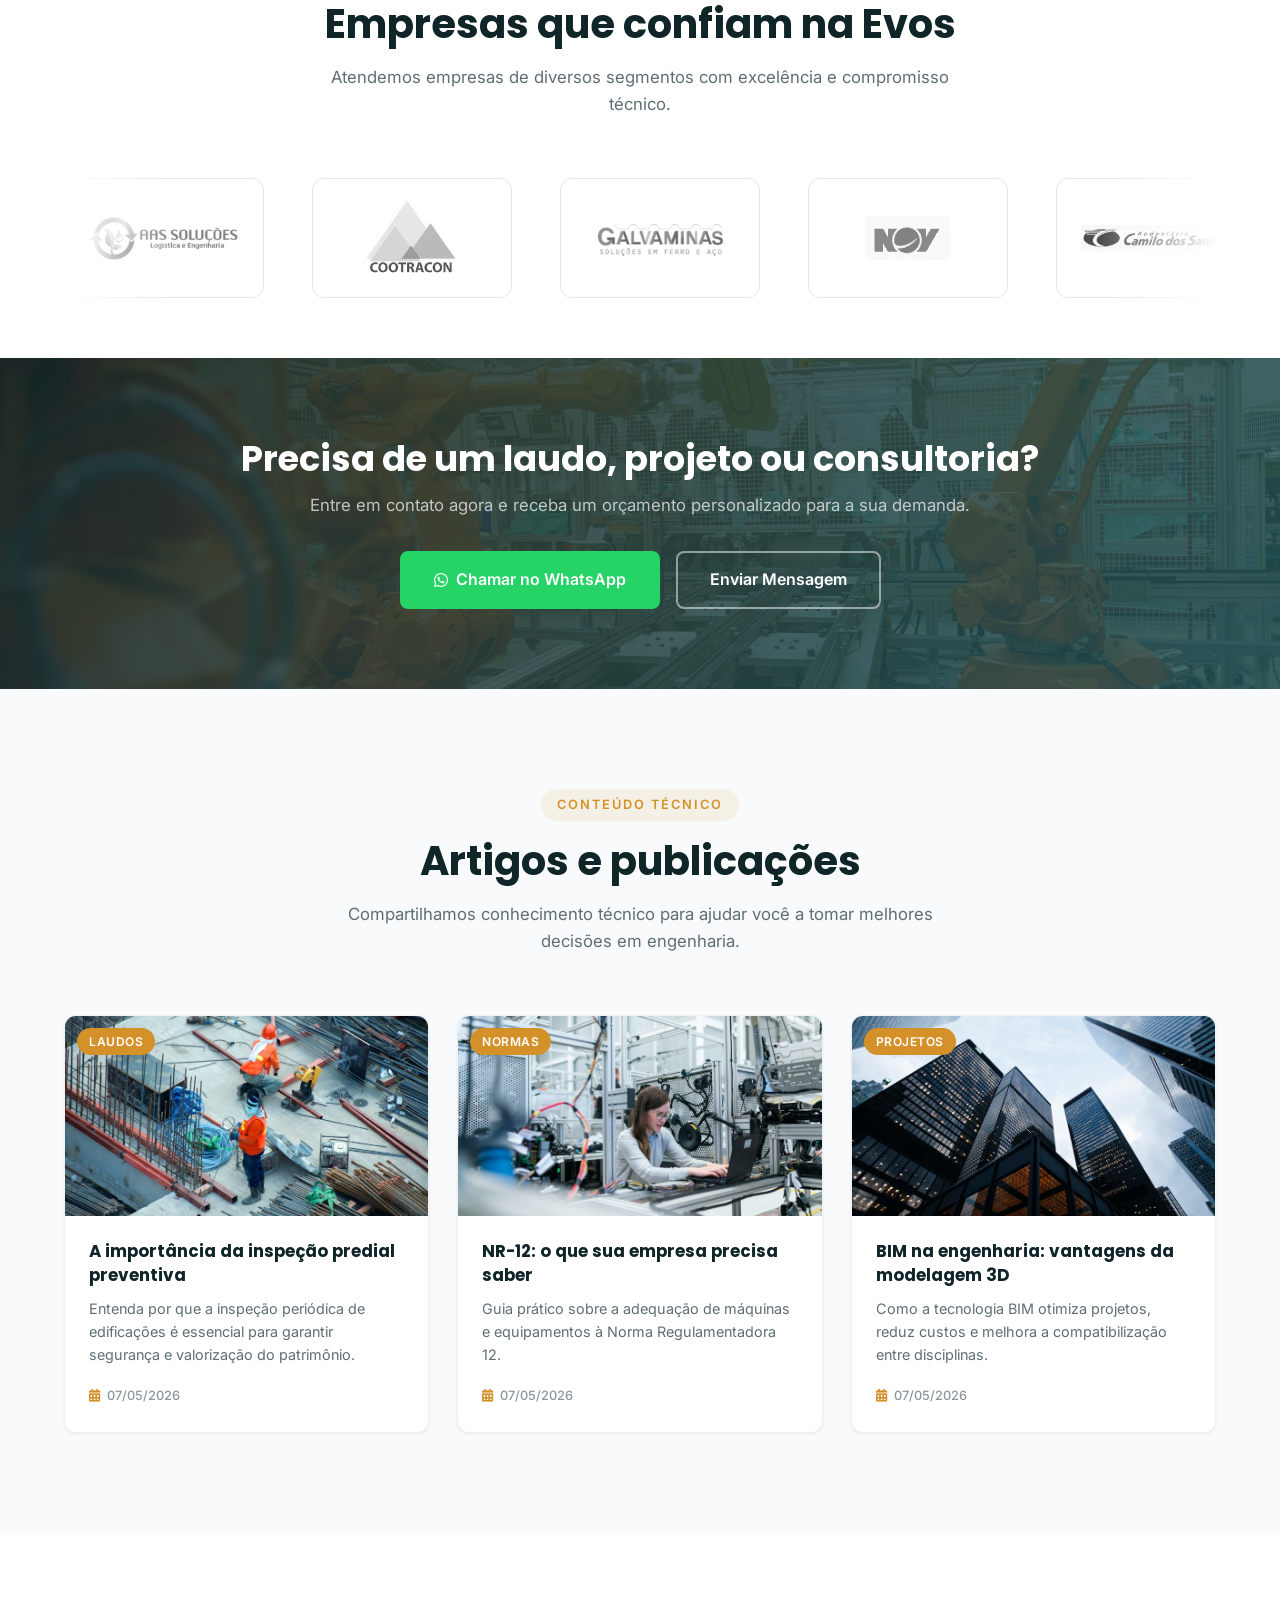
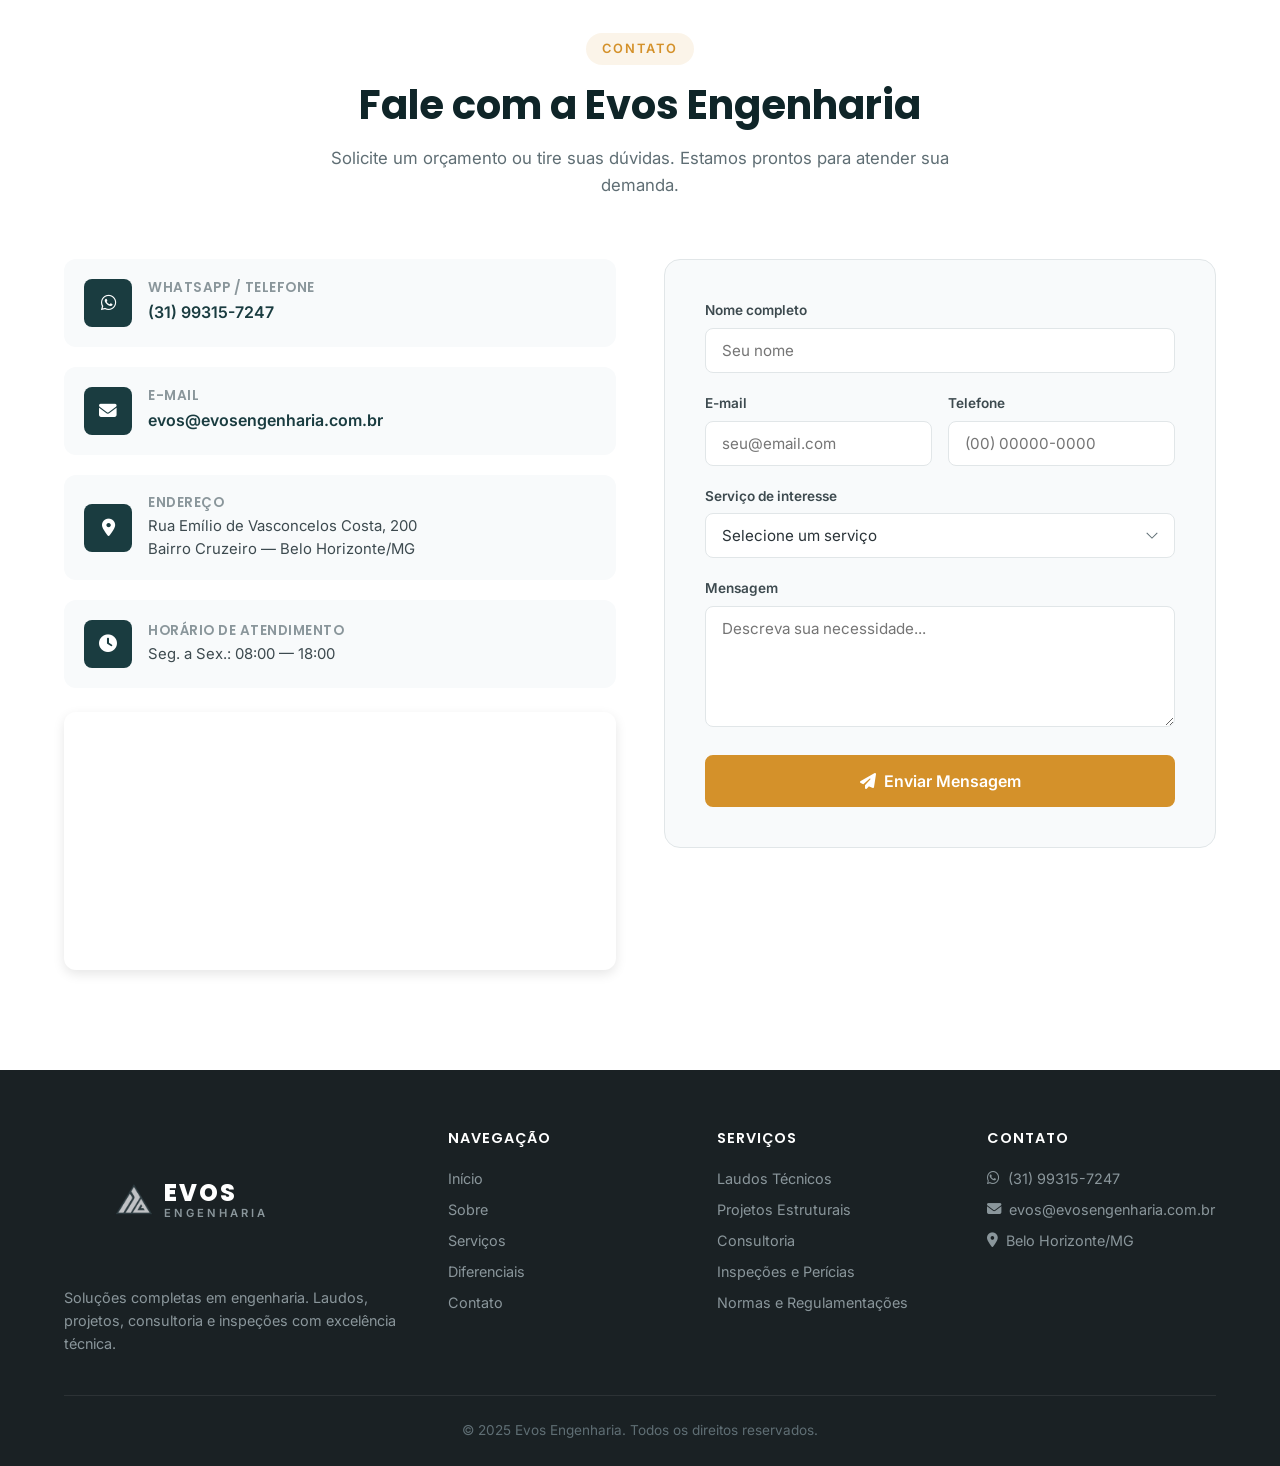
==== commit f26cadcb: "Atualiza telefone/WhatsApp para (31) 99315-7247 Co-Authored-By: Claude Opus 4.8 <noreply@anthropic.c" ====
--- a/index.html
+++ b/index.html
@@ -34,7 +34,7 @@
                 <a href="#blog" class="nav-link">Blog</a>
                 <a href="#contato" class="nav-link">Contato</a>
             </nav>
-            <a href="https://wa.me/5537988413010" target="_blank" class="btn btn-header">
+            <a href="https://wa.me/5531993157247" target="_blank" class="btn btn-header">
                 <i class="fab fa-whatsapp"></i> Fale Conosco
             </a>
             <button class="menu-toggle" id="menuToggle" aria-label="Abrir menu">
@@ -486,7 +486,7 @@
                 <h2>Precisa de um laudo, projeto ou consultoria?</h2>
                 <p>Entre em contato agora e receba um orçamento personalizado para a sua demanda.</p>
                 <div class="cta-buttons">
-                    <a href="https://wa.me/5537988413010" target="_blank" class="btn btn-whatsapp btn-lg">
+                    <a href="https://wa.me/5531993157247" target="_blank" class="btn btn-whatsapp btn-lg">
                         <i class="fab fa-whatsapp"></i> Chamar no WhatsApp
                     </a>
                     <a href="#contato" class="btn btn-outline-light btn-lg">
@@ -557,7 +557,7 @@
                         <div class="info-icon"><i class="fab fa-whatsapp"></i></div>
                         <div>
                             <h4>WhatsApp / Telefone</h4>
-                            <a href="https://wa.me/5537988413010">(37) 98841-3010</a>
+                            <a href="https://wa.me/5531993157247">(31) 99315-7247</a>
                         </div>
                     </div>
                     <div class="info-card">
@@ -679,7 +679,7 @@
                 </div>
                 <div class="footer-links">
                     <h4>Contato</h4>
-                    <a href="https://wa.me/5537988413010"><i class="fab fa-whatsapp"></i> (37) 98841-3010</a>
+                    <a href="https://wa.me/5531993157247"><i class="fab fa-whatsapp"></i> (31) 99315-7247</a>
                     <a href="mailto:evos@evosengenharia.com.br"><i class="fas fa-envelope"></i> evos@evosengenharia.com.br</a>
                     <a href="#contato"><i class="fas fa-map-marker-alt"></i> Belo Horizonte/MG</a>
                 </div>
@@ -691,7 +691,7 @@
     </footer>
 
     <!-- Botão WhatsApp flutuante -->
-    <a href="https://wa.me/5537988413010" target="_blank" class="whatsapp-float" aria-label="Fale conosco pelo WhatsApp">
+    <a href="https://wa.me/5531993157247" target="_blank" class="whatsapp-float" aria-label="Fale conosco pelo WhatsApp">
         <i class="fab fa-whatsapp"></i>
     </a>
 
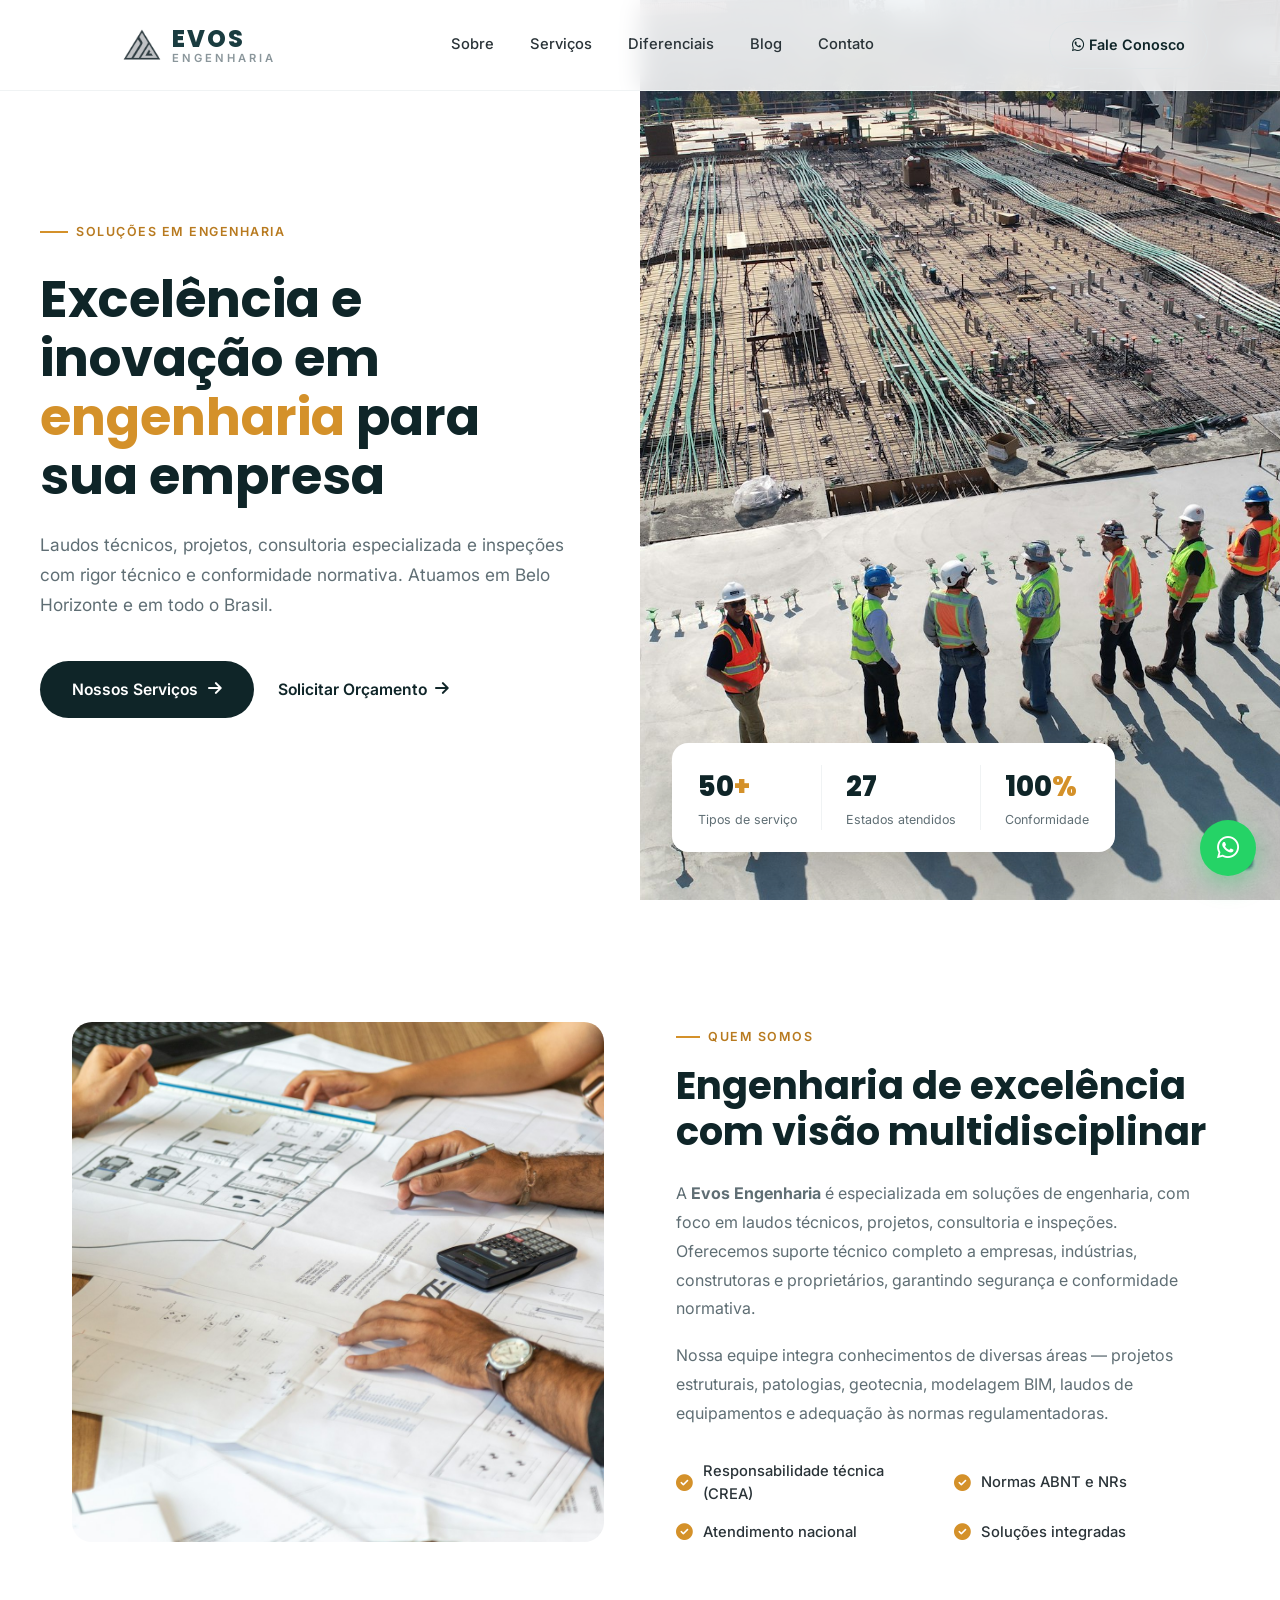
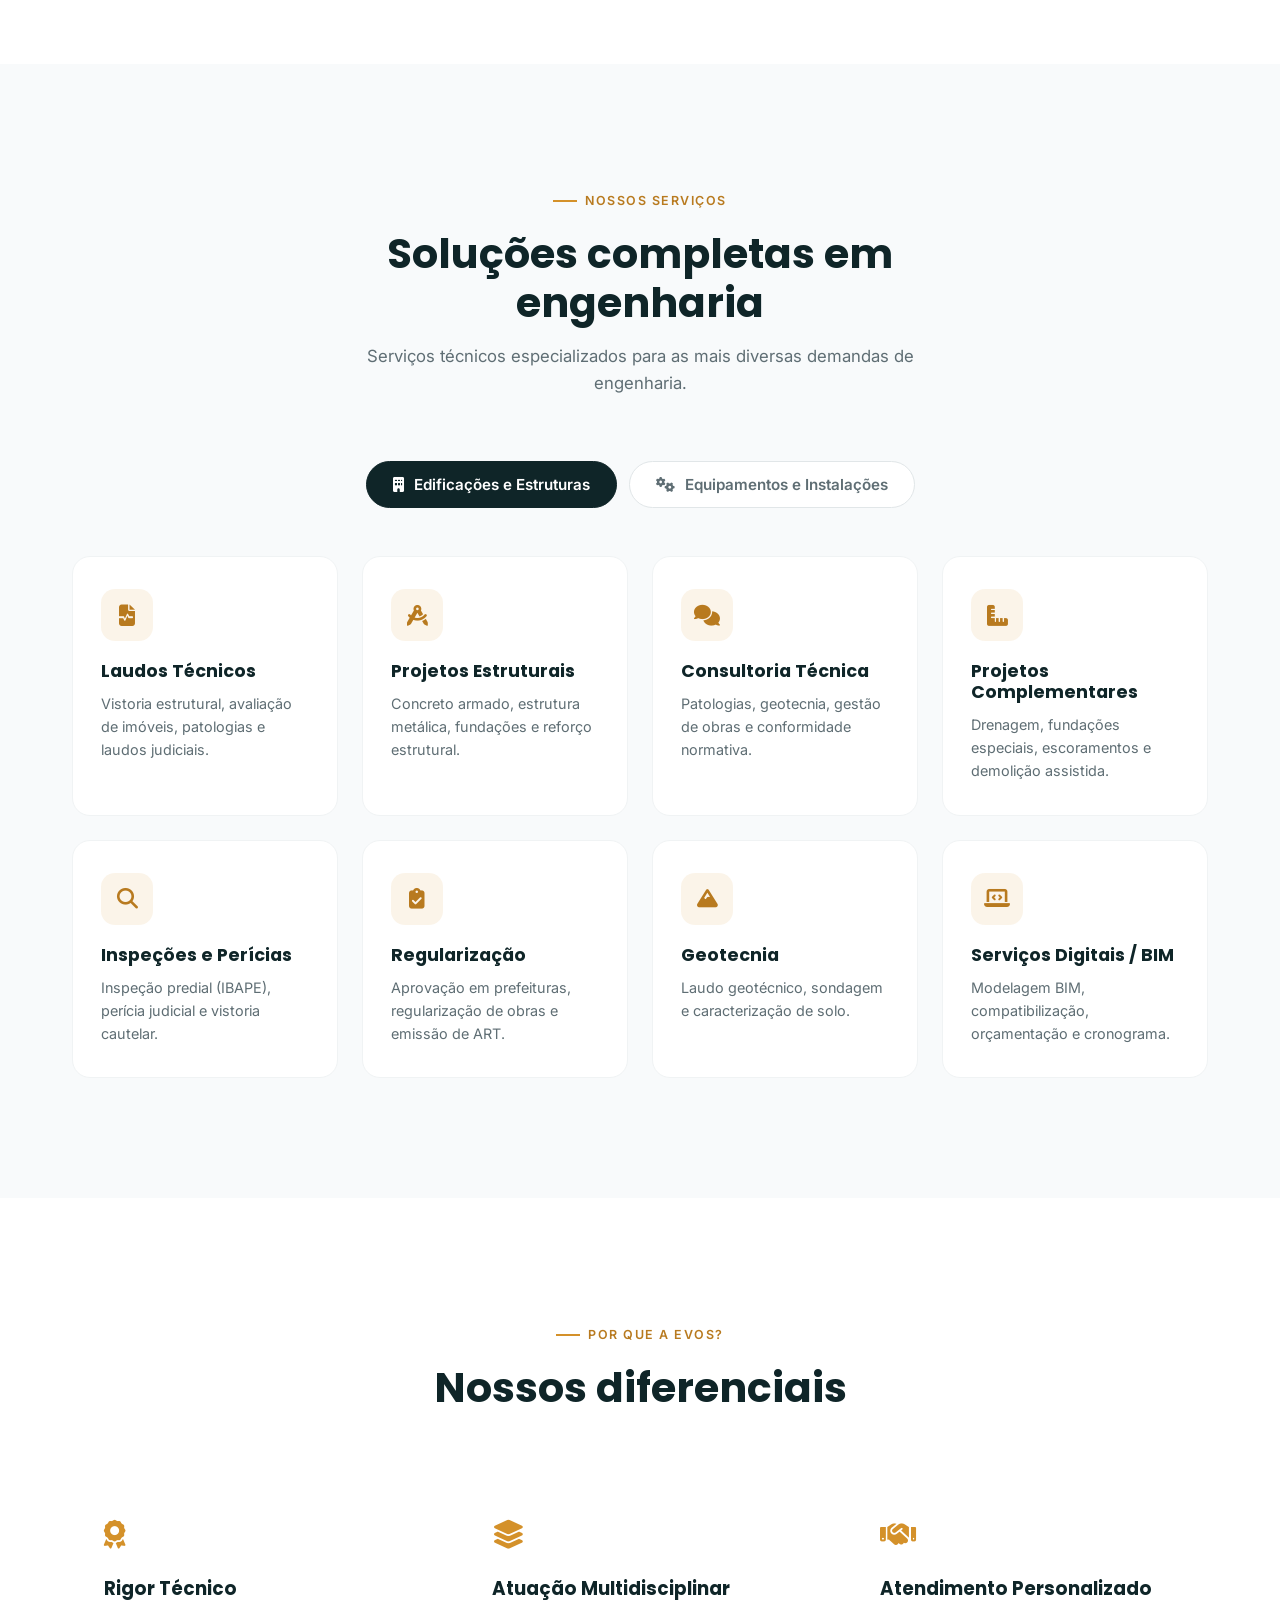
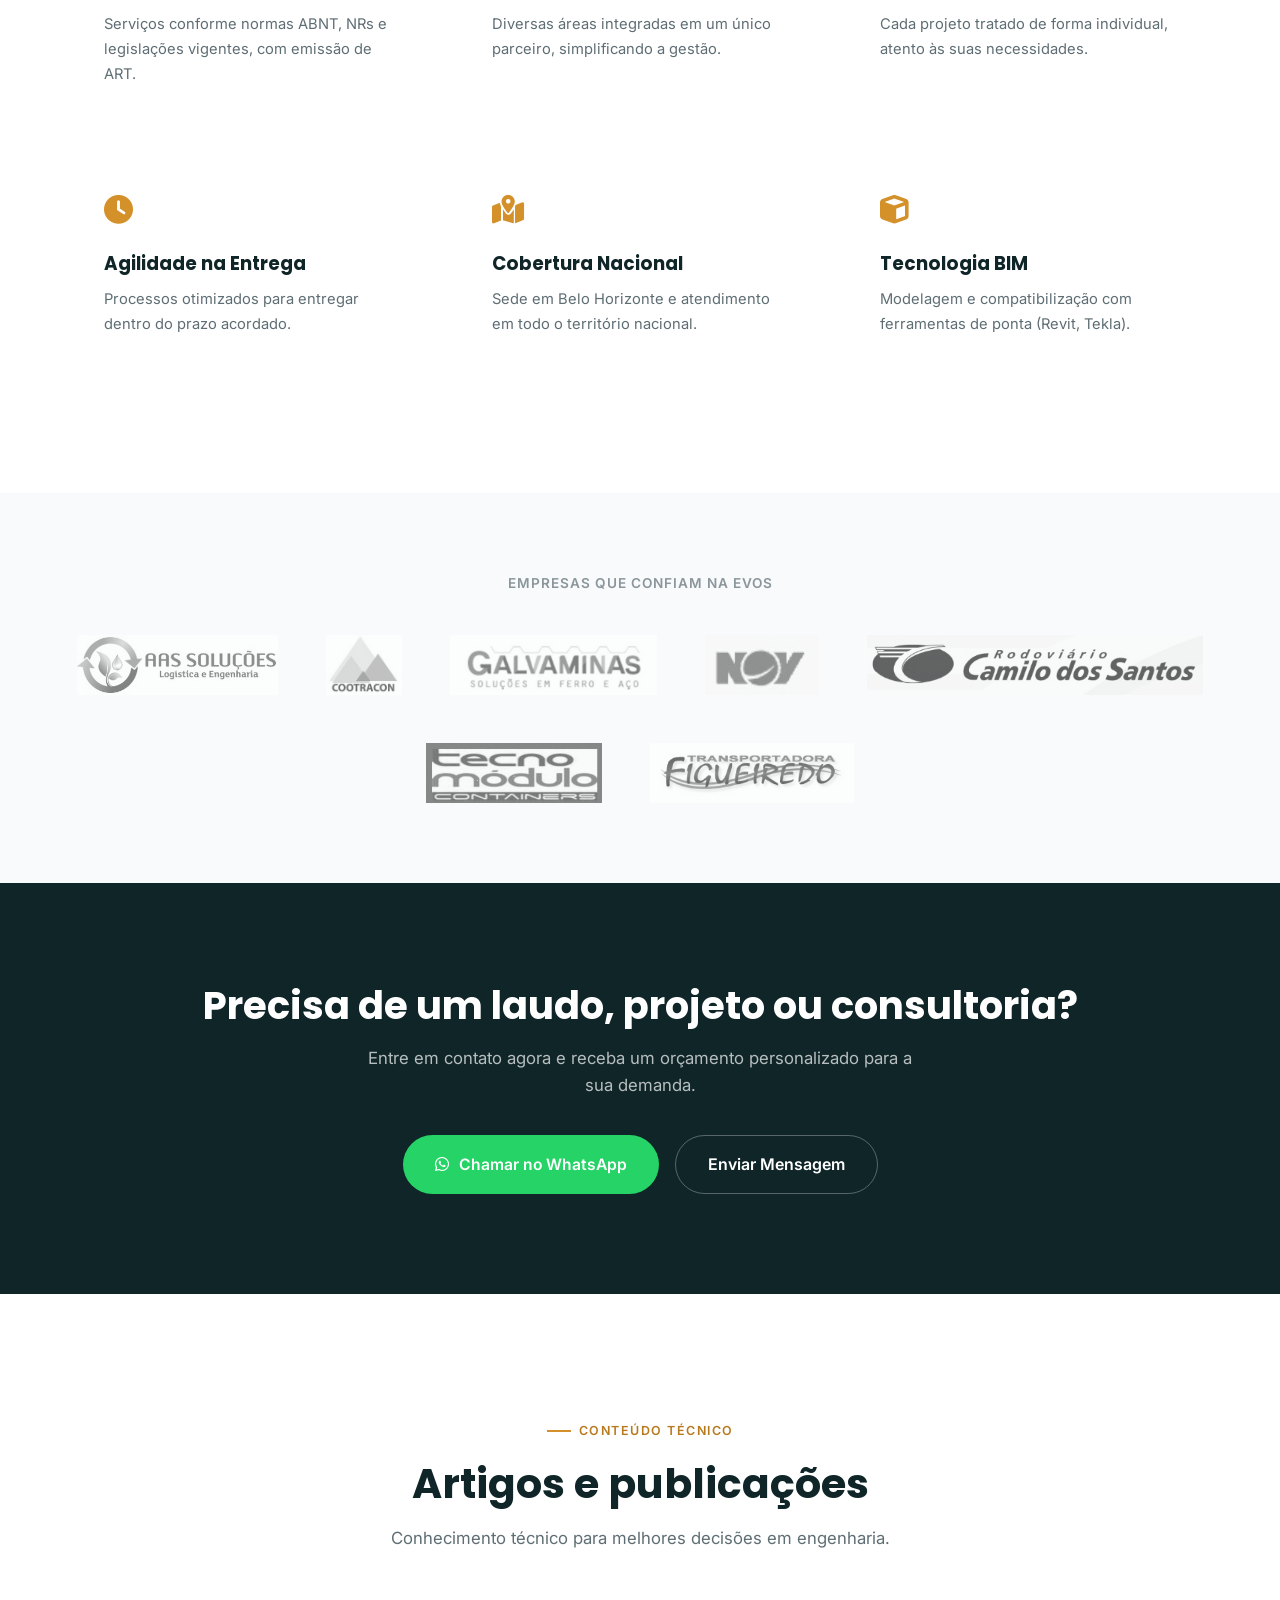
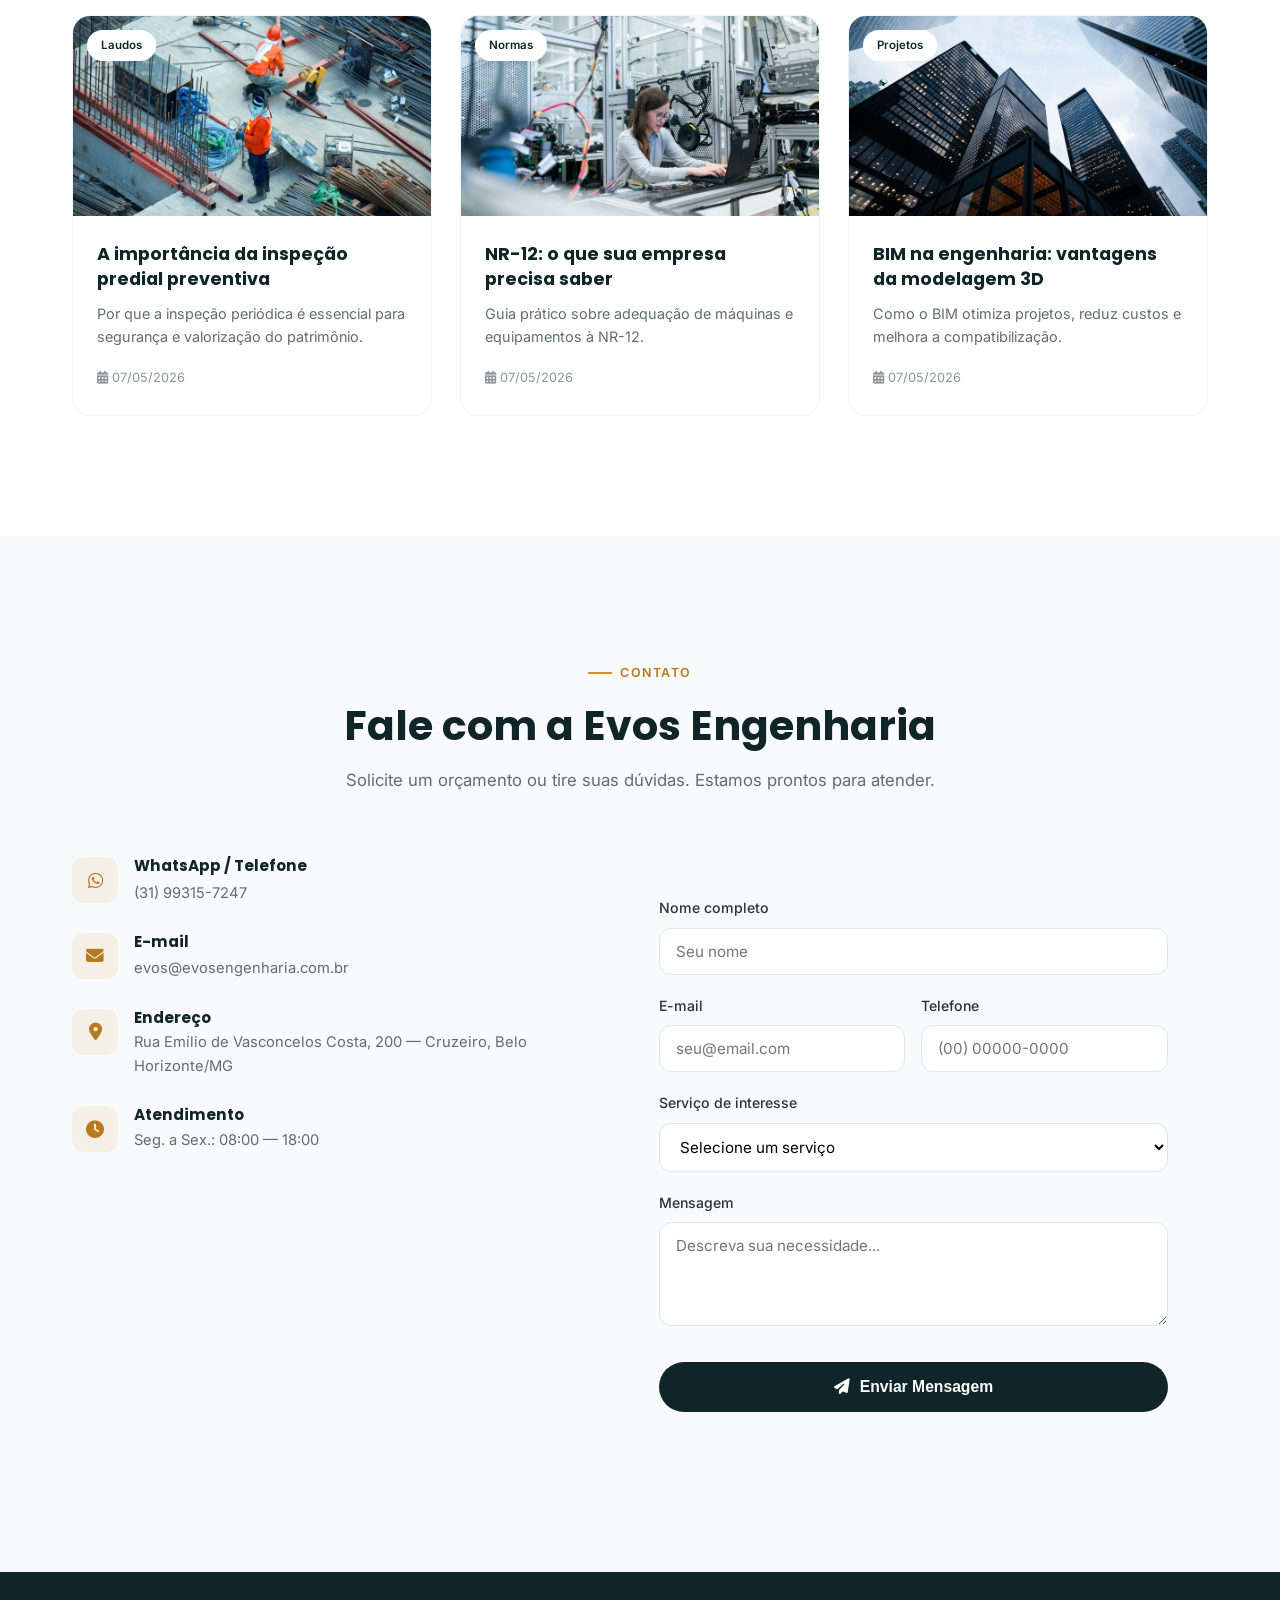
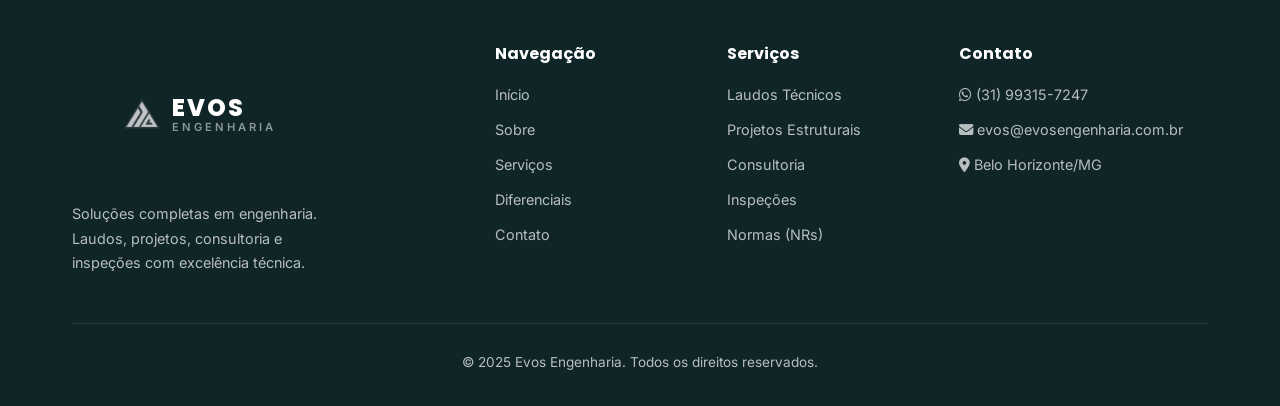
==== commit 31d2c50f: "Redesenha site no estilo clean (single-file) Novo index.html minimalista: fundo branco, hero split (" ====
--- a/index.html
+++ b/index.html
@@ -10,15 +10,257 @@
     <link rel="apple-touch-icon" href="img/favicon-512.png">
     <link rel="preconnect" href="https://fonts.googleapis.com">
     <link rel="preconnect" href="https://fonts.gstatic.com" crossorigin>
-    <link href="https://fonts.googleapis.com/css2?family=Inter:wght@300;400;500;600;700;800&family=Poppins:wght@600;700;800&display=swap" rel="stylesheet">
+    <link href="https://fonts.googleapis.com/css2?family=Inter:wght@300;400;500;600;700&family=Poppins:wght@600;700;800&display=swap" rel="stylesheet">
     <link rel="stylesheet" href="https://cdnjs.cloudflare.com/ajax/libs/font-awesome/6.5.1/css/all.min.css">
-    <link rel="stylesheet" href="styles.css">
+    <style>
+        :root {
+            --primary: #1a3c40;
+            --primary-dark: #0f2528;
+            --accent: #d4912a;
+            --accent-dark: #b87a1f;
+            --white: #ffffff;
+            --gray-50: #f8fafb;
+            --gray-100: #f0f3f4;
+            --gray-200: #e1e6e8;
+            --gray-400: #8a969b;
+            --gray-500: #5f6e74;
+            --gray-700: #2a3338;
+        }
+        *,*::before,*::after { margin:0; padding:0; box-sizing:border-box; }
+        html { scroll-behavior:smooth; scroll-padding-top:90px; }
+        body {
+            font-family:'Inter',-apple-system,sans-serif;
+            color:var(--gray-700);
+            background:var(--white);
+            line-height:1.6;
+            -webkit-font-smoothing:antialiased;
+        }
+        h1,h2,h3,h4 { font-family:'Poppins','Inter',sans-serif; line-height:1.2; color:var(--primary-dark); }
+        img { max-width:100%; display:block; }
+        a { text-decoration:none; color:inherit; }
+        .container { max-width:1200px; margin:0 auto; padding:0 32px; }
+
+        /* Section base — bastante respiro */
+        .section { padding:120px 0; }
+        .section-head { max-width:640px; margin:0 auto 64px; text-align:center; }
+        .eyebrow {
+            display:inline-flex; align-items:center; gap:8px;
+            font-size:0.78rem; font-weight:600; letter-spacing:1.5px; text-transform:uppercase;
+            color:var(--accent-dark); margin-bottom:18px;
+        }
+        .eyebrow::before { content:""; width:24px; height:2px; background:var(--accent); }
+        .section-title { font-size:clamp(1.9rem,3.2vw,2.6rem); font-weight:700; margin-bottom:16px; }
+        .section-desc { font-size:1.05rem; color:var(--gray-500); }
+
+        /* Header */
+        .header {
+            position:fixed; top:0; left:0; right:0; z-index:100;
+            background:rgba(255,255,255,0.85);
+            backdrop-filter:blur(12px);
+            border-bottom:1px solid var(--gray-100);
+            transition:box-shadow .3s;
+        }
+        .header.scrolled { box-shadow:0 4px 20px rgba(0,0,0,0.06); }
+        .header-inner { display:flex; align-items:center; justify-content:space-between; height:90px; }
+        .logo { display:flex; align-items:center; gap:0; }
+        .logo-img { width:140px; height:140px; object-fit:contain; margin-right:-40px; }
+        .logo-text { display:flex; flex-direction:column; line-height:1.1; }
+        .logo-name { font-family:'Poppins',sans-serif; font-weight:800; font-size:1.5rem; color:var(--primary); letter-spacing:2px; }
+        .logo-sub { font-size:0.7rem; font-weight:600; color:var(--gray-400); letter-spacing:3px; text-transform:uppercase; }
+        .nav { display:flex; gap:36px; }
+        .nav a { color:var(--gray-700); font-size:0.92rem; font-weight:500; transition:color .2s; }
+        .nav a:hover { color:var(--accent); }
+        .btn-header {
+            font-size:0.9rem; font-weight:600; color:var(--primary-dark);
+            border:1.5px solid var(--gray-200); padding:11px 22px; border-radius:50px; transition:all .25s;
+        }
+        .btn-header:hover { border-color:var(--accent); color:var(--accent); }
+        .menu-toggle { display:none; flex-direction:column; gap:5px; background:none; border:none; cursor:pointer; padding:8px; }
+        .menu-toggle span { width:24px; height:2px; background:var(--primary-dark); transition:.3s; }
+
+        /* Buttons */
+        .btn-primary {
+            display:inline-flex; align-items:center; gap:10px;
+            font-weight:600; font-size:0.98rem;
+            background:var(--primary-dark); color:var(--white);
+            padding:16px 32px; border-radius:50px; transition:all .25s; border:none; cursor:pointer;
+        }
+        .btn-primary:hover { background:var(--accent); transform:translateY(-2px); }
+        .btn-text {
+            font-weight:600; font-size:0.98rem; color:var(--primary-dark);
+            display:inline-flex; align-items:center; gap:8px; transition:gap .2s, color .2s;
+        }
+        .btn-text:hover { color:var(--accent); gap:12px; }
+
+        /* Hero */
+        .hero { min-height:100vh; display:grid; grid-template-columns:1fr 1fr; align-items:stretch; }
+        .hero-text-col {
+            display:flex; flex-direction:column; justify-content:center;
+            padding:120px 64px 80px 0; max-width:600px; margin-left:auto;
+        }
+        .hero-badge {
+            display:inline-flex; align-items:center; gap:8px;
+            font-size:0.78rem; font-weight:600; letter-spacing:1.5px; text-transform:uppercase;
+            color:var(--accent-dark); margin-bottom:28px;
+        }
+        .hero-badge::before { content:""; width:28px; height:2px; background:var(--accent); display:inline-block; }
+        .hero-title { font-size:clamp(2.4rem,4vw,3.4rem); font-weight:700; margin-bottom:24px; line-height:1.15; }
+        .hero-title .accent { color:var(--accent); }
+        .hero-desc { font-size:1.08rem; color:var(--gray-500); line-height:1.75; margin-bottom:40px; }
+        .hero-actions { display:flex; gap:24px; flex-wrap:wrap; align-items:center; }
+        .hero-img-col { position:relative; overflow:hidden; }
+        .hero-img-col img { position:absolute; inset:0; width:100%; height:100%; object-fit:cover; }
+        .hero-stat {
+            position:absolute; left:32px; bottom:48px;
+            background:var(--white); border-radius:16px;
+            padding:22px 26px; box-shadow:0 24px 60px rgba(0,0,0,0.18);
+            display:flex; gap:24px; z-index:2;
+        }
+        .hero-stat .num { font-family:'Poppins',sans-serif; font-weight:800; font-size:1.7rem; color:var(--primary-dark); }
+        .hero-stat .num .accent { color:var(--accent); }
+        .hero-stat .lbl { font-size:0.78rem; color:var(--gray-500); margin-top:2px; }
+        .hero-stat .divider { width:1px; background:var(--gray-100); }
+
+        /* Sobre */
+        .sobre-grid { display:grid; grid-template-columns:1fr 1fr; gap:72px; align-items:center; }
+        .sobre-img { position:relative; }
+        .sobre-img img { border-radius:20px; width:100%; height:520px; object-fit:cover; }
+        .sobre-content .eyebrow { margin-bottom:16px; }
+        .sobre-content h2 { font-size:clamp(1.8rem,3vw,2.4rem); margin-bottom:24px; }
+        .sobre-content p { color:var(--gray-500); margin-bottom:18px; line-height:1.8; }
+        .sobre-features { display:grid; grid-template-columns:1fr 1fr; gap:14px 24px; margin-top:32px; }
+        .feature { display:flex; align-items:center; gap:10px; font-size:0.92rem; font-weight:500; color:var(--gray-700); }
+        .feature i { color:var(--accent); font-size:1.05rem; }
+
+        /* Serviços */
+        .servicos { background:var(--gray-50); }
+        .tabs { display:flex; justify-content:center; gap:12px; margin-bottom:48px; flex-wrap:wrap; }
+        .tab-btn {
+            display:inline-flex; align-items:center; gap:10px;
+            font-family:'Inter',sans-serif; font-size:0.95rem; font-weight:600; color:var(--gray-500);
+            background:var(--white); border:1.5px solid var(--gray-200);
+            padding:13px 26px; border-radius:50px; cursor:pointer; transition:all .25s;
+        }
+        .tab-btn:hover { border-color:var(--accent); color:var(--accent-dark); }
+        .tab-btn.active { background:var(--primary-dark); border-color:var(--primary-dark); color:var(--white); }
+        .tab-panel { display:none; }
+        .tab-panel.active { display:block; animation:fade .4s ease; }
+        @keyframes fade { from{opacity:0; transform:translateY(12px);} to{opacity:1; transform:none;} }
+        .servicos-grid { display:grid; grid-template-columns:repeat(4,1fr); gap:24px; }
+        .servico-card {
+            background:var(--white); border:1px solid var(--gray-100); border-radius:18px;
+            padding:32px 28px; transition:all .25s;
+        }
+        .servico-card:hover { transform:translateY(-6px); box-shadow:0 20px 48px rgba(0,0,0,0.08); border-color:transparent; }
+        .servico-card .ic {
+            width:52px; height:52px; border-radius:14px;
+            background:rgba(212,145,42,0.1); color:var(--accent-dark);
+            display:flex; align-items:center; justify-content:center; font-size:1.3rem; margin-bottom:20px;
+        }
+        .servico-card h3 { font-size:1.1rem; margin-bottom:10px; }
+        .servico-card p { font-size:0.9rem; color:var(--gray-500); line-height:1.6; }
+
+        /* Diferenciais */
+        .dif-grid { display:grid; grid-template-columns:repeat(3,1fr); gap:28px; }
+        .dif-card { padding:36px 32px; border-radius:18px; transition:all .25s; }
+        .dif-card:hover { background:var(--gray-50); }
+        .dif-card .ic { font-size:1.8rem; color:var(--accent); margin-bottom:20px; }
+        .dif-card h3 { font-size:1.15rem; margin-bottom:12px; }
+        .dif-card p { font-size:0.92rem; color:var(--gray-500); line-height:1.7; }
+
+        /* Clientes */
+        .clientes { background:var(--gray-50); padding:80px 0; }
+        .clientes-head { text-align:center; font-size:0.85rem; font-weight:600; letter-spacing:1px; text-transform:uppercase; color:var(--gray-400); margin-bottom:40px; }
+        .clientes-row { display:flex; flex-wrap:wrap; justify-content:center; align-items:center; gap:48px; }
+        .clientes-row img { height:60px; width:auto; object-fit:contain; filter:grayscale(1); opacity:0.65; transition:all .3s; }
+        .clientes-row img:hover { filter:grayscale(0); opacity:1; }
+
+        /* CTA */
+        .cta { background:var(--primary-dark); color:var(--white); text-align:center; padding:100px 0; }
+        .cta h2 { color:var(--white); font-size:clamp(1.8rem,3vw,2.4rem); margin-bottom:16px; }
+        .cta p { color:rgba(255,255,255,0.7); font-size:1.05rem; margin-bottom:36px; max-width:560px; margin-inline:auto; }
+        .cta-actions { display:flex; gap:16px; justify-content:center; flex-wrap:wrap; }
+        .btn-wpp { background:#25D366; }
+        .btn-wpp:hover { background:#1eb858; }
+        .btn-outline-light { display:inline-flex; align-items:center; gap:10px; font-weight:600; color:var(--white); border:1.5px solid rgba(255,255,255,0.3); padding:16px 32px; border-radius:50px; transition:all .25s; }
+        .btn-outline-light:hover { background:var(--white); color:var(--primary-dark); }
+
+        /* Blog */
+        .blog-grid { display:grid; grid-template-columns:repeat(3,1fr); gap:28px; }
+        .blog-card { border:1px solid var(--gray-100); border-radius:18px; overflow:hidden; transition:all .25s; }
+        .blog-card:hover { transform:translateY(-6px); box-shadow:0 20px 48px rgba(0,0,0,0.08); }
+        .blog-img { position:relative; height:200px; }
+        .blog-img img { width:100%; height:100%; object-fit:cover; }
+        .blog-tag { position:absolute; top:14px; left:14px; background:var(--white); color:var(--primary-dark); font-size:0.72rem; font-weight:600; padding:6px 14px; border-radius:50px; }
+        .blog-body { padding:26px 24px; }
+        .blog-body h3 { font-size:1.1rem; margin-bottom:10px; line-height:1.4; }
+        .blog-body p { font-size:0.9rem; color:var(--gray-500); line-height:1.6; margin-bottom:16px; }
+        .blog-date { font-size:0.8rem; color:var(--gray-400); }
+
+        /* Contato */
+        .contato-grid { display:grid; grid-template-columns:1fr 1.2fr; gap:56px; }
+        .info-card { display:flex; gap:16px; align-items:flex-start; margin-bottom:28px; }
+        .info-card .ic { width:46px; height:46px; flex-shrink:0; border-radius:12px; background:rgba(212,145,42,0.1); color:var(--accent-dark); display:flex; align-items:center; justify-content:center; font-size:1.1rem; }
+        .info-card h4 { font-size:0.95rem; margin-bottom:4px; }
+        .info-card p, .info-card a { font-size:0.92rem; color:var(--gray-500); }
+        .info-card a:hover { color:var(--accent); }
+        .form { background:var(--gray-50); border-radius:20px; padding:40px; }
+        .form-group { margin-bottom:20px; }
+        .form-row { display:grid; grid-template-columns:1fr 1fr; gap:16px; }
+        .form label { display:block; font-size:0.88rem; font-weight:500; margin-bottom:8px; color:var(--gray-700); }
+        .form input, .form select, .form textarea {
+            width:100%; font-family:'Inter',sans-serif; font-size:0.95rem;
+            padding:13px 16px; border:1.5px solid var(--gray-200); border-radius:12px;
+            background:var(--white); transition:border-color .2s;
+        }
+        .form input:focus, .form select:focus, .form textarea:focus { outline:none; border-color:var(--accent); }
+        .form textarea { resize:vertical; }
+        .form .btn-primary { width:100%; justify-content:center; margin-top:8px; }
+
+        /* Footer */
+        .footer { background:var(--primary-dark); color:rgba(255,255,255,0.7); padding:72px 0 32px; }
+        .footer-grid { display:grid; grid-template-columns:2fr 1fr 1fr 1.3fr; gap:40px; margin-bottom:48px; }
+        .footer .logo-name { color:var(--white); }
+        .footer-brand p { font-size:0.9rem; line-height:1.7; margin-top:18px; max-width:280px; }
+        .footer h4 { color:var(--white); font-size:1rem; margin-bottom:20px; }
+        .footer-col a { display:block; font-size:0.9rem; margin-bottom:12px; transition:color .2s; }
+        .footer-col a:hover { color:var(--accent); }
+        .footer-bottom { border-top:1px solid rgba(255,255,255,0.1); padding-top:28px; text-align:center; font-size:0.85rem; }
+
+        /* Float buttons */
+        .wpp-float { position:fixed; right:24px; bottom:24px; width:56px; height:56px; background:#25D366; color:var(--white); border-radius:50%; display:flex; align-items:center; justify-content:center; font-size:1.6rem; box-shadow:0 8px 24px rgba(37,211,102,0.4); z-index:90; transition:transform .25s; }
+        .wpp-float:hover { transform:scale(1.1); }
+
+        /* Responsive */
+        @media(max-width:900px){
+            .nav { display:none; }
+            .menu-toggle { display:flex; }
+            .hero { grid-template-columns:1fr; min-height:auto; }
+            .hero-text-col { padding:120px 32px 56px; margin:0; max-width:none; }
+            .hero-img-col { height:52vh; min-height:340px; }
+            .hero-stat { left:50%; transform:translateX(-50%); bottom:24px; padding:18px 20px; gap:18px; }
+            .section { padding:80px 0; }
+            .sobre-grid { grid-template-columns:1fr; gap:40px; }
+            .sobre-img img { height:360px; }
+            .servicos-grid { grid-template-columns:repeat(2,1fr); }
+            .dif-grid { grid-template-columns:1fr; }
+            .blog-grid { grid-template-columns:1fr; }
+            .contato-grid { grid-template-columns:1fr; gap:40px; }
+            .footer-grid { grid-template-columns:1fr 1fr; gap:32px; }
+        }
+        @media(max-width:520px){
+            .servicos-grid { grid-template-columns:1fr; }
+            .footer-grid { grid-template-columns:1fr; }
+            .form-row { grid-template-columns:1fr; }
+            .sobre-features { grid-template-columns:1fr; }
+            .hero-stat { flex-wrap:wrap; }
+        }
+    </style>
 </head>
 <body>
 
-    <!-- Header / Navegação -->
     <header class="header" id="header">
-        <div class="container header-container">
+        <div class="container header-inner">
             <a href="#home" class="logo">
                 <img src="Logo Atualizada.png" alt="Evos Engenharia" class="logo-img">
                 <div class="logo-text">
@@ -26,680 +268,244 @@
                     <span class="logo-sub">ENGENHARIA</span>
                 </div>
             </a>
-            <nav class="nav" id="nav">
-                <a href="#home" class="nav-link active">Início</a>
-                <a href="#sobre" class="nav-link">Sobre</a>
-                <a href="#servicos" class="nav-link">Serviços</a>
-                <a href="#diferenciais" class="nav-link">Diferenciais</a>
-                <a href="#blog" class="nav-link">Blog</a>
-                <a href="#contato" class="nav-link">Contato</a>
+            <nav class="nav">
+                <a href="#sobre">Sobre</a>
+                <a href="#servicos">Serviços</a>
+                <a href="#diferenciais">Diferenciais</a>
+                <a href="#blog">Blog</a>
+                <a href="#contato">Contato</a>
             </nav>
-            <a href="https://wa.me/5531993157247" target="_blank" class="btn btn-header">
-                <i class="fab fa-whatsapp"></i> Fale Conosco
-            </a>
-            <button class="menu-toggle" id="menuToggle" aria-label="Abrir menu">
-                <span></span>
-                <span></span>
-                <span></span>
-            </button>
+            <a href="https://wa.me/5531993157247" target="_blank" class="btn-header"><i class="fab fa-whatsapp"></i> Fale Conosco</a>
+            <button class="menu-toggle" aria-label="Menu"><span></span><span></span><span></span></button>
         </div>
     </header>
 
-    <!-- Hero Section com Vídeo -->
+    <!-- HERO -->
     <section class="hero" id="home">
-        <div class="hero-video-wrapper">
-            <video autoplay muted playsinline class="hero-video active" src="img/hero-video-hd.mp4"></video>
-            <video muted playsinline class="hero-video" src="img/video-3.mp4"></video>
-            <video muted playsinline class="hero-video" src="img/video-4.mp4"></video>
-            <video muted playsinline class="hero-video" src="img/video-5.mp4"></video>
-            <div class="hero-video-overlay"></div>
-        </div>
-        <div class="container hero-content">
-            <div class="hero-badge">Soluções em Engenharia</div>
-            <h1 class="hero-title">
-                Excelência e inovação em
-                <span class="highlight">engenharia</span> para sua empresa
-            </h1>
-            <p class="hero-text">
-                Laudos técnicos, projetos, consultoria especializada e inspeções
-                com rigor técnico e conformidade normativa. Atuamos em Belo Horizonte e em todo o Brasil.
-            </p>
-            <div class="hero-buttons">
-                <a href="#servicos" class="btn btn-primary btn-lg">
-                    Nossos Serviços <i class="fas fa-arrow-right"></i>
-                </a>
-                <a href="#contato" class="btn btn-outline btn-lg">
-                    Solicitar Orçamento
-                </a>
-            </div>
-        </div>
-    </section>
-
-    <!-- Contadores -->
-    <section class="counters">
-        <div class="container">
-            <div class="counters-grid">
-                <div class="counter-item">
-                    <div class="counter-icon"><i class="fas fa-hard-hat"></i></div>
-                    <span class="counter-number" data-target="50">0</span><span class="counter-suffix">+</span>
-                    <span class="counter-label">Tipos de Serviço</span>
+        <div class="hero-text-col">
+            <span class="hero-badge">Soluções em Engenharia</span>
+            <h1 class="hero-title">Excelência e inovação em <span class="accent">engenharia</span> para sua empresa</h1>
+            <p class="hero-desc">Laudos técnicos, projetos, consultoria especializada e inspeções com rigor técnico e conformidade normativa. Atuamos em Belo Horizonte e em todo o Brasil.</p>
+            <div class="hero-actions">
+                <a href="#servicos" class="btn-primary">Nossos Serviços <i class="fas fa-arrow-right"></i></a>
+                <a href="#contato" class="btn-text">Solicitar Orçamento <i class="fas fa-arrow-right"></i></a>
+            </div>
+        </div>
+        <div class="hero-img-col">
+            <img src="img/hero-bg.jpg" alt="Engenharia Evos">
+            <div class="hero-stat">
+                <div class="item"><div class="num">50<span class="accent">+</span></div><div class="lbl">Tipos de serviço</div></div>
+                <div class="divider"></div>
+                <div class="item"><div class="num">27</div><div class="lbl">Estados atendidos</div></div>
+                <div class="divider"></div>
+                <div class="item"><div class="num">100<span class="accent">%</span></div><div class="lbl">Conformidade</div></div>
+            </div>
+        </div>
+    </section>
+
+    <!-- SOBRE -->
+    <section class="section" id="sobre">
+        <div class="container sobre-grid">
+            <div class="sobre-img"><img src="img/servicos.jpg" alt="Equipe Evos Engenharia"></div>
+            <div class="sobre-content">
+                <span class="eyebrow">Quem Somos</span>
+                <h2>Engenharia de excelência com visão multidisciplinar</h2>
+                <p>A <strong>Evos Engenharia</strong> é especializada em soluções de engenharia, com foco em laudos técnicos, projetos, consultoria e inspeções. Oferecemos suporte técnico completo a empresas, indústrias, construtoras e proprietários, garantindo segurança e conformidade normativa.</p>
+                <p>Nossa equipe integra conhecimentos de diversas áreas — projetos estruturais, patologias, geotecnia, modelagem BIM, laudos de equipamentos e adequação às normas regulamentadoras.</p>
+                <div class="sobre-features">
+                    <div class="feature"><i class="fas fa-check-circle"></i> Responsabilidade técnica (CREA)</div>
+                    <div class="feature"><i class="fas fa-check-circle"></i> Normas ABNT e NRs</div>
+                    <div class="feature"><i class="fas fa-check-circle"></i> Atendimento nacional</div>
+                    <div class="feature"><i class="fas fa-check-circle"></i> Soluções integradas</div>
                 </div>
-                <div class="counter-item">
-                    <div class="counter-icon"><i class="fas fa-file-alt"></i></div>
-                    <span class="counter-number" data-target="100">0</span><span class="counter-suffix">%</span>
-                    <span class="counter-label">Conformidade Normativa</span>
+            </div>
+        </div>
+    </section>
+
+    <!-- SERVIÇOS -->
+    <section class="section servicos" id="servicos">
+        <div class="container">
+            <div class="section-head">
+                <span class="eyebrow">Nossos Serviços</span>
+                <h2 class="section-title">Soluções completas em engenharia</h2>
+                <p class="section-desc">Serviços técnicos especializados para as mais diversas demandas de engenharia.</p>
+            </div>
+            <div class="tabs">
+                <button class="tab-btn active" data-tab="civil"><i class="fas fa-building"></i> Edificações e Estruturas</button>
+                <button class="tab-btn" data-tab="mecanica"><i class="fas fa-cogs"></i> Equipamentos e Instalações</button>
+            </div>
+
+            <div class="tab-panel active" id="tab-civil">
+                <div class="servicos-grid">
+                    <div class="servico-card"><div class="ic"><i class="fas fa-file-medical-alt"></i></div><h3>Laudos Técnicos</h3><p>Vistoria estrutural, avaliação de imóveis, patologias e laudos judiciais.</p></div>
+                    <div class="servico-card"><div class="ic"><i class="fas fa-drafting-compass"></i></div><h3>Projetos Estruturais</h3><p>Concreto armado, estrutura metálica, fundações e reforço estrutural.</p></div>
+                    <div class="servico-card"><div class="ic"><i class="fas fa-comments"></i></div><h3>Consultoria Técnica</h3><p>Patologias, geotecnia, gestão de obras e conformidade normativa.</p></div>
+                    <div class="servico-card"><div class="ic"><i class="fas fa-ruler-combined"></i></div><h3>Projetos Complementares</h3><p>Drenagem, fundações especiais, escoramentos e demolição assistida.</p></div>
+                    <div class="servico-card"><div class="ic"><i class="fas fa-search"></i></div><h3>Inspeções e Perícias</h3><p>Inspeção predial (IBAPE), perícia judicial e vistoria cautelar.</p></div>
+                    <div class="servico-card"><div class="ic"><i class="fas fa-clipboard-check"></i></div><h3>Regularização</h3><p>Aprovação em prefeituras, regularização de obras e emissão de ART.</p></div>
+                    <div class="servico-card"><div class="ic"><i class="fas fa-mountain"></i></div><h3>Geotecnia</h3><p>Laudo geotécnico, sondagem e caracterização de solo.</p></div>
+                    <div class="servico-card"><div class="ic"><i class="fas fa-laptop-code"></i></div><h3>Serviços Digitais / BIM</h3><p>Modelagem BIM, compatibilização, orçamentação e cronograma.</p></div>
                 </div>
-                <div class="counter-item">
-                    <div class="counter-icon"><i class="fas fa-map-marked-alt"></i></div>
-                    <span class="counter-number" data-target="27">0</span><span class="counter-suffix"></span>
-                    <span class="counter-label">Estados Atendidos</span>
+            </div>
+
+            <div class="tab-panel" id="tab-mecanica">
+                <div class="servicos-grid">
+                    <div class="servico-card"><div class="ic"><i class="fas fa-file-signature"></i></div><h3>Laudos de Equipamentos</h3><p>Elevador automotivo, Munck, geradores, extintores e cabos de aço.</p></div>
+                    <div class="servico-card"><div class="ic"><i class="fas fa-shield-alt"></i></div><h3>Normas Regulamentadoras</h3><p>NR-10, NR-11, NR-12, NR-13 e segurança de máquinas.</p></div>
+                    <div class="servico-card"><div class="ic"><i class="fas fa-wind"></i></div><h3>Climatização e Ventilação</h3><p>Laudo de ar condicionado, PMOC e limpeza de coifas e dutos.</p></div>
+                    <div class="servico-card"><div class="ic"><i class="fas fa-microscope"></i></div><h3>Inspeções e Ensaios</h3><p>Talhas, tanque de fibra, ultrassom e avaliação de bens.</p></div>
+                    <div class="servico-card"><div class="ic"><i class="fas fa-tools"></i></div><h3>Projetos e Manutenção</h3><p>Projetos mecânicos, manutenção preditiva e responsabilidade técnica.</p></div>
                 </div>
-                <div class="counter-item">
-                    <div class="counter-icon"><i class="fas fa-users"></i></div>
-                    <span class="counter-number" data-target="2">0</span><span class="counter-suffix"></span>
-                    <span class="counter-label">Áreas de Atuação</span>
-                </div>
-            </div>
-        </div>
-    </section>
-
-    <!-- Sobre -->
-    <section class="section sobre" id="sobre">
-        <div class="container">
-            <div class="sobre-grid">
-                <div class="sobre-content">
-                    <span class="section-tag">Quem Somos</span>
-                    <h2 class="section-title">Engenharia de excelência com visão multidisciplinar</h2>
-                    <p class="sobre-text">
-                        A <strong>Evos Engenharia</strong> é uma empresa especializada em soluções de engenharia,
-                        com foco na elaboração de laudos técnicos, projetos, consultoria e inspeções. Nosso
-                        propósito é oferecer suporte técnico completo a empresas, indústrias, construtoras e
-                        proprietários de imóveis, garantindo segurança, conformidade normativa e eficiência em
-                        cada entrega.
-                    </p>
-                    <p class="sobre-text">
-                        Com atuação multidisciplinar, nossa equipe integra conhecimentos de diversas áreas da
-                        engenharia — projetos estruturais, patologias construtivas, geotecnia, modelagem BIM,
-                        laudos de equipamentos, adequações às normas regulamentadoras e programas de manutenção
-                        preditiva e corretiva — entregando soluções completas e sob medida para cada demanda.
-                    </p>
-                    <p class="sobre-text">
-                        Acreditamos que a engenharia de qualidade é construída sobre rigor técnico, atualização constante
-                        e compromisso com o cliente. Por isso, cada projeto é conduzido com atenção às normas da ABNT,
-                        legislações vigentes e melhores práticas do mercado.
-                    </p>
-                    <div class="sobre-features">
-                        <div class="feature-item">
-                            <i class="fas fa-check-circle"></i>
-                            <span>Registro e responsabilidade técnica junto ao CREA</span>
-                        </div>
-                        <div class="feature-item">
-                            <i class="fas fa-check-circle"></i>
-                            <span>Conformidade com normas ABNT e NRs</span>
-                        </div>
-                        <div class="feature-item">
-                            <i class="fas fa-check-circle"></i>
-                            <span>Atendimento em Belo Horizonte e todo o Brasil</span>
-                        </div>
-                        <div class="feature-item">
-                            <i class="fas fa-check-circle"></i>
-                            <span>Soluções integradas e multidisciplinares</span>
-                        </div>
-                    </div>
-                </div>
-                <div class="sobre-visual">
-                    <div class="sobre-image">
-                        <img src="img/servicos.jpg" alt="Equipe analisando projetos de engenharia">
-                    </div>
-                    <div class="sobre-cards-row">
-                        <div class="sobre-card card-1">
-                            <i class="fas fa-file-signature"></i>
-                            <h3>Laudos Técnicos</h3>
-                            <p>Laudos, relatórios e perícias para fins regulatórios, judiciais e de conformidade</p>
-                        </div>
-                        <div class="sobre-card card-2">
-                            <i class="fas fa-drafting-compass"></i>
-                            <h3>Projetos</h3>
-                            <p>Projetos estruturais, complementares, mecânicos e modelagem BIM</p>
-                        </div>
-                        <div class="sobre-card card-3">
-                            <i class="fas fa-comments"></i>
-                            <h3>Consultoria</h3>
-                            <p>Consultoria especializada, inspeções e acompanhamento técnico</p>
-                        </div>
-                    </div>
-                </div>
-            </div>
-        </div>
-    </section>
-
-    <!-- Serviços -->
-    <section class="section servicos" id="servicos">
-        <div class="container">
-            <div class="section-header">
-                <span class="section-tag">Nossos Serviços</span>
-                <h2 class="section-title">Soluções completas em engenharia</h2>
-                <p class="section-desc">Oferecemos uma ampla gama de serviços técnicos especializados para atender às mais diversas demandas de engenharia.</p>
-            </div>
-
-            <!-- Tabs de navegação -->
-            <div class="servicos-tabs">
-                <button class="tab-btn active" data-tab="civil">
-                    <i class="fas fa-building"></i> Edificações e Estruturas
-                </button>
-                <button class="tab-btn" data-tab="mecanica">
-                    <i class="fas fa-cogs"></i> Equipamentos e Instalações
-                </button>
-            </div>
-
-            <!-- Banner visual entre tabs e conteúdo -->
-            <div class="servicos-banner">
-                <img src="img/about.jpg" alt="Engenheiro elaborando projeto técnico" class="servicos-banner-img">
-            </div>
-
-            <!-- Tab: Edificações e Estruturas -->
-            <div class="tab-content active" id="tab-civil">
-
-                <div class="servico-categoria">
-                    <button class="categoria-header">
-                        <div class="categoria-icon"><i class="fas fa-file-medical-alt"></i></div>
-                        <h3>Laudos e Relatórios Técnicos</h3>
-                        <i class="fas fa-chevron-down categoria-arrow"></i>
-                    </button>
-                    <div class="servico-grid">
-                        <div class="servico-item">Laudo de vistoria estrutural</div>
-                        <div class="servico-item">Laudo de avaliação de imóveis (ABNT NBR 14653)</div>
-                        <div class="servico-item">Laudo de patologias construtivas (trincas, infiltrações, corrosão)</div>
-                        <div class="servico-item">Laudo para fins judiciais / assistência técnica judicial</div>
-                        <div class="servico-item">Laudo de conformidade de obras</div>
-                        <div class="servico-item">Laudo de estabilidade de estruturas (muros, taludes, fundações)</div>
-                        <div class="servico-item">Relatório de auditoria técnica de obras</div>
-                    </div>
-                </div>
-
-                <div class="servico-categoria">
-                    <button class="categoria-header">
-                        <div class="categoria-icon"><i class="fas fa-drafting-compass"></i></div>
-                        <h3>Projetos Estruturais</h3>
-                        <i class="fas fa-chevron-down categoria-arrow"></i>
-                    </button>
-                    <div class="servico-grid">
-                        <div class="servico-item">Projeto estrutural de concreto armado (residencial, comercial, industrial)</div>
-                        <div class="servico-item">Projeto de estrutura metálica</div>
-                        <div class="servico-item">Projeto de fundações (sapatas, estacas, radier)</div>
-                        <div class="servico-item">Projeto de estruturas de madeira</div>
-                        <div class="servico-item">Projeto de contenções e muros de arrimo</div>
-                        <div class="servico-item">Retrofit e reforço estrutural de edificações existentes</div>
-                        <div class="servico-item">Memorial de cálculo estrutural</div>
-                    </div>
-                </div>
-
-                <div class="servico-categoria">
-                    <button class="categoria-header">
-                        <div class="categoria-icon"><i class="fas fa-comments"></i></div>
-                        <h3>Consultoria Técnica</h3>
-                        <i class="fas fa-chevron-down categoria-arrow"></i>
-                    </button>
-                    <div class="servico-grid">
-                        <div class="servico-item">Consultoria em patologias e recuperação de estruturas</div>
-                        <div class="servico-item">Consultoria em fundações e geotecnia</div>
-                        <div class="servico-item">Consultoria em gestão de obras</div>
-                        <div class="servico-item">Consultoria em conformidade normativa (ABNT, CREA)</div>
-                        <div class="servico-item">Consultoria para incorporadoras e construtoras</div>
-                        <div class="servico-item">Consultoria em regularização de imóveis</div>
-                        <div class="servico-item">Acompanhamento técnico de obras</div>
-                    </div>
-                </div>
-
-                <div class="servico-categoria">
-                    <button class="categoria-header">
-                        <div class="categoria-icon"><i class="fas fa-ruler-combined"></i></div>
-                        <h3>Projetos Complementares</h3>
-                        <i class="fas fa-chevron-down categoria-arrow"></i>
-                    </button>
-                    <div class="servico-grid">
-                        <div class="servico-item">Projeto de drenagem pluvial</div>
-                        <div class="servico-item">Projeto de fundações especiais</div>
-                        <div class="servico-item">Projeto de reforço e recuperação estrutural</div>
-                        <div class="servico-item">Projeto de escoramentos temporários</div>
-                        <div class="servico-item">Projeto de demolição assistida</div>
-                    </div>
-                </div>
-
-                <div class="servico-categoria">
-                    <button class="categoria-header">
-                        <div class="categoria-icon"><i class="fas fa-search"></i></div>
-                        <h3>Inspeções e Perícias</h3>
-                        <i class="fas fa-chevron-down categoria-arrow"></i>
-                    </button>
-                    <div class="servico-grid">
-                        <div class="servico-item">Inspeção predial (nível I, II e III — IBAPE)</div>
-                        <div class="servico-item">Perícia judicial de engenharia</div>
-                        <div class="servico-item">Assistência técnica em processos judiciais</div>
-                        <div class="servico-item">Vistoria de entrega de obras</div>
-                        <div class="servico-item">Vistoria cautelar de vizinhança (antes de obras)</div>
-                        <div class="servico-item">Inspeção de pontes e passarelas</div>
-                    </div>
-                </div>
-
-                <div class="servico-categoria">
-                    <button class="categoria-header">
-                        <div class="categoria-icon"><i class="fas fa-clipboard-check"></i></div>
-                        <h3>Regularização e Aprovação</h3>
-                        <i class="fas fa-chevron-down categoria-arrow"></i>
-                    </button>
-                    <div class="servico-grid">
-                        <div class="servico-item">Assessoria para aprovação de projetos em prefeituras</div>
-                        <div class="servico-item">Regularização de obras e edificações</div>
-                        <div class="servico-item">Emissão de ART (Anotação de Responsabilidade Técnica)</div>
-                        <div class="servico-item">Assessoria junto ao CREA</div>
-                    </div>
-                </div>
-
-                <div class="servico-categoria">
-                    <button class="categoria-header">
-                        <div class="categoria-icon"><i class="fas fa-mountain"></i></div>
-                        <h3>Geotecnia</h3>
-                        <i class="fas fa-chevron-down categoria-arrow"></i>
-                    </button>
-                    <div class="servico-grid">
-                        <div class="servico-item">Laudo geotécnico</div>
-                        <div class="servico-item">Estudo de sondagem e caracterização de solo</div>
-                    </div>
-                </div>
-
-                <div class="servico-categoria">
-                    <button class="categoria-header">
-                        <div class="categoria-icon"><i class="fas fa-laptop-code"></i></div>
-                        <h3>Serviços Digitais / BIM</h3>
-                        <i class="fas fa-chevron-down categoria-arrow"></i>
-                    </button>
-                    <div class="servico-grid">
-                        <div class="servico-item">Modelagem BIM de projetos (Revit, Tekla)</div>
-                        <div class="servico-item">Compatibilização de projetos</div>
-                        <div class="servico-item">Orçamentação e quantitativos de obra</div>
-                        <div class="servico-item">Cronograma físico-financeiro</div>
-                    </div>
-                </div>
-
-            </div>
-
-            <!-- Tab: Engenharia Mecânica -->
-            <div class="tab-content" id="tab-mecanica">
-
-                <div class="servico-categoria">
-                    <button class="categoria-header">
-                        <div class="categoria-icon"><i class="fas fa-file-signature"></i></div>
-                        <h3>Laudos Técnicos de Equipamentos</h3>
-                        <i class="fas fa-chevron-down categoria-arrow"></i>
-                    </button>
-                    <div class="servico-grid">
-                        <div class="servico-item">Laudo de Elevador Automotivo</div>
-                        <div class="servico-item">Laudo de Munck</div>
-                        <div class="servico-item">Laudo de Contêiner de Habitação — Inflamabilidade</div>
-                        <div class="servico-item">Laudo de Extintores (ABNT NBR 12962, NBR 12693 e IT-21)</div>
-                        <div class="servico-item">Laudo de Grupos Geradores (NBR ISO 8528)</div>
-                        <div class="servico-item">Laudo de Cintas de Elevação de Carga (NBR 15637-3)</div>
-                        <div class="servico-item">Laudo de Cabo de Aço — Lingas de Cabo de Aço e Correntes</div>
-                        <div class="servico-item">Laudo de Pallets</div>
-                        <div class="servico-item">Laudo de Carreta Silo</div>
-                        <div class="servico-item">Laudo de Caminhão de Sucção — NR12</div>
-                    </div>
-                </div>
-
-                <div class="servico-categoria">
-                    <button class="categoria-header">
-                        <div class="categoria-icon"><i class="fas fa-shield-alt"></i></div>
-                        <h3>Normas Regulamentadoras (NRs)</h3>
-                        <i class="fas fa-chevron-down categoria-arrow"></i>
-                    </button>
-                    <div class="servico-grid">
-                        <div class="servico-item">NR-10 — Segurança em Instalações e Serviços em Eletricidade</div>
-                        <div class="servico-item">NR-11 — Transporte, Movimentação, Armazenagem e Manuseio de Materiais</div>
-                        <div class="servico-item">NR-12 — Categorização de Risco de Máquinas e Equipamentos</div>
-                        <div class="servico-item">NR-13 — Caldeiras e Vasos de Pressão</div>
-                        <div class="servico-item">Segurança de Máquinas — NBR 13850</div>
-                    </div>
-                </div>
-
-                <div class="servico-categoria">
-                    <button class="categoria-header">
-                        <div class="categoria-icon"><i class="fas fa-wind"></i></div>
-                        <h3>Climatização e Ventilação</h3>
-                        <i class="fas fa-chevron-down categoria-arrow"></i>
-                    </button>
-                    <div class="servico-grid">
-                        <div class="servico-item">Laudo de Ar Condicionado (Portaria 3.523/GM — Ministério da Saúde)</div>
-                        <div class="servico-item">Laudo PMOC — Plano de Manutenção, Operação e Controle de Ar Condicionado</div>
-                        <div class="servico-item">Laudo de Ventilação de Cozinhas</div>
-                        <div class="servico-item">Limpeza de Coifas e Dutos</div>
-                    </div>
-                </div>
-
-                <div class="servico-categoria">
-                    <button class="categoria-header">
-                        <div class="categoria-icon"><i class="fas fa-microscope"></i></div>
-                        <h3>Inspeções e Ensaios</h3>
-                        <i class="fas fa-chevron-down categoria-arrow"></i>
-                    </button>
-                    <div class="servico-grid">
-                        <div class="servico-item">Inspeção em Talhas</div>
-                        <div class="servico-item">Inspeção de Tanque de Fibra</div>
-                        <div class="servico-item">Ensaio de Ultrassom</div>
-                        <div class="servico-item">Avaliação de Bens, Máquinas e Equipamentos (NBR 14653-4)</div>
-                    </div>
-                </div>
-
-                <div class="servico-categoria">
-                    <button class="categoria-header">
-                        <div class="categoria-icon"><i class="fas fa-tools"></i></div>
-                        <h3>Projetos e Manutenção</h3>
-                        <i class="fas fa-chevron-down categoria-arrow"></i>
-                    </button>
-                    <div class="servico-grid">
-                        <div class="servico-item">Projetos Mecânicos</div>
-                        <div class="servico-item">Programa de Manutenção Preditiva e Corretiva</div>
-                        <div class="servico-item">Responsabilidade Técnica de Empresas e Indústrias</div>
-                    </div>
-                </div>
-
-            </div>
-        </div>
-    </section>
-
-    <!-- Diferenciais -->
-    <section class="section diferenciais" id="diferenciais">
-        <div class="container">
-            <div class="section-header">
-                <span class="section-tag">Por que a Evos?</span>
+            </div>
+        </div>
+    </section>
+
+    <!-- DIFERENCIAIS -->
+    <section class="section" id="diferenciais">
+        <div class="container">
+            <div class="section-head">
+                <span class="eyebrow">Por que a Evos?</span>
                 <h2 class="section-title">Nossos diferenciais</h2>
             </div>
-            <div class="diferenciais-grid">
-                <div class="diferencial-card">
-                    <div class="diferencial-icon"><i class="fas fa-award"></i></div>
-                    <h3>Rigor Técnico</h3>
-                    <p>Todos os serviços seguem as normas da ABNT, NRs e legislações vigentes, com emissão de ART.</p>
-                </div>
-                <div class="diferencial-card">
-                    <div class="diferencial-icon"><i class="fas fa-layer-group"></i></div>
-                    <h3>Atuação Multidisciplinar</h3>
-                    <p>Diversas áreas da engenharia integradas em um único parceiro, simplificando a gestão dos seus projetos.</p>
-                </div>
-                <div class="diferencial-card">
-                    <div class="diferencial-icon"><i class="fas fa-handshake"></i></div>
-                    <h3>Atendimento Personalizado</h3>
-                    <p>Cada projeto é tratado de forma individual, com atenção às necessidades específicas do cliente.</p>
-                </div>
-                <div class="diferencial-card">
-                    <div class="diferencial-icon"><i class="fas fa-clock"></i></div>
-                    <h3>Agilidade na Entrega</h3>
-                    <p>Processos otimizados para entregar laudos, projetos e relatórios dentro do prazo acordado.</p>
-                </div>
-                <div class="diferencial-card">
-                    <div class="diferencial-icon"><i class="fas fa-map-marked-alt"></i></div>
-                    <h3>Cobertura Nacional</h3>
-                    <p>Sede em Belo Horizonte com capacidade de atendimento em todo o território nacional.</p>
-                </div>
-                <div class="diferencial-card">
-                    <div class="diferencial-icon"><i class="fas fa-cube"></i></div>
-                    <h3>Tecnologia BIM</h3>
-                    <p>Modelagem e compatibilização de projetos com ferramentas de ponta como Revit e Tekla.</p>
-                </div>
-            </div>
-        </div>
-    </section>
-
-    <!-- Clientes -->
-    <section class="section clientes" id="clientes">
-        <div class="container">
-            <div class="section-header">
-                <span class="section-tag">Confiança</span>
-                <h2 class="section-title">Empresas que confiam na Evos</h2>
-                <p class="section-desc">Atendemos empresas de diversos segmentos com excelência e compromisso técnico.</p>
-            </div>
-            <div class="clientes-track">
-                <div class="clientes-slide">
-                    <div class="cliente-logo"><img src="Clientes/AAS.jpeg" alt="AAS"></div>
-                    <div class="cliente-logo"><img src="Clientes/COOTRACON.jpeg" alt="COOTRACON"></div>
-                    <div class="cliente-logo"><img src="Clientes/Galvaminas.jpeg" alt="Galvaminas"></div>
-                    <div class="cliente-logo"><img src="Clientes/nov.jpeg" alt="NOV"></div>
-                    <div class="cliente-logo"><img src="Clientes/Rodoviario%20Camilo%20dos%20Santos.jpeg" alt="Rodoviário Camilo dos Santos"></div>
-                    <div class="cliente-logo"><img src="Clientes/Tecno%20Modulo%20Containers.jpeg" alt="Tecno Módulo Containers"></div>
-                    <div class="cliente-logo"><img src="Clientes/Transportadora%20Figueiredo.jpeg" alt="Transportadora Figueiredo"></div>
-                    <!-- Duplicado para efeito contínuo -->
-                    <div class="cliente-logo"><img src="Clientes/AAS.jpeg" alt="AAS"></div>
-                    <div class="cliente-logo"><img src="Clientes/COOTRACON.jpeg" alt="COOTRACON"></div>
-                    <div class="cliente-logo"><img src="Clientes/Galvaminas.jpeg" alt="Galvaminas"></div>
-                    <div class="cliente-logo"><img src="Clientes/nov.jpeg" alt="NOV"></div>
-                    <div class="cliente-logo"><img src="Clientes/Rodoviario%20Camilo%20dos%20Santos.jpeg" alt="Rodoviário Camilo dos Santos"></div>
-                    <div class="cliente-logo"><img src="Clientes/Tecno%20Modulo%20Containers.jpeg" alt="Tecno Módulo Containers"></div>
-                    <div class="cliente-logo"><img src="Clientes/Transportadora%20Figueiredo.jpeg" alt="Transportadora Figueiredo"></div>
-                </div>
+            <div class="dif-grid">
+                <div class="dif-card"><div class="ic"><i class="fas fa-award"></i></div><h3>Rigor Técnico</h3><p>Serviços conforme normas ABNT, NRs e legislações vigentes, com emissão de ART.</p></div>
+                <div class="dif-card"><div class="ic"><i class="fas fa-layer-group"></i></div><h3>Atuação Multidisciplinar</h3><p>Diversas áreas integradas em um único parceiro, simplificando a gestão.</p></div>
+                <div class="dif-card"><div class="ic"><i class="fas fa-handshake"></i></div><h3>Atendimento Personalizado</h3><p>Cada projeto tratado de forma individual, atento às suas necessidades.</p></div>
+                <div class="dif-card"><div class="ic"><i class="fas fa-clock"></i></div><h3>Agilidade na Entrega</h3><p>Processos otimizados para entregar dentro do prazo acordado.</p></div>
+                <div class="dif-card"><div class="ic"><i class="fas fa-map-marked-alt"></i></div><h3>Cobertura Nacional</h3><p>Sede em Belo Horizonte e atendimento em todo o território nacional.</p></div>
+                <div class="dif-card"><div class="ic"><i class="fas fa-cube"></i></div><h3>Tecnologia BIM</h3><p>Modelagem e compatibilização com ferramentas de ponta (Revit, Tekla).</p></div>
+            </div>
+        </div>
+    </section>
+
+    <!-- CLIENTES -->
+    <section class="clientes" id="clientes">
+        <div class="container">
+            <p class="clientes-head">Empresas que confiam na Evos</p>
+            <div class="clientes-row">
+                <img src="Clientes/AAS.jpeg" alt="AAS">
+                <img src="Clientes/COOTRACON.jpeg" alt="COOTRACON">
+                <img src="Clientes/Galvaminas.jpeg" alt="Galvaminas">
+                <img src="Clientes/nov.jpeg" alt="NOV">
+                <img src="Clientes/Rodoviario%20Camilo%20dos%20Santos.jpeg" alt="Rodoviário Camilo dos Santos">
+                <img src="Clientes/Tecno%20Modulo%20Containers.jpeg" alt="Tecno Módulo">
+                <img src="Clientes/Transportadora%20Figueiredo.jpeg" alt="Transportadora Figueiredo">
             </div>
         </div>
     </section>
 
     <!-- CTA -->
-    <section class="cta-section">
-        <div class="container">
-            <div class="cta-content">
-                <h2>Precisa de um laudo, projeto ou consultoria?</h2>
-                <p>Entre em contato agora e receba um orçamento personalizado para a sua demanda.</p>
-                <div class="cta-buttons">
-                    <a href="https://wa.me/5531993157247" target="_blank" class="btn btn-whatsapp btn-lg">
-                        <i class="fab fa-whatsapp"></i> Chamar no WhatsApp
-                    </a>
-                    <a href="#contato" class="btn btn-outline-light btn-lg">
-                        Enviar Mensagem
-                    </a>
-                </div>
-            </div>
-        </div>
-    </section>
-
-    <!-- Blog / Conteúdo Técnico -->
-    <section class="section blog" id="blog">
-        <div class="container">
-            <div class="section-header">
-                <span class="section-tag">Conteúdo Técnico</span>
+    <section class="cta">
+        <div class="container">
+            <h2>Precisa de um laudo, projeto ou consultoria?</h2>
+            <p>Entre em contato agora e receba um orçamento personalizado para a sua demanda.</p>
+            <div class="cta-actions">
+                <a href="https://wa.me/5531993157247" target="_blank" class="btn-primary btn-wpp"><i class="fab fa-whatsapp"></i> Chamar no WhatsApp</a>
+                <a href="#contato" class="btn-outline-light">Enviar Mensagem</a>
+            </div>
+        </div>
+    </section>
+
+    <!-- BLOG -->
+    <section class="section" id="blog">
+        <div class="container">
+            <div class="section-head">
+                <span class="eyebrow">Conteúdo Técnico</span>
                 <h2 class="section-title">Artigos e publicações</h2>
-                <p class="section-desc">Compartilhamos conhecimento técnico para ajudar você a tomar melhores decisões em engenharia.</p>
+                <p class="section-desc">Conhecimento técnico para melhores decisões em engenharia.</p>
             </div>
             <div class="blog-grid">
                 <a href="artigos/inspecao-predial-preventiva.html" class="blog-card">
-                    <div class="blog-img">
-                        <img src="img/blog-inspecao.jpg" alt="Inspeção predial preventiva">
-                        <span class="blog-tag">Laudos</span>
-                    </div>
-                    <div class="blog-body">
-                        <h3>A importância da inspeção predial preventiva</h3>
-                        <p>Entenda por que a inspeção periódica de edificações é essencial para garantir segurança e valorização do patrimônio.</p>
-                        <span class="blog-date"><i class="fas fa-calendar-alt"></i> 07/05/2026</span>
-                    </div>
+                    <div class="blog-img"><img src="img/blog-inspecao.jpg" alt="Inspeção predial"><span class="blog-tag">Laudos</span></div>
+                    <div class="blog-body"><h3>A importância da inspeção predial preventiva</h3><p>Por que a inspeção periódica é essencial para segurança e valorização do patrimônio.</p><span class="blog-date"><i class="fas fa-calendar-alt"></i> 07/05/2026</span></div>
                 </a>
                 <a href="artigos/nr12-o-que-sua-empresa-precisa-saber.html" class="blog-card">
-                    <div class="blog-img">
-                        <img src="img/blog-nr12.jpg" alt="Máquinas e equipamentos industriais">
-                        <span class="blog-tag">Normas</span>
-                    </div>
-                    <div class="blog-body">
-                        <h3>NR-12: o que sua empresa precisa saber</h3>
-                        <p>Guia prático sobre a adequação de máquinas e equipamentos à Norma Regulamentadora 12.</p>
-                        <span class="blog-date"><i class="fas fa-calendar-alt"></i> 07/05/2026</span>
-                    </div>
+                    <div class="blog-img"><img src="img/blog-nr12.jpg" alt="NR-12"><span class="blog-tag">Normas</span></div>
+                    <div class="blog-body"><h3>NR-12: o que sua empresa precisa saber</h3><p>Guia prático sobre adequação de máquinas e equipamentos à NR-12.</p><span class="blog-date"><i class="fas fa-calendar-alt"></i> 07/05/2026</span></div>
                 </a>
                 <a href="artigos/bim-vantagens-modelagem-3d.html" class="blog-card">
-                    <div class="blog-img">
-                        <img src="img/blog-bim.jpg" alt="Edificação moderna">
-                        <span class="blog-tag">Projetos</span>
-                    </div>
-                    <div class="blog-body">
-                        <h3>BIM na engenharia: vantagens da modelagem 3D</h3>
-                        <p>Como a tecnologia BIM otimiza projetos, reduz custos e melhora a compatibilização entre disciplinas.</p>
-                        <span class="blog-date"><i class="fas fa-calendar-alt"></i> 07/05/2026</span>
-                    </div>
+                    <div class="blog-img"><img src="img/blog-bim.jpg" alt="BIM"><span class="blog-tag">Projetos</span></div>
+                    <div class="blog-body"><h3>BIM na engenharia: vantagens da modelagem 3D</h3><p>Como o BIM otimiza projetos, reduz custos e melhora a compatibilização.</p><span class="blog-date"><i class="fas fa-calendar-alt"></i> 07/05/2026</span></div>
                 </a>
             </div>
         </div>
     </section>
 
-    <!-- Contato -->
-    <section class="section contato" id="contato">
-        <div class="container">
-            <div class="section-header">
-                <span class="section-tag">Contato</span>
+    <!-- CONTATO -->
+    <section class="section servicos" id="contato">
+        <div class="container">
+            <div class="section-head">
+                <span class="eyebrow">Contato</span>
                 <h2 class="section-title">Fale com a Evos Engenharia</h2>
-                <p class="section-desc">Solicite um orçamento ou tire suas dúvidas. Estamos prontos para atender sua demanda.</p>
+                <p class="section-desc">Solicite um orçamento ou tire suas dúvidas. Estamos prontos para atender.</p>
             </div>
             <div class="contato-grid">
                 <div class="contato-info">
-                    <div class="info-card">
-                        <div class="info-icon"><i class="fab fa-whatsapp"></i></div>
-                        <div>
-                            <h4>WhatsApp / Telefone</h4>
-                            <a href="https://wa.me/5531993157247">(31) 99315-7247</a>
-                        </div>
+                    <div class="info-card"><div class="ic"><i class="fab fa-whatsapp"></i></div><div><h4>WhatsApp / Telefone</h4><a href="https://wa.me/5531993157247">(31) 99315-7247</a></div></div>
+                    <div class="info-card"><div class="ic"><i class="fas fa-envelope"></i></div><div><h4>E-mail</h4><a href="mailto:evos@evosengenharia.com.br">evos@evosengenharia.com.br</a></div></div>
+                    <div class="info-card"><div class="ic"><i class="fas fa-map-marker-alt"></i></div><div><h4>Endereço</h4><p>Rua Emílio de Vasconcelos Costa, 200 — Cruzeiro, Belo Horizonte/MG</p></div></div>
+                    <div class="info-card"><div class="ic"><i class="fas fa-clock"></i></div><div><h4>Atendimento</h4><p>Seg. a Sex.: 08:00 — 18:00</p></div></div>
+                </div>
+                <form class="form" id="contactForm">
+                    <div class="form-group"><label for="nome">Nome completo</label><input type="text" id="nome" placeholder="Seu nome" required></div>
+                    <div class="form-row">
+                        <div class="form-group"><label for="email">E-mail</label><input type="email" id="email" placeholder="seu@email.com" required></div>
+                        <div class="form-group"><label for="telefone">Telefone</label><input type="tel" id="telefone" placeholder="(00) 00000-0000"></div>
                     </div>
-                    <div class="info-card">
-                        <div class="info-icon"><i class="fas fa-envelope"></i></div>
-                        <div>
-                            <h4>E-mail</h4>
-                            <a href="mailto:evos@evosengenharia.com.br">evos@evosengenharia.com.br</a>
-                        </div>
+                    <div class="form-group"><label for="servico">Serviço de interesse</label>
+                        <select id="servico"><option value="">Selecione um serviço</option><option>Laudos Técnicos</option><option>Projetos Estruturais</option><option>Consultoria</option><option>Inspeções e Perícias</option><option>Equipamentos / NRs</option><option>Outro</option></select>
                     </div>
-                    <div class="info-card">
-                        <div class="info-icon"><i class="fas fa-map-marker-alt"></i></div>
-                        <div>
-                            <h4>Endereço</h4>
-                            <p>Rua Emílio de Vasconcelos Costa, 200<br>Bairro Cruzeiro — Belo Horizonte/MG</p>
-                        </div>
-                    </div>
-                    <div class="info-card">
-                        <div class="info-icon"><i class="fas fa-clock"></i></div>
-                        <div>
-                            <h4>Horário de Atendimento</h4>
-                            <p>Seg. a Sex.: 08:00 — 18:00</p>
-                        </div>
-                    </div>
-
-                    <div class="contato-map">
-                        <iframe
-                            src="https://www.google.com/maps/embed?pb=!1m18!1m12!1m3!1d3751.0!2d-43.94!3d-19.94!2m3!1f0!2f0!3f0!3m2!1i1024!2i768!4f13.1!3m3!1m2!1s0x0%3A0x0!2zMTnCsDU2JzI0LjAiUyA0M8KwNTYnMjQuMCJX!5e0!3m2!1spt-BR!2sbr!4v1700000000000!5m2!1spt-BR!2sbr"
-                            width="100%"
-                            height="250"
-                            style="border:0; border-radius: 12px;"
-                            allowfullscreen=""
-                            loading="lazy"
-                            referrerpolicy="no-referrer-when-downgrade"
-                            title="Localização Evos Engenharia">
-                        </iframe>
-                    </div>
-                </div>
-
-                <form class="contato-form" id="contactForm">
-                    <div class="form-group">
-                        <label for="nome">Nome completo</label>
-                        <input type="text" id="nome" name="nome" placeholder="Seu nome" required>
-                    </div>
-                    <div class="form-row">
-                        <div class="form-group">
-                            <label for="email">E-mail</label>
-                            <input type="email" id="email" name="email" placeholder="seu@email.com" required>
-                        </div>
-                        <div class="form-group">
-                            <label for="telefone">Telefone</label>
-                            <input type="tel" id="telefone" name="telefone" placeholder="(00) 00000-0000">
-                        </div>
-                    </div>
-                    <div class="form-group">
-                        <label for="servico">Serviço de interesse</label>
-                        <select id="servico" name="servico">
-                            <option value="">Selecione um serviço</option>
-                            <optgroup label="Edificações e Estruturas">
-                                <option value="laudos-civil">Laudos e Relatórios Técnicos</option>
-                                <option value="projetos-estruturais">Projetos Estruturais</option>
-                                <option value="consultoria-civil">Consultoria Técnica</option>
-                                <option value="projetos-complementares">Projetos Complementares</option>
-                                <option value="inspecoes-pericias">Inspeções e Perícias</option>
-                                <option value="regularizacao">Regularização e Aprovação</option>
-                                <option value="geotecnia">Geotecnia</option>
-                                <option value="bim">Serviços Digitais / BIM</option>
-                            </optgroup>
-                            <optgroup label="Equipamentos e Instalações">
-                                <option value="laudos-equipamentos">Laudos de Equipamentos</option>
-                                <option value="nrs">Normas Regulamentadoras (NRs)</option>
-                                <option value="climatizacao">Climatização e Ventilação</option>
-                                <option value="inspecoes-ensaios">Inspeções e Ensaios</option>
-                                <option value="projetos-mecanicos">Projetos e Manutenção</option>
-                            </optgroup>
-                            <option value="outro">Outro</option>
-                        </select>
-                    </div>
-                    <div class="form-group">
-                        <label for="mensagem">Mensagem</label>
-                        <textarea id="mensagem" name="mensagem" rows="5" placeholder="Descreva sua necessidade..." required></textarea>
-                    </div>
-                    <button type="submit" class="btn btn-primary btn-lg btn-full">
-                        <i class="fas fa-paper-plane"></i> Enviar Mensagem
-                    </button>
+                    <div class="form-group"><label for="mensagem">Mensagem</label><textarea id="mensagem" rows="4" placeholder="Descreva sua necessidade..." required></textarea></div>
+                    <button type="submit" class="btn-primary"><i class="fas fa-paper-plane"></i> Enviar Mensagem</button>
                 </form>
             </div>
         </div>
     </section>
 
-    <!-- Footer -->
+    <!-- FOOTER -->
     <footer class="footer">
         <div class="container">
             <div class="footer-grid">
                 <div class="footer-brand">
-                    <div class="logo">
-                        <img src="Logo Atualizada.png" alt="Evos Engenharia" class="logo-img">
-                        <div class="logo-text">
-                            <span class="logo-name">EVOS</span>
-                            <span class="logo-sub">ENGENHARIA</span>
-                        </div>
-                    </div>
+                    <div class="logo"><img src="Logo Atualizada.png" alt="Evos" class="logo-img"><div class="logo-text"><span class="logo-name">EVOS</span><span class="logo-sub">ENGENHARIA</span></div></div>
                     <p>Soluções completas em engenharia. Laudos, projetos, consultoria e inspeções com excelência técnica.</p>
                 </div>
-                <div class="footer-links">
-                    <h4>Navegação</h4>
-                    <a href="#home">Início</a>
-                    <a href="#sobre">Sobre</a>
-                    <a href="#servicos">Serviços</a>
-                    <a href="#diferenciais">Diferenciais</a>
-                    <a href="#contato">Contato</a>
-                </div>
-                <div class="footer-links">
-                    <h4>Serviços</h4>
-                    <a href="#servicos">Laudos Técnicos</a>
-                    <a href="#servicos">Projetos Estruturais</a>
-                    <a href="#servicos">Consultoria</a>
-                    <a href="#servicos">Inspeções e Perícias</a>
-                    <a href="#servicos">Normas e Regulamentações</a>
-                </div>
-                <div class="footer-links">
-                    <h4>Contato</h4>
-                    <a href="https://wa.me/5531993157247"><i class="fab fa-whatsapp"></i> (31) 99315-7247</a>
-                    <a href="mailto:evos@evosengenharia.com.br"><i class="fas fa-envelope"></i> evos@evosengenharia.com.br</a>
-                    <a href="#contato"><i class="fas fa-map-marker-alt"></i> Belo Horizonte/MG</a>
-                </div>
-            </div>
-            <div class="footer-bottom">
-                <p>&copy; 2025 Evos Engenharia. Todos os direitos reservados.</p>
-            </div>
+                <div class="footer-col"><h4>Navegação</h4><a href="#home">Início</a><a href="#sobre">Sobre</a><a href="#servicos">Serviços</a><a href="#diferenciais">Diferenciais</a><a href="#contato">Contato</a></div>
+                <div class="footer-col"><h4>Serviços</h4><a href="#servicos">Laudos Técnicos</a><a href="#servicos">Projetos Estruturais</a><a href="#servicos">Consultoria</a><a href="#servicos">Inspeções</a><a href="#servicos">Normas (NRs)</a></div>
+                <div class="footer-col"><h4>Contato</h4><a href="https://wa.me/5531993157247"><i class="fab fa-whatsapp"></i> (31) 99315-7247</a><a href="mailto:evos@evosengenharia.com.br"><i class="fas fa-envelope"></i> evos@evosengenharia.com.br</a><a href="#contato"><i class="fas fa-map-marker-alt"></i> Belo Horizonte/MG</a></div>
+            </div>
+            <div class="footer-bottom">&copy; 2025 Evos Engenharia. Todos os direitos reservados.</div>
         </div>
     </footer>
 
-    <!-- Botão WhatsApp flutuante -->
-    <a href="https://wa.me/5531993157247" target="_blank" class="whatsapp-float" aria-label="Fale conosco pelo WhatsApp">
-        <i class="fab fa-whatsapp"></i>
-    </a>
-
-    <!-- Botão voltar ao topo -->
-    <button class="back-to-top" id="backToTop" aria-label="Voltar ao topo">
-        <i class="fas fa-chevron-up"></i>
-    </button>
-
-    <script src="script.js"></script>
+    <a href="https://wa.me/5531993157247" target="_blank" class="wpp-float" aria-label="WhatsApp"><i class="fab fa-whatsapp"></i></a>
+
+    <script>
+        // Header shadow on scroll
+        const header = document.getElementById('header');
+        window.addEventListener('scroll', () => header.classList.toggle('scrolled', window.scrollY > 20));
+
+        // Tabs
+        document.querySelectorAll('.tab-btn').forEach(btn => {
+            btn.addEventListener('click', () => {
+                document.querySelectorAll('.tab-btn').forEach(b => b.classList.remove('active'));
+                document.querySelectorAll('.tab-panel').forEach(p => p.classList.remove('active'));
+                btn.classList.add('active');
+                document.getElementById('tab-' + btn.dataset.tab).classList.add('active');
+            });
+        });
+
+        // Form → WhatsApp
+        document.getElementById('contactForm').addEventListener('submit', e => {
+            e.preventDefault();
+            const nome = document.getElementById('nome').value;
+            const email = document.getElementById('email').value;
+            const tel = document.getElementById('telefone').value;
+            const serv = document.getElementById('servico').value;
+            const msg = document.getElementById('mensagem').value;
+            const texto = `Olá! Meu nome é ${nome}.%0A%0AServiço: ${serv || 'Não especificado'}%0AE-mail: ${email}%0ATelefone: ${tel}%0A%0A${msg}`;
+            window.open(`https://wa.me/5531993157247?text=${texto}`, '_blank');
+        });
+    </script>
 </body>
 </html>
